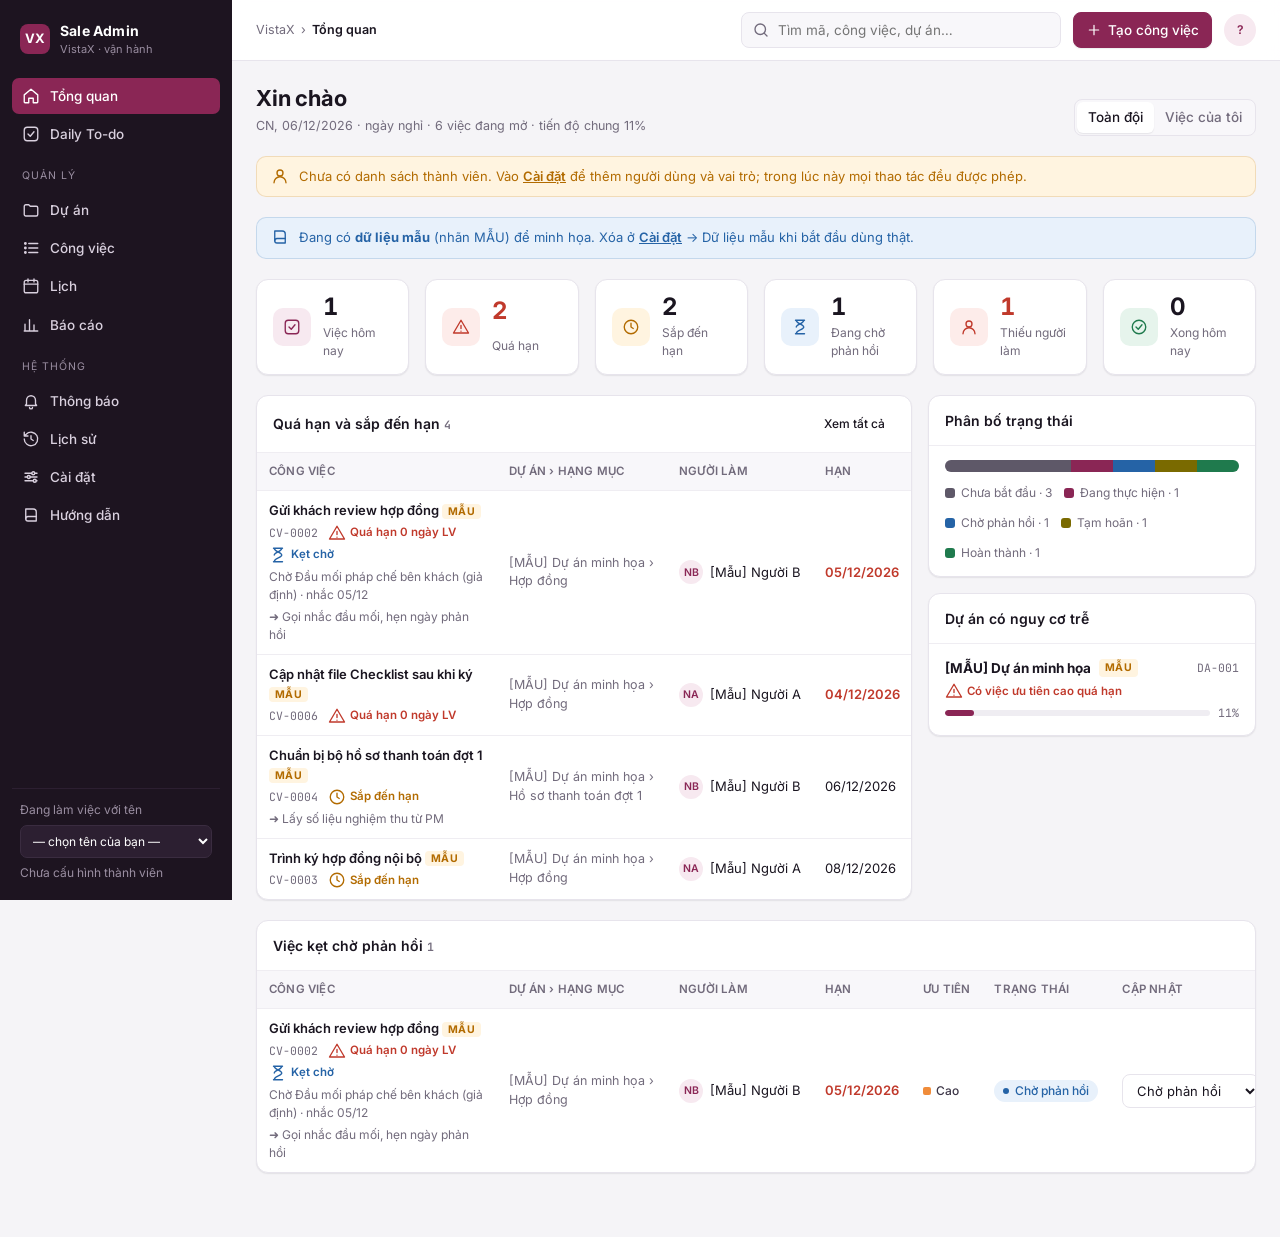
==== index.html @ e13d65f5 "Sale Admin VistaX: ứng dụng quản lý công việc một file HTML Co-Authored-By: Claude Opus 5.5 <noreply" ====
<!doctype html>
<html lang="vi">
<head>
<meta charset="utf-8">
<meta name="viewport" content="width=device-width,initial-scale=1,viewport-fit=cover">
<title>Sale Admin VistaX</title>
<link rel="preconnect" href="https://fonts.googleapis.com">
<link rel="stylesheet" href="https://fonts.googleapis.com/css2?family=Inter:wght@400;500;600;700&family=JetBrains+Mono:wght@400;500&display=swap">
<style>
/* Bố cục: thanh điều hướng tối bên trái + thanh tiêu đề trên + vùng nội dung dạng thẻ; ngăn chi tiết trượt từ phải */
:root{
  --brand:#8A2655; --brand-600:#731F46; --brand-soft:#F7E9F0; --brand-line:#E9C9D8;
  --bg:#F5F4F7; --surface:#FFFFFF; --surface2:#F8F7FA; --line:#E7E4EC; --line2:#EFEDF2;
  --ink:#1A1520; --ink2:#3D3647; --muted:#726B7C;
  --side:#1D1420; --side-ink:#D9D0DE; --side-mute:#9A8EA1; --side-hi:#2C1F31;
  --late:#C0392B; --late-bg:#FDECEA; --soon:#B26B00; --soon-bg:#FFF4E0; --wait:#2563A6; --wait-bg:#E8F1FB;
  --done:#1F7A4D; --done-bg:#E6F4EC; --hold:#7A6A00; --hold-bg:#F7F2D9; --todo:#5E5868; --todo-bg:#EFEDF2;
  --shadow:0 1px 2px rgba(26,21,32,.05),0 1px 1px rgba(26,21,32,.03);
  --f:"Inter",system-ui,-apple-system,"Segoe UI",Roboto,Arial,sans-serif; --mono:"JetBrains Mono",ui-monospace,Menlo,Consolas,monospace;
  color-scheme:light;
}
@media (prefers-color-scheme:dark){:root:not([data-theme="light"]){--brand:#E58AB4;--brand-600:#F0A6C7;--brand-soft:#3A2030;--brand-line:#5A2E45;--bg:#121015;--surface:#1A171E;--surface2:#211D26;--line:#2E2934;--line2:#26222B;--ink:#F2EEF5;--ink2:#D5CEDB;--muted:#9C94A6;--side:#0E0B10;--side-ink:#D9D0DE;--side-mute:#8C8094;--side-hi:#221A26;--late:#FF8A7E;--late-bg:#3A1D1A;--soon:#F3B353;--soon-bg:#3A2C14;--wait:#8DB9F0;--wait-bg:#172638;--done:#7DD3A5;--done-bg:#15301F;--hold:#E2CF62;--hold-bg:#33300F;--todo:#B8B0C2;--todo-bg:#2A2530;--shadow:none;color-scheme:dark}}
:root[data-theme="dark"]{--brand:#E58AB4;--brand-600:#F0A6C7;--brand-soft:#3A2030;--brand-line:#5A2E45;--bg:#121015;--surface:#1A171E;--surface2:#211D26;--line:#2E2934;--line2:#26222B;--ink:#F2EEF5;--ink2:#D5CEDB;--muted:#9C94A6;--side:#0E0B10;--side-ink:#D9D0DE;--side-mute:#8C8094;--side-hi:#221A26;--late:#FF8A7E;--late-bg:#3A1D1A;--soon:#F3B353;--soon-bg:#3A2C14;--wait:#8DB9F0;--wait-bg:#172638;--done:#7DD3A5;--done-bg:#15301F;--hold:#E2CF62;--hold-bg:#33300F;--todo:#B8B0C2;--todo-bg:#2A2530;--shadow:none;color-scheme:dark}
*{box-sizing:border-box}
html,body{height:100%;margin:0}
body{background:var(--bg);color:var(--ink);font-family:var(--f);font-size:13.5px;line-height:1.5;-webkit-font-smoothing:antialiased}
button,input,select,textarea{font:inherit;color:inherit}
svg.i{width:18px;height:18px;flex:none;fill:none;stroke:currentColor;stroke-width:1.8;stroke-linecap:round;stroke-linejoin:round}
.app{display:grid;grid-template-columns:232px minmax(0,1fr);min-height:100%}
/* sidebar */
nav.side{background:var(--side);color:var(--side-ink);position:sticky;top:0;height:100vh;display:flex;flex-direction:column;padding:18px 12px;gap:2px;overflow-y:auto}
.logo{display:flex;align-items:center;gap:10px;padding:2px 8px 18px}
.logo .mk{width:30px;height:30px;border-radius:8px;background:var(--brand);display:grid;place-items:center;color:#fff;font-weight:700;font-size:13px;letter-spacing:.5px}
.logo b{display:block;font-size:14px;color:#fff;letter-spacing:.2px}.logo small{display:block;font-size:11px;color:var(--side-mute)}
.navh{font-size:10.5px;letter-spacing:1px;text-transform:uppercase;color:var(--side-mute);padding:14px 10px 6px}
nav.side a{display:flex;align-items:center;gap:10px;padding:8px 10px;border-radius:7px;color:var(--side-ink);text-decoration:none;font-weight:500}
nav.side a:hover{background:var(--side-hi);color:#fff}
nav.side a.on{background:var(--brand);color:#fff}
nav.side a .cnt{margin-left:auto}
.cnt{font-size:11px;font-weight:600;background:#E5484D;color:#fff;border-radius:10px;padding:0 7px;line-height:18px;font-variant-numeric:tabular-nums}
.side-foot{margin-top:auto;padding:12px 8px 0;border-top:1px solid var(--side-hi);display:grid;gap:6px;font-size:12px;color:var(--side-mute)}
.side-foot select{background:var(--side-hi);border:1px solid #3A2C40;color:#fff;border-radius:7px;padding:7px 8px}
/* topbar */
.main{min-width:0;display:flex;flex-direction:column}
.top{position:sticky;top:0;z-index:20;background:color-mix(in srgb,var(--surface) 92%,transparent);backdrop-filter:blur(8px);border-bottom:1px solid var(--line);display:flex;align-items:center;gap:12px;padding:12px max(24px,env(safe-area-inset-right,0px)) 12px max(24px,env(safe-area-inset-left,0px))}
.top .crumbs{font-size:12.5px;color:var(--muted);display:flex;gap:6px;align-items:center;min-width:0;flex-wrap:wrap}
.top .crumbs b{color:var(--ink);font-weight:600}
.search{margin-left:auto;display:flex;align-items:center;gap:8px;background:var(--surface2);border:1px solid var(--line);border-radius:8px;padding:0 10px;width:min(320px,40vw);color:var(--muted)}
.search input{border:0;background:transparent;padding:7px 0;width:100%;outline:none;color:var(--ink)}
.avatar{width:32px;height:32px;border-radius:50%;background:var(--brand-soft);color:var(--brand);display:grid;place-items:center;font-weight:600;font-size:12px;flex:none}
main{padding:24px max(24px,env(safe-area-inset-right,0px)) 64px max(24px,env(safe-area-inset-left,0px))}
.wrap{max-width:1280px;margin:0 auto;display:grid;gap:20px}
.ph{display:flex;flex-wrap:wrap;gap:12px;align-items:flex-end}
.ph h1{font-size:22px;line-height:1.25;margin:0;font-weight:700;letter-spacing:-.2px;text-wrap:balance}
.ph .sub{margin-top:4px;max-width:80ch}
.ph .acts{margin-left:auto;display:flex;flex-wrap:wrap;gap:8px;align-items:center}
h2{font-size:14px;margin:0;font-weight:600}
.sub{color:var(--muted);font-size:12.5px}
.bar{display:flex;flex-wrap:wrap;gap:8px;align-items:center}
.bar .sp{flex:1}
/* controls */
.btn{display:inline-flex;align-items:center;gap:6px;border:1px solid var(--line);background:var(--surface);border-radius:8px;padding:7px 12px;cursor:pointer;font-weight:500;white-space:nowrap;box-shadow:var(--shadow);transition:background .12s,border-color .12s}
.btn:hover{border-color:#CFC8D6;background:var(--surface2)}
.btn.pri{background:var(--brand);border-color:var(--brand);color:#fff}
.btn.pri:hover{background:var(--brand-600);border-color:var(--brand-600)}
.btn.ghost{box-shadow:none;border-color:transparent;background:transparent}
.btn.sm{padding:4px 9px;font-size:12px}
.btn.danger{color:var(--late)}
.btn:disabled{opacity:.45;cursor:not-allowed}
.btn svg.i{width:16px;height:16px}
:focus-visible{outline:2px solid var(--brand);outline-offset:2px}
input,select,textarea{background:var(--surface);border:1px solid var(--line);border-radius:8px;padding:7px 10px;min-width:0;outline:none}
input:focus,select:focus,textarea:focus{border-color:var(--brand);box-shadow:0 0 0 3px var(--brand-soft)}
textarea{width:100%;min-height:72px;resize:vertical}
.seg{display:inline-flex;background:var(--surface2);border:1px solid var(--line);border-radius:8px;padding:2px}
.seg button,.seg span{border:0;background:transparent;padding:5px 11px;border-radius:6px;cursor:pointer;font-weight:500;color:var(--muted)}
.seg .on{background:var(--surface);color:var(--ink);box-shadow:var(--shadow)}
/* cards */
.card{background:var(--surface);border:1px solid var(--line);border-radius:12px;box-shadow:var(--shadow);min-width:0}
.card>.ch{display:flex;flex-wrap:wrap;gap:8px;align-items:center;padding:14px 16px;border-bottom:1px solid var(--line2)}
.card>.cb{padding:14px 16px;display:grid;gap:12px;min-width:0}
.card>.cb.flush{padding:0}
.grid{display:grid;gap:16px}
.g6{grid-template-columns:repeat(auto-fit,minmax(150px,1fr))}
.g4{grid-template-columns:repeat(auto-fit,minmax(200px,1fr))}
.g2{grid-template-columns:repeat(auto-fit,minmax(380px,1fr))}
.g32{grid-template-columns:minmax(0,2fr) minmax(0,1fr)}
.kpi{display:grid;grid-template-columns:auto 1fr;gap:4px 12px;align-items:center;padding:14px 16px;border-radius:12px;background:var(--surface);border:1px solid var(--line);box-shadow:var(--shadow);cursor:pointer;text-align:left;transition:border-color .12s,transform .12s}
.kpi:hover{border-color:var(--brand-line)}
.kpi .ic{grid-row:span 2;width:38px;height:38px;border-radius:10px;display:grid;place-items:center;background:var(--todo-bg);color:var(--todo)}
.kpi b{font-size:24px;font-weight:700;line-height:1.1;font-variant-numeric:tabular-nums;letter-spacing:-.3px}
.kpi span{font-size:12px;color:var(--muted)}
.kpi.late .ic{background:var(--late-bg);color:var(--late)}.kpi.late b{color:var(--late)}
.kpi.soon .ic{background:var(--soon-bg);color:var(--soon)}
.kpi.wait .ic{background:var(--wait-bg);color:var(--wait)}
.kpi.done .ic{background:var(--done-bg);color:var(--done)}
.kpi.brand .ic{background:var(--brand-soft);color:var(--brand)}
/* tables */
.tbl{overflow-x:auto}
table{border-collapse:separate;border-spacing:0;width:100%;font-size:13px}
th,td{padding:10px 12px;border-bottom:1px solid var(--line2);text-align:left;vertical-align:middle}
th{background:var(--surface2);font-weight:600;font-size:11.5px;color:var(--muted);white-space:nowrap;letter-spacing:.2px;text-transform:uppercase}
tbody tr:last-child td{border-bottom:0}
tr.click{cursor:pointer}tr.click:hover td{background:var(--surface2)}
td.num,th.num{text-align:right;font-variant-numeric:tabular-nums}
.t-title{font-weight:600;color:var(--ink)}
.t-meta{display:flex;flex-wrap:wrap;gap:4px 10px;margin-top:3px;font-size:12px;color:var(--muted)}
.code{font-family:var(--mono);font-size:11.5px;color:var(--muted)}
.pill{display:inline-flex;align-items:center;gap:6px;padding:2px 9px;border-radius:999px;font-size:12px;font-weight:500;white-space:nowrap;background:var(--todo-bg);color:var(--todo)}
.pill::before{content:"";width:6px;height:6px;border-radius:50%;background:currentColor}
.s-doing{background:var(--brand-soft);color:var(--brand)}.s-wait{background:var(--wait-bg);color:var(--wait)}.s-hold{background:var(--hold-bg);color:var(--hold)}.s-done{background:var(--done-bg);color:var(--done)}.s-cancel{background:transparent;color:var(--muted);text-decoration:line-through;border:1px dashed var(--line)}
.pr{display:inline-flex;align-items:center;gap:5px;font-size:12px;font-weight:500;color:var(--ink2);white-space:nowrap}
.pr i{display:inline-block;width:8px;height:8px;border-radius:2px;background:var(--todo)}
.pr.p-khan i{background:#E5484D}.pr.p-cao i{background:#F08C3A}.pr.p-tb i{background:#8E86A0}.pr.p-thap i{background:#C9C3D2}
.flag{font-size:11.5px;font-weight:600;display:inline-flex;align-items:center;gap:4px}
.f-late{color:var(--late)}.f-soon{color:var(--soon)}.f-stuck{color:var(--wait)}.f-noown{color:var(--late)}
.due-late{color:var(--late);font-weight:600}
.prog{height:6px;border-radius:3px;background:var(--line2);overflow:hidden;min-width:60px;flex:1}
.prog i{display:block;height:100%;background:var(--brand);border-radius:3px}
.pgw{display:flex;gap:8px;align-items:center;min-width:120px}
.who{display:inline-flex;align-items:center;gap:7px;white-space:nowrap}
.who .avatar{width:24px;height:24px;font-size:10.5px}
/* project tree */
.tree{display:grid;gap:14px}
.item>.ch{background:var(--surface2);border-radius:12px 12px 0 0}
.empty{padding:36px 16px;text-align:center;color:var(--muted);display:grid;gap:8px;justify-items:center}
.empty svg.i{width:28px;height:28px;color:var(--brand-line)}
.empty b{color:var(--ink2)}
.banner{display:flex;gap:10px;align-items:flex-start;padding:10px 14px;border-radius:10px;background:var(--soon-bg);color:var(--soon);font-size:13px;border:1px solid color-mix(in srgb,var(--soon) 18%,transparent)}
.banner a{color:inherit;font-weight:600}
.banner.err{background:var(--late-bg);color:var(--late)}
.banner.info{background:var(--wait-bg);color:var(--wait);border-color:color-mix(in srgb,var(--wait) 18%,transparent)}
/* drawer */
dialog{border:0;border-left:1px solid var(--line);background:var(--surface);color:var(--ink);padding:0;margin:0 0 0 auto;width:min(640px,100vw);height:100vh;max-height:100vh;max-width:100vw;box-shadow:-12px 0 40px rgba(20,10,25,.18)}
dialog.center{margin:auto;height:auto;max-height:calc(100vh - 48px);width:min(520px,calc(100vw - 24px));border:1px solid var(--line);border-radius:14px}
dialog::backdrop{background:rgba(20,12,24,.38)}
dialog[open]{animation:slide .18s ease-out}
dialog.center[open]{animation:none}
@keyframes slide{from{transform:translateX(24px);opacity:.6}to{transform:none;opacity:1}}
.dlg{display:grid;gap:16px;padding:22px 24px;min-height:100%;align-content:start}
.dlg h2{font-size:17px}
.form{display:grid;grid-template-columns:repeat(2,minmax(0,1fr));gap:12px 14px}
.form label{display:grid;gap:5px;font-size:12px;color:var(--ink2);font-weight:500}
.form label.full,.form .full{grid-column:1/-1}
.form label.req{grid-template-columns:max-content 1fr}
.form label.req>*{grid-column:1/-1;grid-row:2}
.req::after{content:"*";color:var(--late);margin-left:3px;justify-self:start}
.fs{border:1px solid var(--line);border-radius:10px;padding:12px;display:grid;gap:12px;background:var(--surface2)}
.fs legend{font-size:11px;font-weight:600;color:var(--muted);text-transform:uppercase;letter-spacing:.6px;padding:0 4px}
.err-msg{color:var(--late);font-size:12.5px;min-height:1px;margin:0}
.dlg-foot{position:sticky;bottom:0;background:var(--surface);border-top:1px solid var(--line);padding:12px 24px;margin:0 -24px -22px;display:flex;gap:8px;align-items:center}
.dlg-foot .sp{flex:1}
.chips{display:flex;flex-wrap:wrap;gap:6px}
.chip{border:1px solid var(--line);border-radius:999px;padding:4px 11px;font-size:12px;background:var(--surface);cursor:pointer;font-weight:500}
.chip.on{background:var(--brand);color:#fff;border-color:var(--brand)}
/* calendar */
.cal{display:grid;grid-template-columns:repeat(7,minmax(0,1fr));border-top:1px solid var(--line2);border-left:1px solid var(--line2)}
.cal .d{min-height:104px;border-right:1px solid var(--line2);border-bottom:1px solid var(--line2);padding:6px;display:grid;align-content:start;gap:3px;font-size:11.5px;min-width:0}
.cal .d.off{background:var(--surface2)}
.cal .d.today .n{background:var(--brand);color:#fff;border-radius:50%;width:22px;height:22px;display:grid;place-items:center}
.cal .n{font-weight:600;font-size:12px;color:var(--muted)}
.cal .ev{white-space:nowrap;overflow:hidden;text-overflow:ellipsis;border-radius:4px;padding:1px 6px;background:var(--brand-soft);color:var(--brand);cursor:pointer;font-weight:500}
.cal .ev.late{background:var(--late-bg);color:var(--late)}.cal .ev.done{background:var(--done-bg);color:var(--done);text-decoration:line-through}
.cal .h{font-size:11px;color:var(--muted);text-align:center;font-weight:600;padding:8px 0;border-right:1px solid var(--line2);border-bottom:1px solid var(--line2);background:var(--surface2);text-transform:uppercase;letter-spacing:.5px}
/* kanban */
.kan{display:grid;grid-template-columns:repeat(5,minmax(196px,1fr));gap:12px;overflow-x:auto;padding-bottom:4px}
.col{background:var(--surface2);border:1px solid var(--line);border-radius:12px;display:flex;flex-direction:column;min-height:240px}
.col>header{display:flex;align-items:center;gap:8px;padding:10px 12px;font-weight:600;font-size:12.5px}
.col>header .code{margin-left:auto}
.col .list{display:grid;gap:8px;padding:0 10px 10px;align-content:start;flex:1}
.col.over{outline:2px dashed var(--brand);outline-offset:-4px}
.kc{background:var(--surface);border:1px solid var(--line);border-radius:10px;padding:10px;display:grid;gap:6px;cursor:grab;box-shadow:var(--shadow)}
.kc:hover{border-color:var(--brand-line)}
.kc .t-title{font-size:13px}
.kc .ft{display:flex;justify-content:space-between;align-items:center;gap:6px;font-size:12px;color:var(--muted)}
/* charts */
.hbar{display:grid;grid-template-columns:minmax(90px,140px) 1fr auto;gap:8px 10px;align-items:center;font-size:12.5px}
.hbar .tr{height:10px;border-radius:5px;background:var(--line2);display:flex;overflow:hidden}
.hbar .tr i{display:block;height:100%}
.legend{display:flex;flex-wrap:wrap;gap:12px;font-size:12px;color:var(--muted)}
.legend span{display:inline-flex;align-items:center;gap:6px}
.legend i{width:10px;height:10px;border-radius:3px;display:inline-block}
.donut{display:flex;gap:20px;align-items:center;flex-wrap:wrap}
.log{display:grid;gap:0}
.log .le{display:grid;grid-template-columns:28px 1fr;gap:10px;padding:10px 0;border-bottom:1px solid var(--line2)}
.log .le:last-child{border-bottom:0}
.log .dot{width:28px;height:28px;border-radius:50%;background:var(--brand-soft);color:var(--brand);display:grid;place-items:center;font-size:10.5px;font-weight:600}
.log .chg{font-size:12.5px;color:var(--muted)}
.log s{color:var(--muted)}
.doc{max-width:900px;display:grid;gap:14px}
.doc h2{font-size:16px;margin-top:10px;color:var(--brand)}
.doc h3{font-size:14px;margin:6px 0 0}
.doc p,.doc li{max-width:78ch;color:var(--ink2)}
.doc pre{background:var(--surface2);border:1px solid var(--line);padding:12px;border-radius:10px;overflow-x:auto;font-family:var(--mono);font-size:12px}
.toast{position:fixed;right:max(20px,env(safe-area-inset-right,0px));bottom:calc(20px + env(safe-area-inset-bottom,0px));background:var(--ink);color:var(--surface);padding:11px 16px;border-radius:10px;z-index:60;max-width:380px;box-shadow:0 8px 24px rgba(0,0,0,.2);font-weight:500}
.sample{font-size:10.5px;font-weight:700;color:var(--soon);background:var(--soon-bg);border-radius:4px;padding:1px 6px;letter-spacing:.4px;vertical-align:middle}
.tabs-m{display:none}
@media (max-width:960px){.g32{grid-template-columns:1fr}}
@media (max-width:860px){
  .app{grid-template-columns:1fr}
  nav.side{position:sticky;top:0;height:auto;flex-direction:row;overflow-x:auto;padding:8px max(12px,env(safe-area-inset-right,0px)) 8px max(12px,env(safe-area-inset-left,0px));z-index:30;gap:4px}
  .logo,.navh,.side-foot{display:none}
  nav.side a{white-space:nowrap}
  .top{position:static;padding-left:max(16px,env(safe-area-inset-left,0px));padding-right:max(16px,env(safe-area-inset-right,0px))}
  .search{width:100%;margin-left:0}
  .top .crumbs{display:none}
  main{padding:16px max(16px,env(safe-area-inset-right,0px)) 48px max(16px,env(safe-area-inset-left,0px))}
  .g2{grid-template-columns:1fr}
  .form{grid-template-columns:1fr}
  .cal .d{min-height:62px;padding:3px}.cal .ev{font-size:10px;padding:0 3px}
  .tabs-m{display:block}
}
@media (prefers-reduced-motion:reduce){*{transition:none!important;animation:none!important}}
</style>
</head>
<body>
<div class="app">
  <nav class="side" id="nav" aria-label="Điều hướng">
    <div class="logo"><span class="mk">VX</span><div><b>Sale Admin</b><small>VistaX · vận hành</small></div></div>
    <a href="#tong-quan" data-v="tong-quan"><svg class="i" viewBox="0 0 24 24" aria-hidden="true"><path d="M3 10.5 12 3l9 7.5V20a1 1 0 0 1-1 1h-5v-6H9v6H4a1 1 0 0 1-1-1z"/></svg>Tổng quan</a>
    <a href="#hom-nay" data-v="hom-nay"><svg class="i" viewBox="0 0 24 24" aria-hidden="true"><rect x="3" y="3" width="18" height="18" rx="4"/><path d="m8 12 3 3 5-6"/></svg>Daily To-do<span class="cnt" id="cToday" hidden></span></a>
    <div class="navh">Quản lý</div>
    <a href="#du-an" data-v="du-an"><svg class="i" viewBox="0 0 24 24" aria-hidden="true"><path d="M3 7a2 2 0 0 1 2-2h4l2 2h8a2 2 0 0 1 2 2v9a2 2 0 0 1-2 2H5a2 2 0 0 1-2-2z"/></svg>Dự án</a>
    <a href="#cong-viec" data-v="cong-viec"><svg class="i" viewBox="0 0 24 24" aria-hidden="true"><path d="M9 6h12M9 12h12M9 18h12"/><circle cx="4.5" cy="6" r="1"/><circle cx="4.5" cy="12" r="1"/><circle cx="4.5" cy="18" r="1"/></svg>Công việc</a>
    <a href="#lich" data-v="lich"><svg class="i" viewBox="0 0 24 24" aria-hidden="true"><rect x="3" y="4.5" width="18" height="16.5" rx="2.5"/><path d="M3 9.5h18M8 2.5v4M16 2.5v4"/></svg>Lịch</a>
    <a href="#bao-cao" data-v="bao-cao"><svg class="i" viewBox="0 0 24 24" aria-hidden="true"><path d="M4 20V11M10 20V5M16 20v-8M21 20H3"/></svg>Báo cáo</a>
    <div class="navh">Hệ thống</div>
    <a href="#thong-bao" data-v="thong-bao"><svg class="i" viewBox="0 0 24 24" aria-hidden="true"><path d="M6 16v-5a6 6 0 1 1 12 0v5l1.5 2h-15zM10 20.5a2 2 0 0 0 4 0"/></svg>Thông báo<span class="cnt" id="cNoti" hidden></span></a>
    <a href="#lich-su" data-v="lich-su"><svg class="i" viewBox="0 0 24 24" aria-hidden="true"><path d="M3 12a9 9 0 1 0 2.6-6.4L3 8M3 3v5h5M12 7.5V12l3 2"/></svg>Lịch sử</a>
    <a href="#cai-dat" data-v="cai-dat"><svg class="i" viewBox="0 0 24 24" aria-hidden="true"><path d="M4 7h9M17 7h3M4 12h3M11 12h9M4 17h11M19 17h1"/><circle cx="15" cy="7" r="2"/><circle cx="9" cy="12" r="2"/><circle cx="17" cy="17" r="2"/></svg>Cài đặt</a>
    <a href="#huong-dan" data-v="huong-dan"><svg class="i" viewBox="0 0 24 24" aria-hidden="true"><path d="M5 4h10a4 4 0 0 1 4 4v12H8a3 3 0 0 1-3-3z"/><path d="M5 17a3 3 0 0 1 3-3h11"/></svg>Hướng dẫn</a>
    <div class="side-foot"><label for="meSel">Đang làm việc với tên</label><select id="meSel"></select><span id="meRole"></span></div>
  </nav>
  <div class="main">
    <header class="top">
      <div class="crumbs" id="crumbs"></div>
      <label class="search" for="gq"><svg class="i" viewBox="0 0 24 24" aria-hidden="true"><circle cx="11" cy="11" r="7"/><path d="m20 20-3.5-3.5"/></svg><input id="gq" type="search" placeholder="Tìm mã, công việc, dự án…" autocomplete="off"></label>
      <button class="btn pri" id="topNew" type="button"><svg class="i" viewBox="0 0 24 24" aria-hidden="true"><path d="M12 5v14M5 12h14"/></svg>Tạo công việc</button>
      <span class="avatar" id="meAv" title="">?</span>
    </header>
    <main><div class="wrap" id="view"><div class="empty">Đang tải dữ liệu…</div></div></main>
  </div>
</div>
<dialog id="dlg"><form class="dlg" id="dlgForm" method="dialog"></form></dialog>
<div class="toast" id="toast" hidden></div>
<script>
'use strict';
/* =====================================================================
   SALE ADMIN VISTAX — ứng dụng một file HTML
   Dữ liệu: lưu trong trình duyệt (localStorage), khóa saleadmin_vistax_v1.
   Dùng chung giữa nhiều người: Xuất / Nhập file dữ liệu (.json) ở Cài đặt.
   ===================================================================== */
const $ = s => document.querySelector(s), $$ = s => [...document.querySelectorAll(s)];
const esc = s => String(s ?? '').replace(/[&<>"']/g, c => ({'&':'&amp;','<':'&lt;','>':'&gt;','"':'&quot;',"'":'&#39;'}[c]));
const LS = {get(k){try{return localStorage.getItem(k)}catch(_){return null}}, set(k,v){try{localStorage.setItem(k,v); return true}catch(_){return false}}};
const DB_KEY = 'saleadmin_vistax_v1';

const ICONS = {"home": "<path d=\"M3 10.5 12 3l9 7.5V20a1 1 0 0 1-1 1h-5v-6H9v6H4a1 1 0 0 1-1-1z\"/>", "today": "<rect x=\"3\" y=\"3\" width=\"18\" height=\"18\" rx=\"4\"/><path d=\"m8 12 3 3 5-6\"/>", "folder": "<path d=\"M3 7a2 2 0 0 1 2-2h4l2 2h8a2 2 0 0 1 2 2v9a2 2 0 0 1-2 2H5a2 2 0 0 1-2-2z\"/>", "list": "<path d=\"M9 6h12M9 12h12M9 18h12\"/><circle cx=\"4.5\" cy=\"6\" r=\"1\"/><circle cx=\"4.5\" cy=\"12\" r=\"1\"/><circle cx=\"4.5\" cy=\"18\" r=\"1\"/>", "cal": "<rect x=\"3\" y=\"4.5\" width=\"18\" height=\"16.5\" rx=\"2.5\"/><path d=\"M3 9.5h18M8 2.5v4M16 2.5v4\"/>", "chart": "<path d=\"M4 20V11M10 20V5M16 20v-8M21 20H3\"/>", "bell": "<path d=\"M6 16v-5a6 6 0 1 1 12 0v5l1.5 2h-15zM10 20.5a2 2 0 0 0 4 0\"/>", "hist": "<path d=\"M3 12a9 9 0 1 0 2.6-6.4L3 8M3 3v5h5M12 7.5V12l3 2\"/>", "gear": "<path d=\"M4 7h9M17 7h3M4 12h3M11 12h9M4 17h11M19 17h1\"/><circle cx=\"15\" cy=\"7\" r=\"2\"/><circle cx=\"9\" cy=\"12\" r=\"2\"/><circle cx=\"17\" cy=\"17\" r=\"2\"/>", "book": "<path d=\"M5 4h10a4 4 0 0 1 4 4v12H8a3 3 0 0 1-3-3z\"/><path d=\"M5 17a3 3 0 0 1 3-3h11\"/>", "plus": "<path d=\"M12 5v14M5 12h14\"/>", "search": "<circle cx=\"11\" cy=\"11\" r=\"7\"/><path d=\"m20 20-3.5-3.5\"/>", "alert": "<path d=\"M12 3 2 20h20zM12 10v4M12 17.5v.01\"/>", "clock": "<circle cx=\"12\" cy=\"12\" r=\"9\"/><path d=\"M12 7v5l3 2\"/>", "pause": "<circle cx=\"12\" cy=\"12\" r=\"9\"/><path d=\"M10 9v6M14 9v6\"/>", "check": "<circle cx=\"12\" cy=\"12\" r=\"9\"/><path d=\"m8 12 3 3 5-6\"/>", "user": "<circle cx=\"12\" cy=\"8\" r=\"4\"/><path d=\"M4 21a8 8 0 0 1 16 0\"/>", "hour": "<path d=\"M6 3h12M6 21h12M7 3c0 5 10 5 10 9s-10 4-10 9M17 3c0 5-10 5-10 9\"/>", "x": "<path d=\"M6 6l12 12M18 6 6 18\"/>", "down": "<path d=\"M12 4v12M6 11l6 6 6-6M4 20h16\"/>", "up": "<path d=\"M12 20V8M6 13l6-6 6 6M4 4h16\"/>", "board": "<rect x=\"3\" y=\"4\" width=\"5\" height=\"16\" rx=\"1.5\"/><rect x=\"10\" y=\"4\" width=\"5\" height=\"11\" rx=\"1.5\"/><rect x=\"17\" y=\"4\" width=\"4\" height=\"8\" rx=\"1.5\"/>"};
const ic = k => `<svg class="i" viewBox="0 0 24 24" aria-hidden="true">${ICONS[k]||''}</svg>`;

/* ---------- Danh mục ---------- */
const ST = [
  {k:'todo',  t:'Chưa bắt đầu', c:''},
  {k:'doing', t:'Đang thực hiện', c:'s-doing'},
  {k:'wait',  t:'Chờ phản hồi', c:'s-wait'},
  {k:'hold',  t:'Tạm hoãn', c:'s-hold'},
  {k:'done',  t:'Hoàn thành', c:'s-done'},
  {k:'cancel',t:'Đã hủy', c:'s-cancel'}];
const STm = Object.fromEntries(ST.map(s => [s.k, s]));
const PR = [{k:'khan',t:'Khẩn'},{k:'cao',t:'Cao'},{k:'tb',t:'Trung bình'},{k:'thap',t:'Thấp'}];
const PRm = Object.fromEntries(PR.map(p => [p.k, p])), PRo = {khan:0,cao:1,tb:2,thap:3};
const ROLES = [{k:'admin',t:'Quản trị viên'},{k:'manager',t:'Quản lý'},{k:'sa',t:'Sale Admin'},{k:'viewer',t:'Người phối hợp / Chỉ xem'}];
const ROm = Object.fromEntries(ROLES.map(r => [r.k, r.t]));
const OPEN = new Set(['todo','doing','wait','hold']);
const REP = {'':'Không lặp', ngay:'Hằng ngày (ngày làm việc)', tuan:'Hằng tuần', thang:'Hằng tháng'};
const STC = {todo:'var(--todo)', doing:'var(--brand)', wait:'var(--wait)', hold:'var(--hold)', done:'var(--done)', cancel:'var(--line)'};

/* ---------- Ngày ---------- */
function iso(d){ return d.getFullYear() + '-' + String(d.getMonth()+1).padStart(2,'0') + '-' + String(d.getDate()).padStart(2,'0'); }
function today(){ return iso(new Date()); }
function pd(s){ const [y,m,d] = String(s).split('-').map(Number); return new Date(y, m-1, d); }
function addD(s, n){ const d = pd(s); d.setDate(d.getDate()+n); return iso(d); }
function vn(s){ if (!s) return ''; const [y,m,d] = s.split('-'); return `${d}/${m}/${y}`; }
function vns(s){ if (!s) return ''; const [,m,d] = s.split('-'); return `${d}/${m}`; }
function dt(s){ if (!s) return ''; const d = new Date(s); return isNaN(d) ? '' : d.toLocaleString('vi-VN',{hour:'2-digit',minute:'2-digit',day:'2-digit',month:'2-digit',year:'numeric'}); }
const DOW = ['CN','T2','T3','T4','T5','T6','T7'];

/* ---------- Kho dữ liệu (một nguồn duy nhất) ---------- */
const S = {P:{}, I:{}, T:{}, L:[], N:{}, cfg:{}};
const CFG0 = {team:[], workdays:[1,2,3,4,5], holidays:[], soonDays:2, stuckDays:3};
let SAVE_OK = true;
function load(){
  let raw = LS.get(DB_KEY), j = null;
  try { j = raw ? JSON.parse(raw) : null; } catch(_) { j = null; }
  if (!j) { j = seed(); }
  S.P = j.projects || {}; S.I = j.items || {}; S.T = j.tasks || {}; S.L = j.logs || []; S.N = j.notes || {}; S.cfg = {...CFG0, ...(j.config||{})};
  if (!raw) persist();
}
function snapshot(){ return {app:'sale-admin-vistax', version:1, savedAt:new Date().toISOString(), projects:S.P, items:S.I, tasks:S.T, logs:S.L, notes:S.N, config:S.cfg}; }
function persist(){ SAVE_OK = LS.set(DB_KEY, JSON.stringify(snapshot())); if (!SAVE_OK) toast('Trình duyệt chặn lưu dữ liệu (chế độ ẩn danh hoặc đầy bộ nhớ). Hãy Xuất file dữ liệu ngay.'); }
window.addEventListener('storage', e => { if (e.key === DB_KEY) { load(); render(); } });
const uid = () => Date.now().toString(36) + Math.random().toString(36).slice(2, 7);

/* ---------- Người dùng & quyền ---------- */
let ME = LS.get('sa_me') || '';
function team(){ return (S.cfg.team||[]).filter(m => m.active !== false); }
function people(){ const s = new Set(team().map(m => m.name)); Object.values(S.T).forEach(t => [t.assignee, t.assigner, ...(t.collab||[])].forEach(x => x && s.add(x))); Object.values(S.P).forEach(p => p.owner && s.add(p.owner)); return [...s].sort((a,b) => a.localeCompare(b,'vi')); }
function myRole(){ if (!team().length) return 'setup'; const m = team().find(m => m.name === ME); return m ? m.role : 'viewer'; }
function can(act, t){
  const r = myRole();
  if (r === 'setup' || r === 'admin') return true;
  if (act === 'config') return false;
  if (r === 'manager') return act !== 'delete';
  if (r === 'sa'){
    if (['create','export','note'].includes(act)) return true;
    if (act === 'edit' || act === 'status') return !t || [t.assignee, t.assigner, ...(t.collab||[])].includes(ME);
    if (act === 'assign') return !t || t.assigner === ME;
    return false;
  }
  return act === 'note' && !!t && (t.collab||[]).includes(ME);
}
const initials = n => { const w = String(n||'?').replace(/\[.*?\]\s*/,'').trim().split(/\s+/); return ((w.length > 1 ? w[w.length-2][0] : '') + (w[w.length-1]||'?')[0]).toUpperCase(); };
const whoChip = n => n ? `<span class="who"><span class="avatar">${esc(initials(n))}</span>${esc(n)}</span>` : '<span class="flag f-noown">Chưa giao</span>';

/* ---------- Ngày làm việc ---------- */
function isWork(s){ return (S.cfg.workdays||[1,2,3,4,5]).includes(pd(s).getDay()) && !(S.cfg.holidays||[]).some(h => h.date === s); }
function nextWork(s){ let d = addD(s,1); for (let i=0;i<30 && !isWork(d);i++) d = addD(d,1); return d; }
function workBetween(a, b){ if (!a || !b || b <= a) return 0; let n = 0, d = a; for (let i=0;i<500 && d < b;i++){ d = addD(d,1); if (isWork(d)) n++; } return n; }
function addWork(s, n){ let d = s; for (let i=0;i<n;i++) d = nextWork(d); return d; }
function weekStart(s){ const d = pd(s); d.setDate(d.getDate() - (d.getDay()+6)%7); return iso(d); }

/* ---------- Tính toán ---------- */
const tasksOf = f => Object.values(S.T).filter(f);
const isLate = t => OPEN.has(t.status) && t.status !== 'hold' && !!t.due && t.due < today();
const isSoon = t => OPEN.has(t.status) && t.status !== 'hold' && !!t.due && t.due >= today() && workBetween(today(), t.due) <= (S.cfg.soonDays ?? 2);
function isStuck(t){ if (t.status !== 'wait') return false; if (t.followUp && t.followUp < today()) return true; const last = (t.updatedAt||'').slice(0,10); return !!last && workBetween(last, today()) >= (S.cfg.stuckDays ?? 3); }
function progress(list){ const live = list.filter(t => t.status !== 'cancel'); const w = live.reduce((a,t) => a + (+t.weight||1), 0); if (!w) return null; return Math.round(live.filter(t => t.status === 'done').reduce((a,t) => a + (+t.weight||1), 0) / w * 100); }
const itemTasks = id => tasksOf(t => t.itemId === id);
const projTasks = id => tasksOf(t => t.projectId === id);
function autoStatus(list, manual){
  if (manual === 'hold' || manual === 'cancel') return manual;
  const live = list.filter(t => t.status !== 'cancel');
  if (!live.length) return 'todo';
  if (!live.some(t => t.required !== false && t.status !== 'done')) return 'done';
  if (live.some(t => t.status !== 'todo')) return live.some(t => t.status === 'wait') ? 'wait' : 'doing';
  return 'todo';
}
function projRisk(p){
  const ts = projTasks(p.id); if (['done','cancel','hold'].includes(autoStatus(ts, p.status))) return '';
  const pg = progress(ts) ?? 0;
  if (p.due && p.due < today()) return 'Quá hạn dự án';
  if (ts.some(t => isLate(t) && ['khan','cao'].includes(t.priority))) return 'Có việc ưu tiên cao quá hạn';
  if (p.due && workBetween(today(), p.due) <= 5 && pg < 70) return `Còn ≤ 5 ngày làm việc, mới đạt ${pg}%`;
  if (ts.filter(isStuck).length >= 2) return 'Nhiều việc kẹt chờ phản hồi';
  return '';
}
function nextCode(prefix, coll, w){ let mx = 0; Object.values(coll).forEach(o => { const m = String(o.code||'').match(new RegExp('^' + prefix + '-(\\d+)$')); if (m) mx = Math.max(mx, +m[1]); }); return prefix + '-' + String(mx+1).padStart(w, '0'); }
const norm = s => String(s||'').toLowerCase().normalize('NFD').replace(/[̀-ͯ]/g,'').replace(/đ/g,'d').replace(/\s+/g,' ').trim();

/* ---------- Mảnh giao diện ---------- */
const stPill = k => `<span class="pill ${STm[k]?.c||''}">${esc(STm[k]?.t||k)}</span>`;
const prPill = k => k ? `<span class="pr p-${k}"><i></i>${esc(PRm[k]?.t||k)}</span>` : '';
const bar = v => v == null ? '<span class="sub">Chưa có việc</span>' : `<div class="pgw"><div class="prog"><i style="width:${v}%"></i></div><span class="code">${v}%</span></div>`;
function flags(t){ const a = []; if (isLate(t)) a.push(`<span class="flag f-late">${ic('alert')}Quá hạn ${workBetween(t.due, today())} ngày LV</span>`); else if (isSoon(t)) a.push(`<span class="flag f-soon">${ic('clock')}Sắp đến hạn</span>`); if (isStuck(t)) a.push(`<span class="flag f-stuck">${ic('hour')}Kẹt chờ</span>`); if (!t.assignee && OPEN.has(t.status)) a.push(`<span class="flag f-noown">${ic('user')}Thiếu người làm</span>`); return a.join(''); }
function pathOf(t){ return `${esc(S.P[t.projectId]?.name||'—')} › ${esc(S.I[t.itemId]?.name||'—')}`; }
function toast(m){ const el = $('#toast'); el.textContent = m; el.hidden = false; clearTimeout(toast.t); toast.t = setTimeout(() => el.hidden = true, 2800); }
const sampleTag = o => o?.sample ? ' <span class="sample">MẪU</span>' : '';
const emptyBox = (icon, title, text, btn) => `<div class="empty">${ic(icon)}<b>${title}</b><span>${text}</span>${btn||''}</div>`;
const card = (title, body, opt={}) => `<section class="card ${opt.cls||''}">${title?`<div class="ch"><h2>${title}</h2>${opt.right?`<span style="margin-left:auto" class="bar">${opt.right}</span>`:''}</div>`:''}<div class="cb ${opt.flush?'flush':''}">${body}</div></section>`;

/* ---------- Ghi dữ liệu + lịch sử ---------- */
const TRACK = {title:'Tên việc', status:'Trạng thái', assignee:'Người thực hiện', due:'Hạn', priority:'Ưu tiên', todoDate:'Ngày làm', waitWho:'Chờ ai', followUp:'Ngày nhắc lại', blockReason:'Nguyên nhân', nextStep:'Bước tiếp theo', itemId:'Hạng mục', projectId:'Dự án', name:'Tên', owner:'Phụ trách', start:'Bắt đầu', cancelReason:'Lý do hủy', holdUntil:'Xem lại ngày', collab:'Phối hợp', required:'Bắt buộc'};
function fmtV(k, v){ if (v == null || v === '') return ''; if (k === 'status') return STm[v]?.t || v; if (k === 'priority') return PRm[v]?.t || v; if (k === 'itemId') return S.I[v]?.name || v; if (k === 'projectId') return S.P[v]?.name || v; if (Array.isArray(v)) return v.join(', '); if (typeof v === 'boolean') return v ? 'Có' : 'Không'; if (/^\d{4}-\d\d-\d\d$/.test(v)) return vn(v); return String(v); }
function diff(a, b){ const out = []; Object.keys(TRACK).forEach(k => { if (!(k in b)) return; if (JSON.stringify(a?.[k] ?? '') !== JSON.stringify(b[k] ?? '')) out.push({f:TRACK[k], from:fmtV(k, a?.[k]), to:fmtV(k, b[k])}); }); return out; }
function logIt(entity, id, code, action, changes){ S.L.unshift({id:uid(), at:new Date().toISOString(), by:ME||'(chưa chọn tên)', entity, entityId:id, code:code||'', action, changes:changes||[]}); if (S.L.length > 3000) S.L.length = 3000; }
const MAP = {projects:() => S.P, items:() => S.I, tasks:() => S.T};
function save(coll, id, data){
  const m = MAP[coll](); const stamp = {updatedAt:new Date().toISOString(), updatedBy:ME||''};
  if (id && m[id]) { const ch = diff(m[id], data); m[id] = {...m[id], ...data, ...stamp}; if (ch.length) logIt(coll, id, m[id].code, 'Sửa', ch); }
  else { id = id || uid(); m[id] = {...data, ...stamp, id, createdAt:new Date().toISOString(), createdBy:ME||''}; logIt(coll, id, data.code, 'Tạo', [{f:'Tên', from:'', to:data.title||data.name}]); }
  persist(); render(); return id;
}
function remove(coll, id){ const o = MAP[coll]()[id]; if (!o) return; delete MAP[coll]()[id]; logIt(coll, id, o.code, 'Xóa', [{f:'Tên', from:o.title||o.name, to:''}]); persist(); render(); }

/* ---------- Bộ lọc / trạng thái giao diện ---------- */
let VIEW = 'tong-quan';
let F = {q:'', proj:'', item:'', who:'', st:'open', pr:'', due:'', mode: LS.get('sa_tmode') || 'list'};
let TD = {date: today(), who: ''};
let CAL = {mode:'thang', ref: today()};
let RP = {kind:'tuan', from:'', to:'', who:'', proj:''};
let OV = {mine:false};
const VIEWS = {'tong-quan':'Tổng quan','hom-nay':'Daily To-do','du-an':'Dự án','cong-viec':'Công việc','lich':'Lịch','bao-cao':'Báo cáo','thong-bao':'Thông báo','lich-su':'Lịch sử','cai-dat':'Cài đặt','huong-dan':'Hướng dẫn'};

function route(){ const h = location.hash.slice(1); VIEW = VIEWS[h] ? h : (h.startsWith('da-') ? 'du-an' : 'tong-quan'); render(); window.scrollTo(0,0); }
window.addEventListener('hashchange', route);
function go(v){ if (location.hash.slice(1) === v) render(); else location.hash = v; }

function meUI(){
  const ps = people();
  $('#meSel').innerHTML = '<option value="">— chọn tên của bạn —</option>' + ps.map(p => `<option ${p===ME?'selected':''}>${esc(p)}</option>`).join('');
  $('#meRole').textContent = myRole() === 'setup' ? 'Chưa cấu hình thành viên' : (ROm[myRole()] || '');
  $('#meAv').textContent = ME ? initials(ME) : '?'; $('#meAv').title = ME ? `${ME} · ${ROm[myRole()]||''}` : 'Chưa chọn tên';
}
$('#meSel').addEventListener('change', e => { ME = e.target.value; LS.set('sa_me', ME); render(); });
$('#gq').addEventListener('input', e => { F.q = e.target.value; if (VIEW !== 'cong-viec') go('cong-viec'); else { clearTimeout(route.t); route.t = setTimeout(render, 200); } });
$('#topNew').addEventListener('click', () => openTask(null));

function render(){
  meUI();
  $$('#nav a').forEach(a => a.classList.toggle('on', a.dataset.v === VIEW));
  const noti = notifications(); const c = $('#cNoti'); c.hidden = !noti.unread; c.textContent = noti.unread;
  const tdN = ME ? tasksOf(t => t.assignee === ME && OPEN.has(t.status) && t.status !== 'hold' && (t.todoDate||t.due||'9') <= today()).length : 0; const ct = $('#cToday'); ct.hidden = !tdN; ct.textContent = tdN;
  const hp = location.hash.startsWith('#da-') && S.P[location.hash.slice(4)];
  $('#crumbs').innerHTML = `VistaX <span>›</span> ${hp ? `<a href="#du-an" style="color:inherit">Dự án</a> <span>›</span> <b>${esc(hp.name)}</b>` : `<b>${VIEWS[VIEW]}</b>`}`;
  const a = document.activeElement, fid = a && a.id, pos = a && a.selectionStart;
  ({'tong-quan':vOverview,'hom-nay':vToday,'du-an':vProjects,'cong-viec':vTasks,'lich':vCal,'bao-cao':vReport,'thong-bao':vNoti,'lich-su':vLog,'cai-dat':vSettings,'huong-dan':vGuide}[VIEW])();
  if (fid && fid !== 'gq') { const el = document.getElementById(fid); if (el && el !== document.activeElement) { el.focus(); try { if (pos != null) el.setSelectionRange(pos,pos); } catch(_) {} } }
  if ($('#gq').value !== F.q && document.activeElement !== $('#gq')) $('#gq').value = F.q;
}
function head(t, sub, actions){ return `<div class="ph"><div><h1>${t}</h1>${sub?`<div class="sub">${sub}</div>`:''}</div>${actions?`<div class="acts">${actions}</div>`:''}</div>${banners()}`; }
function banners(){
  const a = [];
  if (!SAVE_OK) a.push(`<div class="banner err">${ic('alert')}<span>Trình duyệt đang chặn lưu dữ liệu. Thay đổi sẽ mất khi đóng trang: vào <a href="#cai-dat">Cài đặt</a> → Xuất file dữ liệu.</span></div>`);
  if (myRole() === 'setup') a.push(`<div class="banner">${ic('user')}<span>Chưa có danh sách thành viên. Vào <a href="#cai-dat">Cài đặt</a> để thêm người dùng và vai trò; trong lúc này mọi thao tác đều được phép.</span></div>`);
  else if (!ME) a.push(`<div class="banner">${ic('user')}<span>Chọn tên của bạn ở góc trái dưới để thấy việc của mình và để lịch sử ghi đúng người cập nhật.</span></div>`);
  if (Object.values(S.P).some(p => p.sample)) a.push(`<div class="banner info">${ic('book')}<span>Đang có <b>dữ liệu mẫu</b> (nhãn MẪU) để minh họa. Xóa ở <a href="#cai-dat">Cài đặt</a> → Dữ liệu mẫu khi bắt đầu dùng thật.</span></div>`);
  return a.join('');
}

/* ---------- Bảng công việc ---------- */
function sortTasks(list){ return list.sort((a,b) => (isLate(b)-isLate(a)) || (PRo[a.priority]??9)-(PRo[b.priority]??9) || String(a.due||'9').localeCompare(String(b.due||'9'))); }
function taskTable(list, opt={}){
  if (!list.length) return emptyBox('check', opt.emptyT || 'Không có công việc', opt.empty || 'Không có công việc nào khớp bộ lọc.');
  sortTasks(list);
  return `<div class="tbl"><table><thead><tr>${opt.check?'<th style="width:32px"><input type="checkbox" id="bkAll" aria-label="Chọn tất cả"></th>':''}<th>Công việc</th>${opt.noPath?'':'<th>Dự án › Hạng mục</th>'}<th>Người làm</th><th>Hạn</th><th>Ưu tiên</th><th>Trạng thái</th>${opt.quick?'<th style="width:150px">Cập nhật</th>':''}</tr></thead><tbody>${list.map(t => `
    <tr class="click" data-task="${t.id}">${opt.check?`<td><input type="checkbox" class="bk" value="${t.id}" aria-label="Chọn ${esc(t.code)}"></td>`:''}
      <td style="min-width:240px"><div class="t-title">${esc(t.title)}${sampleTag(t)}</div><div class="t-meta"><span class="code">${esc(t.code)}</span>${flags(t)}${t.status==='wait'&&t.waitWho?`<span>Chờ ${esc(t.waitWho)}${t.followUp?' · nhắc '+vns(t.followUp):''}</span>`:''}${t.nextStep?`<span>➜ ${esc(t.nextStep)}</span>`:''}</div></td>
      ${opt.noPath?'':`<td class="sub" style="min-width:170px">${pathOf(t)}</td>`}<td>${whoChip(t.assignee)}</td>
      <td class="${isLate(t)?'due-late':''}" style="white-space:nowrap">${vn(t.due)}</td><td>${prPill(t.priority)}</td><td>${stPill(t.status)}</td>
      ${opt.quick?`<td><select class="qs" data-id="${t.id}" aria-label="Đổi trạng thái ${esc(t.code)}" ${can('status',t)?'':'disabled'}>${ST.map(s=>`<option value="${s.k}" ${s.k===t.status?'selected':''}>${s.t}</option>`).join('')}</select></td>`:''}
    </tr>`).join('')}</tbody></table></div>`;
}
document.addEventListener('click', e => {
  const tr = e.target.closest('[data-task]'); if (tr && !e.target.closest('select,input,button,a,label')) { openTask(tr.dataset.task); return; }
  const hh = e.target.closest('[data-hash]'); if (hh && !e.target.closest('select,input,button')) { location.hash = hh.dataset.hash; return; }
  const k = e.target.closest('[data-go]'); if (k) { Object.assign(F, JSON.parse(k.dataset.f||'{}')); go(k.dataset.go); }
});
document.addEventListener('change', e => {
  const q = e.target.closest('select.qs'); if (q) quickStatus(q.dataset.id, q.value);
  if (e.target.id === 'bkAll') $$('.bk').forEach(c => c.checked = e.target.checked);
});
function quickStatus(id, st){
  const t = S.T[id]; if (!t) return;
  if (['wait','hold','cancel'].includes(st)) { openTask(id, {status:st}); return; }
  const data = {status:st}; if (st === 'done') data.doneAt = new Date().toISOString(); if (st === 'doing' && !t.start) data.start = today();
  save('tasks', id, data); toast(`${t.code}: ${STm[st].t}`); if (st === 'done') spawnRepeat({...t, ...data});
}
function spawnRepeat(t){
  if (!t.repeat || !t.due) return;
  const nd = t.repeat === 'ngay' ? nextWork(t.due) : t.repeat === 'tuan' ? addD(t.due, 7) : (() => { const d = pd(t.due); d.setMonth(d.getMonth()+1); return iso(d); })();
  const series = t.seriesId || t.id;
  if (tasksOf(x => (x.seriesId === series || x.id === series) && x.due === nd).length) return;
  const {id, doneAt, createdAt, updatedAt, ...rest} = t;
  save('tasks', null, {...rest, code: nextCode('CV', S.T, 4), status:'todo', due:nd, todoDate:nd, start:'', seriesId:series, assignedAt:new Date().toISOString(), note:''});
  toast('Đã tạo lần lặp tiếp theo, hạn ' + vn(nd));
}

/* ---------- 1. Tổng quan ---------- */
function vOverview(){
  const mine = OV.mine && ME;
  const base = tasksOf(t => !mine || t.assignee === ME);
  const open = base.filter(t => OPEN.has(t.status));
  const todayL = open.filter(t => t.status !== 'hold' && ((t.todoDate||'') === today() || t.due === today()));
  const late = open.filter(isLate), soon = open.filter(isSoon), wait = open.filter(t => t.status === 'wait'), noown = open.filter(t => !t.assignee);
  const doneToday = base.filter(t => t.status === 'done' && (t.doneAt||'').slice(0,10) === today());
  const risk = Object.values(S.P).map(p => ({p, r:projRisk(p)})).filter(x => x.r);
  const pg = progress(base);
  const who = mine ? ME : '';
  const k = (cls, icon, n, t, f) => `<button class="kpi ${cls}" type="button" data-go="cong-viec" data-f='${esc(JSON.stringify({...f, who: f.who ?? who}))}'><span class="ic">${ic(icon)}</span><b>${n}</b><span>${t}</span></button>`;
  const cnt = ST.map(s => ({...s, n: base.filter(t => t.status === s.k).length}));
  $('#view').innerHTML = head(`Xin chào${ME?', '+esc(ME):''}`, `${DOW[pd(today()).getDay()]}, ${vn(today())}${isWork(today())?'':' · ngày nghỉ'} · ${open.length} việc đang mở · tiến độ chung ${pg ?? 0}%`,
    `<div class="seg" role="group" aria-label="Phạm vi"><button type="button" id="ovAll" class="${mine?'':'on'}">Toàn đội</button><button type="button" id="ovMe" class="${mine?'on':''}" ${ME?'':'disabled'}>Việc của tôi</button></div>`) + `
    <div class="grid g6">${k('brand','today',todayL.length,'Việc hôm nay',{st:'open',due:'today'})}${k('late','alert',late.length,'Quá hạn',{st:'open',due:'late'})}${k('soon','clock',soon.length,'Sắp đến hạn',{st:'open',due:'soon'})}${k('wait','hour',wait.length,'Đang chờ phản hồi',{st:'wait',due:''})}${k('late','user',noown.length,'Thiếu người làm',{st:'open',due:'',who:'__none'})}${k('done','check',doneToday.length,'Xong hôm nay',{st:'done',due:''})}</div>
    <div class="grid g32">
      ${card(`Quá hạn và sắp đến hạn <span class="code">${late.length + soon.length}</span>`, taskTable([...late, ...soon], {quick:true, emptyT:'Không có việc gấp', empty:'Không có việc quá hạn hoặc sắp đến hạn.'}), {flush:true, right:`<button class="btn sm ghost" type="button" data-go="cong-viec" data-f='{"st":"open","due":"late"}'>Xem tất cả</button>`})}
      <div class="grid" style="align-content:start">
        ${card('Phân bố trạng thái', `${statusBar(cnt)}<div class="legend">${cnt.filter(c=>c.n).map(c=>`<span><i style="background:${STC[c.k]}"></i>${c.t} · ${c.n}</span>`).join('') || '<span>Chưa có công việc</span>'}</div>`)}
        ${card('Dự án có nguy cơ trễ', risk.length ? risk.map(x => `<div data-hash="da-${x.p.id}" style="display:grid;gap:4px;cursor:pointer"><div class="bar"><b>${esc(x.p.name)}</b>${sampleTag(x.p)}<span class="sp"></span><span class="code">${esc(x.p.code)}</span></div><span class="flag f-late">${ic('alert')}${esc(x.r)}</span>${bar(progress(projTasks(x.p.id)))}</div>`).join('<hr style="border:0;border-top:1px solid var(--line2);margin:0">') : emptyBox('check','Không có dự án rủi ro','Các dự án đang đúng tiến độ.'))}
      </div>
    </div>
    ${card(`Việc kẹt chờ phản hồi <span class="code">${wait.filter(isStuck).length}</span>`, taskTable(wait.filter(isStuck), {quick:true, emptyT:'Không có việc kẹt', empty:'Không có việc nào quá ngày nhắc lại hoặc chờ quá ' + (S.cfg.stuckDays ?? 3) + ' ngày làm việc.'}), {flush:true})}`;
  $('#ovAll').onclick = () => { OV.mine = false; render(); };
  $('#ovMe').onclick = () => { OV.mine = true; render(); };
}
function statusBar(cnt){ const tot = cnt.reduce((a,c) => a + c.n, 0); return `<div style="display:flex;height:12px;border-radius:6px;overflow:hidden;background:var(--line2)">${tot ? cnt.filter(c=>c.n).map(c => `<i title="${c.t}: ${c.n}" style="width:${c.n/tot*100}%;background:${STC[c.k]}"></i>`).join('') : ''}</div>`; }

/* ---------- 2. Daily To-do ---------- */
function vToday(){
  const who = TD.who || ME || '', d = TD.date;
  const list = tasksOf(t => (!who || t.assignee === who) && (
      (OPEN.has(t.status) && t.status !== 'hold' && ((t.todoDate || t.due || '9') <= d)) ||
      (t.status === 'done' && (t.doneAt||'').slice(0,10) === d)));
  const openL = list.filter(t => t.status !== 'done'), doneL = list.filter(t => t.status === 'done');
  const carry = openL.filter(t => (t.todoDate||t.due) < d).length;
  const noteKey = d + '_' + (norm(who || 'chung').replace(/\W+/g,'-'));
  const note = S.N[noteKey] || {};
  const ps = people(); const pct = list.length ? Math.round(doneL.length / list.length * 100) : 0;
  $('#view').innerHTML = head('Daily To-do', `Việc của ${who ? esc(who) : 'cả đội'} ngày ${DOW[pd(d).getDay()]} ${vn(d)}: việc lên lịch cho ngày này, việc đến hạn và ${carry} việc chưa xong từ trước.`,
    `<button class="btn" id="tdPrev" type="button" aria-label="Ngày trước">‹</button><input type="date" id="tdDate" value="${d}" aria-label="Ngày"><button class="btn" id="tdNext" type="button" aria-label="Ngày sau">›</button>
     <select id="tdWho" aria-label="Người thực hiện"><option value="">Cả đội</option>${ps.map(p=>`<option ${p===who?'selected':''}>${esc(p)}</option>`).join('')}</select>
     <button class="btn pri" id="tdNew" type="button">${ic('plus')}Thêm việc trong ngày</button>`) + `
    <div class="grid g6">
      <div class="kpi brand"><span class="ic">${ic('today')}</span><b>${openL.length}</b><span>Chưa xong</span></div>
      <div class="kpi done"><span class="ic">${ic('check')}</span><b>${doneL.length}</b><span>Đã xong</span></div>
      <div class="kpi late"><span class="ic">${ic('alert')}</span><b>${openL.filter(isLate).length}</b><span>Quá hạn</span></div>
      <div class="kpi"><span class="ic">${ic('chart')}</span><b>${pct}%</b><span>Hoàn thành trong ngày</span></div></div>
    ${card(`Danh sách việc`, taskTable(list, {quick:true, emptyT:'Chưa có việc cho ngày này', empty: 'Bấm “Thêm việc trong ngày” để lên kế hoạch.'}), {flush:true, right:`<button class="btn sm" id="tdCarry" type="button" ${openL.length?'':'disabled'}>Chuyển việc chưa xong sang ${vns(nextWork(d))}</button>`})}
    ${card('Ghi chú cuối ngày', `<div class="form">
        <label class="full" for="nDone">Kết quả chính trong ngày<textarea id="nDone" placeholder="Việc đã xong, kết quả đạt được">${esc(note.done)}</textarea></label>
        <label for="nIssue">Vấn đề, cần hỗ trợ hoặc báo quản lý<textarea id="nIssue">${esc(note.issue)}</textarea></label>
        <label for="nPlan">Ưu tiên ngày làm việc tiếp theo<textarea id="nPlan">${esc(note.plan)}</textarea></label></div>
      <div class="bar"><span class="sub">${note.updatedAt?`Lưu lúc ${dt(note.updatedAt)} bởi ${esc(note.by)}`:'Chưa có ghi chú cho ngày này.'}</span><span class="sp"></span><button class="btn pri" id="nSave" type="button" ${who?'':'disabled'} title="${who?'':'Chọn người thực hiện trước'}">Lưu ghi chú</button></div>`)}`;
  $('#tdDate').onchange = e => { TD.date = e.target.value || today(); render(); };
  $('#tdWho').onchange = e => { TD.who = e.target.value; render(); };
  $('#tdPrev').onclick = () => { TD.date = addD(TD.date, -1); render(); };
  $('#tdNext').onclick = () => { TD.date = addD(TD.date, 1); render(); };
  $('#tdNew').onclick = () => openTask(null, {todoDate:d, assignee:who, due:d});
  $('#nSave').onclick = () => { S.N[noteKey] = {date:d, who, done:$('#nDone').value, issue:$('#nIssue').value, plan:$('#nPlan').value, by:ME||'', updatedAt:new Date().toISOString()}; persist(); render(); toast('Đã lưu ghi chú cuối ngày'); };
  $('#tdCarry').onclick = () => {
    const nd = nextWork(d); const mv = openL.filter(t => t.status !== 'hold');
    confirmBox(`Chuyển ${mv.length} việc sang ${vn(nd)}?`, 'Chỉ đổi “Ngày làm”, không tạo bản ghi mới nên không bị trùng. Hạn hoàn thành giữ nguyên; việc cần dời hạn, mở việc đó để đổi và ghi lý do.', () => {
      mv.forEach(t => { const ch = diff(t, {todoDate:nd}); S.T[t.id] = {...t, todoDate:nd, updatedAt:new Date().toISOString(), updatedBy:ME}; if (ch.length) logIt('tasks', t.id, t.code, 'Sửa', ch); });
      persist(); render(); toast(`Đã chuyển ${mv.length} việc sang ${vn(nd)}`);
    });
  };
}

/* ---------- 3. Dự án ---------- */
function vProjects(){
  const hp = location.hash.startsWith('#da-') ? location.hash.slice(4) : '';
  if (hp) return S.P[hp] ? vProject(S.P[hp]) : ($('#view').innerHTML = head('Không tìm thấy dự án', 'Dự án có thể đã bị xóa.', `<button class="btn" data-hash="du-an" type="button">Về danh sách dự án</button>`));
  const list = Object.values(S.P).sort((a,b) => String(a.code).localeCompare(String(b.code)));
  $('#view').innerHTML = head('Dự án', `${list.length} dự án · cấp 1 của cấu trúc Dự án › Hạng mục › Công việc`,
    `<button class="btn" id="impCk" type="button">${ic('down')}Nhập từ Checklist</button><button class="btn pri" id="newProj" type="button" ${can('create')?'':'disabled'}>${ic('plus')}Tạo dự án</button>`) +
    (list.length ? `<div class="grid g4">${list.map(p => { const ts = projTasks(p.id), r = projRisk(p), pg = progress(ts); return `
      <article class="card" data-hash="da-${p.id}" style="cursor:pointer"><div class="cb">
        <div class="bar"><span class="code">${esc(p.code)}${p.dealId?' · '+esc(p.dealId):''}</span><span class="sp"></span>${stPill(autoStatus(ts, p.status))}</div>
        <div><div class="t-title" style="font-size:15px">${esc(p.name)}${sampleTag(p)}</div><div class="sub">${esc(p.cdt||'—')}</div></div>
        ${bar(pg)}
        <div class="bar sub"><span>${ts.filter(t=>OPEN.has(t.status)).length} việc mở</span>${ts.filter(isLate).length?`<span class="f-late flag">${ts.filter(isLate).length} quá hạn</span>`:''}<span class="sp"></span><span>Hạn ${vn(p.due)||'—'}</span></div>
        <div class="bar">${whoChip(p.owner)}<span class="sp"></span>${prPill(p.priority)}</div>
        ${r?`<span class="flag f-late">${ic('alert')}${esc(r)}</span>`:''}
      </div></article>`; }).join('')}</div>`
    : card('', emptyBox('folder','Chưa có dự án nào','Tạo dự án mới hoặc nhập danh sách deal từ file Checklist.', `<div class="bar"><button class="btn" type="button" id="impCk2">Nhập từ Checklist</button><button class="btn pri" type="button" id="newProj2">Tạo dự án</button></div>`)));
  $('#newProj').onclick = () => openProject(null); $('#impCk').onclick = importChecklist;
  if ($('#newProj2')) { $('#newProj2').onclick = () => openProject(null); $('#impCk2').onclick = importChecklist; }
}
function vProject(p){
  const items = Object.values(S.I).filter(i => i.projectId === p.id).sort((a,b) => String(a.code).localeCompare(String(b.code)));
  const ts = projTasks(p.id); const ast = autoStatus(ts, p.status);
  const reqOpen = ts.filter(t => t.required !== false && OPEN.has(t.status)).length;
  $('#view').innerHTML = head(`${esc(p.name)}${sampleTag(p)}`, `${esc(p.code)}${p.dealId?' · Deal '+esc(p.dealId):''}${p.cdt?' · '+esc(p.cdt):''} · ${vn(p.start)||'?'} → ${vn(p.due)||'?'}`,
    `<button class="btn" id="editProj" type="button" ${can('edit')?'':'disabled'}>Sửa dự án</button><button class="btn pri" id="newItem" type="button" ${can('create')?'':'disabled'}>${ic('plus')}Thêm hạng mục</button>`) + `
    <div class="grid g6">
      <div class="kpi brand"><span class="ic">${ic('folder')}</span><b style="font-size:15px">${STm[ast].t}</b><span>${reqOpen?`Còn ${reqOpen} việc bắt buộc`:'Trạng thái tự tính'}</span></div>
      <div class="kpi"><span class="ic">${ic('chart')}</span><b>${progress(ts) ?? 0}%</b><span>Tiến độ</span></div>
      <div class="kpi late"><span class="ic">${ic('alert')}</span><b>${ts.filter(isLate).length}</b><span>Việc quá hạn</span></div>
      <div class="kpi wait"><span class="ic">${ic('hour')}</span><b>${ts.filter(t=>t.status==='wait').length}</b><span>Đang chờ phản hồi</span></div></div>
    ${(p.goal||p.links||p.members?.length) ? card('Thông tin dự án', `<div class="form"><div class="full"><div class="sub">Mục tiêu</div><div>${esc(p.goal||'—')}</div></div><div><div class="sub">Phụ trách chính</div>${whoChip(p.owner)}</div><div><div class="sub">Thành viên</div>${esc((p.members||[]).join(', ')||'—')}</div>${p.links?`<div class="full"><div class="sub">Tài liệu</div>${linkify(p.links)}</div>`:''}</div>`) : ''}
    <div class="tree">${items.length ? items.map(i => { const it = itemTasks(i.id); return `
      <section class="card item"><div class="ch"><span class="code">${esc(i.code)}</span><h2>${esc(i.name)}</h2>${stPill(autoStatus(it, i.status))}${prPill(i.priority)}<span class="sub">${esc(i.owner||'—')} · hạn ${vn(i.due)||'—'}</span><span class="sp" style="flex:1"></span><div style="width:150px">${bar(progress(it))}</div>
        <button class="btn sm" type="button" data-edit-item="${i.id}" ${can('edit')?'':'disabled'}>Sửa</button><button class="btn sm pri" type="button" data-add-task="${i.id}" ${can('create')?'':'disabled'}>${ic('plus')}Việc</button></div>
        <div class="cb flush">${i.goal?`<div class="sub" style="padding:10px 16px 0">Kết quả cần đạt: ${esc(i.goal)}</div>`:''}${taskTable(it, {quick:true, noPath:true, emptyT:'Chưa có công việc', empty:'Bấm “+ Việc” để thêm công việc chi tiết.'})}</div></section>`; }).join('')
      : card('', emptyBox('list','Dự án chưa có hạng mục','Tạo hạng mục (ví dụ: Hợp đồng, Hồ sơ thanh toán, Bàn giao) rồi thêm công việc vào từng hạng mục.'))}</div>
    ${card('Lịch sử thay đổi', logList(S.L.filter(l => l.entityId === p.id || items.some(i => i.id === l.entityId) || ts.some(t => t.id === l.entityId)).slice(0,40)))}`;
  $('#editProj').onclick = () => openProject(p.id);
  $('#newItem').onclick = () => openItem(null, p.id);
  $$('[data-edit-item]').forEach(b => b.onclick = () => openItem(b.dataset.editItem));
  $$('[data-add-task]').forEach(b => b.onclick = () => { const i = S.I[b.dataset.addTask]; openTask(null, {projectId:i.projectId, itemId:i.id}); });
}
function linkify(s){ return String(s).split(/\s+/).filter(Boolean).map(u => /^https?:\/\//.test(u) ? `<a href="${esc(u)}" target="_blank" rel="noopener">${esc(u.replace(/^https?:\/\//,'').slice(0,48))}</a>` : esc(u)).join(' '); }

/* ---------- 4. Công việc ---------- */
function filtered(){
  const q = norm(F.q);
  return tasksOf(t => {
    if (F.proj && t.projectId !== F.proj) return false;
    if (F.item && t.itemId !== F.item) return false;
    if (F.who === '__none') { if (t.assignee) return false; } else if (F.who && t.assignee !== F.who && !(t.collab||[]).includes(F.who)) return false;
    if (F.st === 'open') { if (!OPEN.has(t.status)) return false; } else if (F.st && t.status !== F.st) return false;
    if (F.pr && t.priority !== F.pr) return false;
    if (F.due === 'late' && !isLate(t)) return false;
    if (F.due === 'soon' && !isSoon(t)) return false;
    if (F.due === 'today' && !((t.todoDate||'') === today() || t.due === today())) return false;
    if (F.due === 'stuck' && !isStuck(t)) return false;
    if (q && !norm([t.code, t.title, t.result, t.note, S.P[t.projectId]?.name, S.I[t.itemId]?.name, t.assignee].join(' ')).includes(q)) return false;
    return true;
  });
}
function vTasks(){
  const kan = F.mode === 'board';
  const list = filtered(); const ps = people();
  const items = Object.values(S.I).filter(i => !F.proj || i.projectId === F.proj);
  const sel = (id, lab, opts) => `<select id="${id}" aria-label="${lab}">${opts}</select>`;
  $('#view').innerHTML = head('Công việc', `${list.length} việc khớp bộ lọc`,
    `<div class="seg" role="group" aria-label="Kiểu xem"><button type="button" id="mList" class="${kan?'':'on'}">${ic('list')} Danh sách</button><button type="button" id="mBoard" class="${kan?'on':''}">${ic('board')} Bảng</button></div><button class="btn" id="csvT" type="button">${ic('down')}Xuất CSV</button><button class="btn pri" id="newTask" type="button">${ic('plus')}Tạo công việc</button>`) + `
    <div class="card"><div class="cb"><div class="bar">
      ${sel('fp','Dự án',`<option value="">Tất cả dự án</option>${Object.values(S.P).map(p=>`<option value="${p.id}" ${p.id===F.proj?'selected':''}>${esc(p.name)}</option>`).join('')}`)}
      ${sel('fi','Hạng mục',`<option value="">Tất cả hạng mục</option>${items.map(i=>`<option value="${i.id}" ${i.id===F.item?'selected':''}>${esc(i.name)}</option>`).join('')}`)}
      ${sel('fw','Người',`<option value="">Mọi người</option><option value="__none" ${F.who==='__none'?'selected':''}>Chưa giao</option>${ps.map(p=>`<option ${p===F.who?'selected':''}>${esc(p)}</option>`).join('')}`)}
      ${kan?'':sel('fs','Trạng thái',`<option value="open" ${F.st==='open'?'selected':''}>Đang mở</option><option value="" ${!F.st?'selected':''}>Mọi trạng thái</option>${ST.map(s=>`<option value="${s.k}" ${s.k===F.st?'selected':''}>${s.t}</option>`).join('')}`)}
      ${sel('fr','Ưu tiên',`<option value="">Mọi ưu tiên</option>${PR.map(p=>`<option value="${p.k}" ${p.k===F.pr?'selected':''}>${p.t}</option>`).join('')}`)}
      ${sel('fd','Hạn',`<option value="">Mọi hạn</option>${[['today','Hôm nay'],['soon','Sắp đến hạn'],['late','Quá hạn'],['stuck','Kẹt chờ']].map(([k,t])=>`<option value="${k}" ${F.due===k?'selected':''}>${t}</option>`).join('')}`)}
      ${F.q?`<span class="chip on" id="fqx">“${esc(F.q)}” ✕</span>`:''}
      <span class="sp"></span><button class="btn ghost sm" id="fx" type="button">Bỏ lọc</button></div>
    ${kan?'':`<div class="bar" style="border-top:1px solid var(--line2);padding-top:10px"><span class="sub">Với việc đã tích:</span>
      <select id="bkSt" aria-label="Đổi trạng thái hàng loạt"><option value="">Đổi trạng thái…</option><option value="doing">Đang thực hiện</option><option value="done">Hoàn thành</option></select>
      <select id="bkWho" aria-label="Giao hàng loạt"><option value="">Giao cho…</option>${ps.map(p=>`<option>${esc(p)}</option>`).join('')}</select>
      <input type="date" id="bkDay" aria-label="Đặt ngày làm hàng loạt" title="Đặt ngày làm">
      <button class="btn sm" id="bkGo" type="button">Áp dụng</button></div>`}</div></div>
    ${kan ? board() : card('', taskTable(list, {check:true, quick:true}), {flush:true})}`;
  const set = (id, k) => { const el = $(id); if (el) el.onchange = e => { F[k] = e.target.value; if (k === 'proj') F.item = ''; render(); }; };
  set('#fp','proj'); set('#fi','item'); set('#fw','who'); set('#fs','st'); set('#fr','pr'); set('#fd','due');
  if ($('#fqx')) $('#fqx').onclick = () => { F.q = ''; $('#gq').value = ''; render(); };
  $('#fx').onclick = () => { F = {...F, q:'',proj:'',item:'',who:'',st:'open',pr:'',due:''}; $('#gq').value = ''; render(); };
  $('#mList').onclick = () => { F.mode = 'list'; LS.set('sa_tmode','list'); render(); };
  $('#mBoard').onclick = () => { F.mode = 'board'; LS.set('sa_tmode','board'); render(); };
  $('#newTask').onclick = () => openTask(null, {projectId:F.proj, itemId:F.item});
  $('#csvT').onclick = () => exportCSV('cong-viec_' + today(), list);
  if (kan) wireBoard(); else $('#bkGo').onclick = () => {
    const ids = $$('.bk:checked').map(c => c.value); if (!ids.length) { toast('Chưa tích việc nào.'); return; }
    const st = $('#bkSt').value, who = $('#bkWho').value, day = $('#bkDay').value;
    if (!st && !who && !day) { toast('Chọn thay đổi cần áp dụng.'); return; }
    const deny = ids.filter(id => (who && !can('assign', S.T[id])) || !can('status', S.T[id]));
    if (deny.length) { toast(`Bạn không có quyền sửa ${deny.length} việc đã chọn.`); return; }
    confirmBox(`Áp dụng cho ${ids.length} việc?`, [st && 'Trạng thái → ' + STm[st].t, who && 'Người làm → ' + who, day && 'Ngày làm → ' + vn(day)].filter(Boolean).join(' · '), () => {
      ids.forEach(id => { const d = {}; if (st) { d.status = st; if (st === 'done') d.doneAt = new Date().toISOString(); } if (who) { d.assignee = who; d.assignedAt = new Date().toISOString(); } if (day) d.todoDate = day; save('tasks', id, d); if (st === 'done') spawnRepeat({...S.T[id]}); });
      toast(`Đã cập nhật ${ids.length} việc`);
    });
  };
}
function filteredNoStatus(){ const s = F.st; F.st = ''; const r = filtered(); F.st = s; return r; }
function board(){
  const all = filteredNoStatus();
  const cols = ['todo','doing','wait','hold','done'];
  return `<div class="kan">${cols.map(k => { const l = sortTasks(all.filter(t => t.status === k && (k !== 'done' || (t.doneAt||'').slice(0,10) >= addD(today(), -14)))); return `
    <div class="col" data-col="${k}"><header>${stPill(k)}<span class="code">${l.length}</span></header><div class="list">${l.map(t => `
      <div class="kc" draggable="${can('status',t)}" data-task="${t.id}" data-id="${t.id}"><div class="t-title">${esc(t.title)}${sampleTag(t)}</div><div class="sub">${pathOf(t)}</div>${flags(t)?`<div class="t-meta">${flags(t)}</div>`:''}
        <div class="ft">${whoChip(t.assignee)}<span class="${isLate(t)?'due-late':''}">${vns(t.due)}</span></div><div class="ft"><span class="code">${esc(t.code)}</span>${prPill(t.priority)}</div></div>`).join('') || '<div class="sub" style="padding:8px">Không có việc</div>'}</div></div>`; }).join('')}</div><p class="sub">Kéo thẻ sang cột khác để đổi trạng thái. Cột Hoàn thành chỉ hiện việc xong trong 14 ngày gần nhất.</p>`;
}
function wireBoard(){
  let drag = null;
  $$('.kc').forEach(c => { c.ondragstart = e => { drag = c.dataset.id; e.dataTransfer.effectAllowed = 'move'; }; });
  $$('.col').forEach(col => {
    col.ondragover = e => { if (drag) { e.preventDefault(); col.classList.add('over'); } };
    col.ondragleave = () => col.classList.remove('over');
    col.ondrop = e => { e.preventDefault(); col.classList.remove('over'); if (drag && S.T[drag]?.status !== col.dataset.col) quickStatus(drag, col.dataset.col); drag = null; };
  });
}

/* ---------- 5. Lịch ---------- */
function vCal(){
  const ref = CAL.ref;
  const evs = tasksOf(t => t.due && t.status !== 'cancel' && (!F.who || F.who === '__none' || t.assignee === F.who));
  const ev = d => evs.filter(t => t.due === d).map(t => `<div class="ev ${isLate(t)?'late':t.status==='done'?'done':''}" data-task="${t.id}" title="${esc(t.code+' · '+t.title+' · '+(t.assignee||'chưa giao'))}">${esc(t.title)}</div>`).join('');
  let body;
  if (CAL.mode === 'thang') {
    const d0 = pd(ref); d0.setDate(1); const first = weekStart(iso(d0)); const m = d0.getMonth();
    body = card('', `<div class="cal">${['T2','T3','T4','T5','T6','T7','CN'].map(x=>`<div class="h">${x}</div>`).join('')}${Array.from({length:42}, (_,i) => { const d = addD(first, i); const inM = pd(d).getMonth() === m; return `<div class="d ${isWork(d)?'':'off'} ${d===today()?'today':''}" style="${inM?'':'opacity:.4'}"><span class="n">${+d.slice(8)}</span>${ev(d)}</div>`; }).join('')}</div>`, {flush:true});
  } else {
    const n = CAL.mode === 'tuan' ? 7 : 1, s = CAL.mode === 'tuan' ? weekStart(ref) : ref;
    body = Array.from({length:n}, (_,i) => { const d = addD(s,i); return card(`${DOW[pd(d).getDay()]} ${vn(d)}${isWork(d)?'':' · nghỉ'}`, taskTable(evs.filter(t => t.due === d), {quick:true, emptyT:'Không có việc đến hạn', empty:''}), {flush:true}); }).join('');
  }
  const step = {thang:'tháng', tuan:'tuần', ngay:'ngày'}[CAL.mode];
  const title = CAL.mode === 'thang' ? `Tháng ${pd(ref).getMonth()+1}/${pd(ref).getFullYear()}` : CAL.mode === 'tuan' ? `Tuần ${vns(weekStart(ref))} – ${vn(addD(weekStart(ref),6))}` : vn(ref);
  $('#view').innerHTML = head('Lịch', `${title} · công việc theo hạn hoàn thành`,
    `<select id="cWho" aria-label="Người"><option value="">Mọi người</option>${people().map(p=>`<option ${p===F.who?'selected':''}>${esc(p)}</option>`).join('')}</select>
     <div class="seg" role="group" aria-label="Kiểu lịch">${['ngay','tuan','thang'].map(k=>`<button type="button" data-cm="${k}" class="${CAL.mode===k?'on':''}">${{ngay:'Ngày',tuan:'Tuần',thang:'Tháng'}[k]}</button>`).join('')}</div>
     <button class="btn" id="cP" type="button" aria-label="${step} trước">‹</button><button class="btn" id="cT" type="button">Hôm nay</button><button class="btn" id="cN" type="button" aria-label="${step} sau">›</button>`) + body;
  $$('[data-cm]').forEach(c => c.onclick = () => { CAL.mode = c.dataset.cm; render(); });
  $('#cWho').onchange = e => { F.who = e.target.value; render(); };
  const mv = k => { if (CAL.mode === 'thang') { const d = pd(CAL.ref); d.setDate(1); d.setMonth(d.getMonth()+k); CAL.ref = iso(d); } else CAL.ref = addD(CAL.ref, k*(CAL.mode==='tuan'?7:1)); render(); };
  $('#cP').onclick = () => mv(-1); $('#cN').onclick = () => mv(1); $('#cT').onclick = () => { CAL.ref = today(); render(); };
}

/* ---------- 6. Báo cáo ---------- */
function period(){
  const t = today();
  if (RP.kind === 'ngay') return [t, t];
  if (RP.kind === 'tuan') { const s = weekStart(t); return [s, addD(s,6)]; }
  if (RP.kind === 'tuantruoc') { const s = addD(weekStart(t), -7); return [s, addD(s,6)]; }
  if (RP.kind === 'thang') { const d = pd(t); d.setDate(1); const s = iso(d); d.setMonth(d.getMonth()+1); d.setDate(0); return [s, iso(d)]; }
  return [RP.from || t, RP.to || t];
}
function reportData(){
  const [a, b] = period(); const inP = s => s >= a && s <= b;
  const scope = tasksOf(t => (!RP.who || t.assignee === RP.who) && (!RP.proj || t.projectId === RP.proj));
  const R = {a, b, scope,
    created: scope.filter(t => inP((t.createdAt||'').slice(0,10))),
    done: scope.filter(t => t.status === 'done' && inP((t.doneAt||'').slice(0,10))),
    doing: scope.filter(t => t.status === 'doing'), wait: scope.filter(t => t.status === 'wait'), hold: scope.filter(t => t.status === 'hold'),
    late: scope.filter(isLate), cancel: scope.filter(t => t.status === 'cancel' && inP((t.updatedAt||'').slice(0,10)))};
  R.doneLate = R.done.filter(t => t.due && (t.doneAt||'').slice(0,10) > t.due);
  R.onTime = R.done.length ? Math.round((R.done.length - R.doneLate.length) / R.done.length * 100) : null;
  return R;
}
function vReport(){
  const R = reportData(); const ps = people();
  const byWho = ps.concat(['(chưa giao)']).map(p => { const f = t => p === '(chưa giao)' ? !t.assignee : t.assignee === p; return {p, open: R.scope.filter(t => f(t) && OPEN.has(t.status)).length, done: R.done.filter(f).length, late: R.late.filter(f).length, wait: R.wait.filter(f).length}; }).filter(x => x.open || x.done);
  const mx = Math.max(1, ...byWho.map(x => x.open + x.done));
  const projs = Object.values(S.P).filter(p => !RP.proj || p.id === RP.proj);
  const notes = Object.values(S.N).filter(n => n.date >= R.a && n.date <= R.b && (!RP.who || n.who === RP.who)).sort((x,y) => x.date.localeCompare(y.date));
  const kinds = {ngay:'Hôm nay', tuan:'Tuần này', tuantruoc:'Tuần trước', thang:'Tháng này', khoang:'Khoảng ngày'};
  const blocked = [...R.wait, ...R.hold];
  $('#view').innerHTML = head('Báo cáo', `Kỳ ${vn(R.a)} – ${vn(R.b)} · tính trực tiếp từ dữ liệu công việc`,
    `<button class="btn" id="csvS" type="button">${ic('down')}CSV tổng hợp</button><button class="btn" id="csvR" type="button">${ic('down')}CSV chi tiết</button>`) + `
    <div class="card"><div class="cb"><div class="bar"><div class="seg" role="group" aria-label="Kỳ báo cáo">${Object.entries(kinds).map(([k,t])=>`<button type="button" data-rk="${k}" class="${RP.kind===k?'on':''}">${t}</button>`).join('')}</div>
      ${RP.kind==='khoang'?`<input type="date" id="rA" value="${RP.from||R.a}" aria-label="Từ ngày"><input type="date" id="rB" value="${RP.to||R.b}" aria-label="Đến ngày">`:''}<span class="sp"></span>
      <select id="rW" aria-label="Người"><option value="">Mọi người</option>${ps.map(p=>`<option ${p===RP.who?'selected':''}>${esc(p)}</option>`).join('')}</select>
      <select id="rP" aria-label="Dự án"><option value="">Mọi dự án</option>${Object.values(S.P).map(p=>`<option value="${p.id}" ${p.id===RP.proj?'selected':''}>${esc(p.name)}</option>`).join('')}</select></div></div></div>
    <div class="grid g6">
      <div class="kpi done"><span class="ic">${ic('check')}</span><b>${R.done.length}</b><span>Hoàn thành trong kỳ</span></div>
      <div class="kpi"><span class="ic">${ic('clock')}</span><b>${R.onTime ?? '—'}${R.onTime!=null?'%':''}</b><span>Đúng hạn · ${R.doneLate.length} xong trễ</span></div>
      <div class="kpi brand"><span class="ic">${ic('today')}</span><b>${R.doing.length}</b><span>Đang thực hiện</span></div>
      <div class="kpi wait"><span class="ic">${ic('hour')}</span><b>${R.wait.length}</b><span>Chờ phản hồi</span></div>
      <div class="kpi late"><span class="ic">${ic('alert')}</span><b>${R.late.length}</b><span>Quá hạn</span></div>
      <div class="kpi"><span class="ic">${ic('plus')}</span><b>${R.created.length}</b><span>Việc mới tạo</span></div></div>
    <div class="grid g2">
      ${card('Khối lượng theo người', byWho.length ? `<div class="hbar">${byWho.map(x => `<span>${esc(x.p)}</span><div class="tr" title="Xong ${x.done} · đang mở ${x.open}"><i style="width:${x.done/mx*100}%;background:var(--done)"></i><i style="width:${(x.open-x.late)/mx*100}%;background:var(--brand)"></i><i style="width:${x.late/mx*100}%;background:var(--late)"></i></div><span class="code">${x.done} / ${x.open}${x.late?` · <span class="f-late">${x.late} trễ</span>`:''}</span>`).join('')}</div><div class="legend"><span><i style="background:var(--done)"></i>Xong trong kỳ</span><span><i style="background:var(--brand)"></i>Đang mở</span><span><i style="background:var(--late)"></i>Quá hạn</span></div>` : emptyBox('user','Chưa có dữ liệu','Không có việc trong kỳ.'))}
      ${card('Tiến độ dự án', projs.length ? `<div class="tbl"><table><thead><tr><th>Dự án</th><th>Trạng thái</th><th>Tiến độ</th><th class="num">Quá hạn</th></tr></thead><tbody>${projs.map(p=>{const ts=projTasks(p.id);return `<tr class="click" data-hash="da-${p.id}"><td><div class="t-title">${esc(p.name)}${sampleTag(p)}</div>${projRisk(p)?`<span class="flag f-late">${esc(projRisk(p))}</span>`:''}</td><td>${stPill(autoStatus(ts,p.status))}</td><td>${bar(progress(ts))}</td><td class="num">${ts.filter(isLate).length}</td></tr>`;}).join('')}</tbody></table></div>` : emptyBox('folder','Chưa có dự án',''), {flush:true})}
    </div>
    ${card(`Việc bị chặn: chờ phản hồi / tạm hoãn <span class="code">${blocked.length}</span>`, blocked.length ? `<div class="tbl"><table><thead><tr><th>Công việc</th><th>Trạng thái</th><th>Nguyên nhân</th><th>Chờ ai / xem lại</th><th>Bước tiếp theo</th><th>Người làm</th></tr></thead><tbody>${blocked.map(t=>`<tr class="click" data-task="${t.id}"><td><div class="t-title">${esc(t.title)}</div><div class="t-meta"><span class="code">${esc(t.code)}</span><span>${pathOf(t)}</span></div></td><td>${stPill(t.status)}${isStuck(t)?`<div class="flag f-stuck">Kẹt</div>`:''}</td><td>${esc(t.blockReason)}</td><td>${esc([t.waitWho, t.followUp&&'nhắc '+vn(t.followUp), t.holdUntil&&'xem lại '+vn(t.holdUntil)].filter(Boolean).join(' · '))}</td><td>${esc(t.nextStep)}</td><td>${whoChip(t.assignee)}</td></tr>`).join('')}</tbody></table></div>` : emptyBox('check','Không có việc bị chặn',''), {flush:true})}
    ${card(`Hoàn thành trong kỳ <span class="code">${R.done.length}</span>`, taskTable(R.done, {emptyT:'Chưa có việc hoàn thành', empty:''}), {flush:true})}
    ${card('Ghi chú cuối ngày trong kỳ', notes.length ? `<div class="tbl"><table><thead><tr><th>Ngày</th><th>Người</th><th>Kết quả</th><th>Vấn đề</th><th>Ưu tiên tiếp theo</th></tr></thead><tbody>${notes.map(n=>`<tr><td style="white-space:nowrap">${vn(n.date)}</td><td>${esc(n.who)}</td><td>${esc(n.done)}</td><td>${esc(n.issue)}</td><td>${esc(n.plan)}</td></tr>`).join('')}</tbody></table></div>` : emptyBox('book','Chưa có ghi chú',''), {flush:true})}
    <p class="sub">Cách tính: “Hoàn thành trong kỳ” theo ngày bấm Hoàn thành; “Đúng hạn” là việc xong không muộn hơn hạn. Việc Đã hủy không tính vào tiến độ và quá hạn (${R.cancel.length} việc hủy trong kỳ, có trong CSV chi tiết). Đang thực hiện, Chờ phản hồi, Quá hạn là số hiện tại.</p>`;
  $$('[data-rk]').forEach(c => c.onclick = () => { RP.kind = c.dataset.rk; render(); });
  if ($('#rA')) { $('#rA').onchange = e => { RP.from = e.target.value; render(); }; $('#rB').onchange = e => { RP.to = e.target.value; render(); }; }
  $('#rW').onchange = e => { RP.who = e.target.value; render(); };
  $('#rP').onchange = e => { RP.proj = e.target.value; render(); };
  $('#csvR').onclick = () => exportCSV(`bao-cao-chi-tiet_${R.a}_${R.b}`, R.scope.filter(t => OPEN.has(t.status) || R.done.includes(t) || R.cancel.includes(t) || R.created.includes(t)));
  $('#csvS').onclick = () => { if (!can('export')) { toast('Vai trò của bạn không được xuất báo cáo.'); return; } download(`bao-cao-tong-hop_${R.a}_${R.b}.csv`, csv([['Kỳ', vn(R.a)+' – '+vn(R.b)], ['Người', RP.who||'Tất cả'], ['Dự án', S.P[RP.proj]?.name||'Tất cả'], [], ['Chỉ số','Giá trị'], ['Hoàn thành trong kỳ', R.done.length], ['Hoàn thành đúng hạn (%)', R.onTime ?? ''], ['Hoàn thành trễ', R.doneLate.length], ['Đang thực hiện', R.doing.length], ['Chờ phản hồi', R.wait.length], ['Tạm hoãn', R.hold.length], ['Quá hạn', R.late.length], ['Việc mới tạo', R.created.length], ['Đã hủy trong kỳ', R.cancel.length], [], ['Người','Đang mở','Xong trong kỳ','Quá hạn','Đang chờ'], ...byWho.map(x => [x.p, x.open, x.done, x.late, x.wait])]), 'text/csv'); };
}
const csvCell = v => { const s = String(v ?? ''); return /[",\n;]/.test(s) ? '"' + s.replace(/"/g,'""') + '"' : s; };
const csv = rows => '﻿' + rows.map(r => r.map(csvCell).join(',')).join('\r\n');
function exportCSV(name, list){
  if (!can('export')) { toast('Vai trò của bạn không được xuất báo cáo.'); return; }
  const rows = [['Mã','Công việc','Kết quả cần đạt','Mã dự án','Dự án','Deal ID','Mã hạng mục','Hạng mục','Người giao','Người thực hiện','Phối hợp','Ngày tạo','Bắt đầu','Ngày làm','Hạn','Ưu tiên','Trạng thái','Quá hạn','Chờ ai','Ngày nhắc lại','Nguyên nhân chặn/hoãn/hủy','Bước tiếp theo','Ngày hoàn thành','Cập nhật lần cuối','Người cập nhật','Bắt buộc','Trọng số','Dữ liệu mẫu']];
  list.forEach(t => { const p = S.P[t.projectId]||{}, i = S.I[t.itemId]||{}; rows.push([t.code, t.title, t.result, p.code, p.name, p.dealId, i.code, i.name, t.assigner, t.assignee, (t.collab||[]).join('; '), vn((t.createdAt||'').slice(0,10)), vn(t.start), vn(t.todoDate), vn(t.due), PRm[t.priority]?.t, STm[t.status]?.t, isLate(t)?'Có':'', t.waitWho, vn(t.followUp), t.blockReason||t.cancelReason, t.nextStep, vn((t.doneAt||'').slice(0,10)), dt(t.updatedAt), t.updatedBy, t.required===false?'Không':'Có', t.weight||1, t.sample?'Có':'']); });
  download(name + '.csv', csv(rows), 'text/csv');
}
function download(filename, data, type){
  try { const url = URL.createObjectURL(new Blob([data], {type: (type||'application/octet-stream') + ';charset=utf-8'})); const a = document.createElement('a'); a.href = url; a.download = filename; document.body.appendChild(a); a.click(); a.remove(); setTimeout(() => URL.revokeObjectURL(url), 2000); toast('Đã tải ' + filename); }
  catch(_) { toast('Trình duyệt không cho tải file.'); }
}

/* ---------- 7. Thông báo ---------- */
function notifications(){
  const seen = LS.get('sa_seen_' + ME) || '1970'; const L = [];
  if (!ME) return {list:L, unread:0};
  tasksOf(t => t.assignee === ME || t.assigner === ME || (t.collab||[]).includes(ME)).forEach(t => {
    if (t.assignee === ME && isLate(t)) L.push({k:'late', at:t.due, t, msg:`Quá hạn từ ${vn(t.due)}`});
    else if (t.assignee === ME && isSoon(t)) L.push({k:'soon', at:t.due, t, msg:`Sắp đến hạn ${vn(t.due)}`});
    if (t.assignee === ME && t.status === 'wait' && t.followUp && t.followUp <= today()) L.push({k:'wait', at:t.followUp, t, msg:`Đến ngày nhắc lại · chờ ${t.waitWho||'phản hồi'}`});
    if (t.assignee === ME && t.assignedAt && t.assigner && t.assigner !== ME && OPEN.has(t.status)) L.push({k:'new', at:t.assignedAt, t, msg:`${t.assigner} giao việc cho bạn`});
  });
  S.L.slice(0, 500).forEach(l => { if (l.entity !== 'tasks' || l.by === ME) return; const t = S.T[l.entityId]; if (!t || !(t.assignee === ME || t.assigner === ME)) return; const ch = (l.changes||[]).find(c => c.f === 'Hạn'); if (ch) L.push({k:'due', at:l.at, t, msg:`${l.by} đổi hạn ${ch.from||'—'} → ${ch.to}`}); });
  L.sort((x,y) => String(y.at).localeCompare(String(x.at)));
  return {list:L, unread: L.filter(n => n.k === 'late' || n.k === 'wait' || String(n.at) > seen).length};
}
function vNoti(){
  const {list} = notifications(); const seen = LS.get('sa_seen_' + ME) || '1970';
  const lab = {late:['Quá hạn','alert','f-late'], soon:['Sắp đến hạn','clock','f-soon'], wait:['Cần phản hồi','hour','f-stuck'], new:['Được giao mới','user',''], due:['Bị đổi hạn','cal','']};
  $('#view').innerHTML = head('Thông báo', ME ? `Của ${esc(ME)} · tự tính từ dữ liệu mỗi lần mở trang` : 'Chọn tên của bạn ở góc trái dưới để xem thông báo.', `<button class="btn" id="seen" type="button" ${ME?'':'disabled'}>Đánh dấu đã xem</button>`) +
    card('', list.length ? `<div class="log">${list.map(n => `<div class="le" data-task="${n.t.id}" style="cursor:pointer;${String(n.at)>seen||n.k==='late'?'':'opacity:.7'}"><span class="dot ${lab[n.k][2]}">${ic(lab[n.k][1])}</span><div><div class="bar"><b>${lab[n.k][0]}</b><span class="sub">${esc(n.msg)}</span><span class="sp"></span><span class="sub">${/T/.test(n.at)?dt(n.at):vn(n.at)}</span></div><div class="sub"><span class="code">${esc(n.t.code)}</span> ${esc(n.t.title)} · ${pathOf(n.t)}</div></div></div>`).join('')}</div>` : emptyBox('bell','Không có thông báo','Bạn đã xử lý hết việc cần chú ý.'));
  $('#seen').onclick = () => { LS.set('sa_seen_' + ME, new Date().toISOString()); render(); };
}

/* ---------- Lịch sử ---------- */
function logList(L){
  const ent = {tasks:'công việc', items:'hạng mục', projects:'dự án', 'he-thong':'hệ thống'};
  return L.length ? `<div class="log">${L.map(l => `<div class="le"><span class="dot">${esc(initials(l.by))}</span><div><div><b>${esc(l.by)}</b> <span class="sub">${esc(l.action.toLowerCase())} ${esc(ent[l.entity]||l.entity)}</span> <span class="code">${esc(l.code)}</span> <span class="sub">· ${dt(l.at)}</span></div>${(l.changes||[]).map(c => `<div class="chg">${esc(c.f)}: ${c.from?`<s>${esc(c.from)}</s> → `:''}<span style="color:var(--ink2)">${esc(c.to)}</span></div>`).join('')}</div></div>`).join('')}</div>` : '<div class="sub">Chưa có thay đổi nào được ghi.</div>';
}
function vLog(){ $('#view').innerHTML = head('Lịch sử cập nhật', `${S.L.length} thay đổi đã ghi · ai đổi gì, lúc nào`) + card('', logList(S.L.slice(0, 300))); }

/* ---------- 8. Cài đặt ---------- */
function vSettings(){
  const c = S.cfg, ok = can('config');
  const dis = ok ? '' : 'disabled';
  $('#view').innerHTML = head('Cài đặt', ok ? 'Thay đổi áp dụng ngay cho dữ liệu trên trình duyệt này.' : 'Chỉ Quản trị viên được thay đổi cài đặt.') + `
    <div class="grid g2">
    ${card('Thành viên và vai trò', `<p class="sub" style="margin:0">Mỗi người chọn tên của mình ở góc trái dưới. Đây là phân quyền trên giao diện, chưa phải đăng nhập.</p>
      <div class="tbl"><table><thead><tr><th>Tên hiển thị</th><th>Vai trò</th><th>Đang làm</th><th></th></tr></thead><tbody>${(c.team||[]).map((m,i)=>`<tr><td><input value="${esc(m.name)}" data-tm="${i}" data-k="name" aria-label="Tên" ${dis}></td><td><select data-tm="${i}" data-k="role" aria-label="Vai trò" ${dis}>${ROLES.map(r=>`<option value="${r.k}" ${r.k===m.role?'selected':''}>${r.t}</option>`).join('')}</select></td><td><input type="checkbox" data-tm="${i}" data-k="active" ${m.active!==false?'checked':''} aria-label="Đang làm" ${dis}></td><td><button class="btn sm ghost danger" type="button" data-rm="${i}" ${dis}>Bỏ</button></td></tr>`).join('') || '<tr><td colspan="4" class="sub">Chưa có thành viên.</td></tr>'}</tbody></table></div>
      <div class="bar"><input id="tmN" placeholder="Tên thành viên" aria-label="Tên thành viên mới" style="flex:1"><select id="tmR" aria-label="Vai trò">${ROLES.map(r=>`<option value="${r.k}">${r.t}</option>`).join('')}</select><button class="btn pri" id="tmAdd" type="button" ${dis}>Thêm</button></div>`)}
    ${card('Ngày làm việc và cảnh báo', `<div class="chips">${DOW.map((d,i)=>`<label class="chip ${(c.workdays||[]).includes(i)?'on':''}"><input type="checkbox" data-wd="${i}" ${(c.workdays||[]).includes(i)?'checked':''} hidden ${dis}>${d}</label>`).join('')}</div>
      <div class="form"><label for="cfSoon">“Sắp đến hạn” khi còn ≤ (ngày làm việc)<input id="cfSoon" type="number" min="0" max="10" value="${c.soonDays ?? 2}" ${dis}></label><label for="cfStuck">“Kẹt chờ” khi không cập nhật ≥ (ngày làm việc)<input id="cfStuck" type="number" min="1" max="20" value="${c.stuckDays ?? 3}" ${dis}></label></div>
      <div class="bar"><input type="date" id="hdD" aria-label="Ngày nghỉ"><input id="hdN" placeholder="Tên ngày nghỉ" aria-label="Tên ngày nghỉ" style="flex:1"><button class="btn" id="hdAdd" type="button" ${dis}>Thêm ngày nghỉ</button></div>
      <div class="chips">${(c.holidays||[]).slice().sort((a,b)=>a.date.localeCompare(b.date)).map(h=>`<span class="chip">${vn(h.date)} · ${esc(h.name)} ${ok?`<button class="btn sm ghost" type="button" data-hd="${h.date}" aria-label="Bỏ ngày nghỉ">✕</button>`:''}</span>`).join('') || '<span class="sub">Chưa nhập ngày nghỉ lễ.</span>'}</div>
      <div class="bar"><span class="sp"></span><button class="btn pri" id="cfSave" type="button" ${dis}>Lưu cài đặt</button></div>`)}
    </div>
    ${card('Dữ liệu: lưu, chia sẻ, sao lưu', `<p style="margin:0">Dữ liệu đang lưu <b>trong trình duyệt này</b> (${(JSON.stringify(snapshot()).length/1024).toFixed(0)} KB · ${Object.keys(S.T).length} công việc). Người khác không tự thấy. Để làm chung: một người giữ file dữ liệu gốc, mỗi cuối ngày <b>Xuất</b> rồi gửi; người nhận <b>Nhập</b> để cập nhật. Xóa dữ liệu trình duyệt sẽ mất dữ liệu, nên xuất file sao lưu mỗi tuần.</p>
      <div class="bar"><button class="btn" id="bkJ" type="button">${ic('down')}Xuất file dữ liệu (.json)</button><label class="btn" for="rsF">${ic('up')}Nhập file dữ liệu…</label><input type="file" id="rsF" accept=".json,application/json" hidden ${dis}></div>`)}
    ${card('Dữ liệu mẫu', `<p class="sub" style="margin:0">Dự án, hạng mục và công việc gắn nhãn MẪU chỉ để minh họa luồng sử dụng, không phải dữ liệu thật của VistaX.</p><div class="bar"><button class="btn danger" id="rmSample" type="button" ${dis}>Xóa toàn bộ dữ liệu mẫu</button><button class="btn" id="addSample" type="button" ${dis}>Tạo lại dữ liệu mẫu</button></div>`)}`;
  $('#bkJ').onclick = () => download(`sale-admin-vistax_du-lieu_${today()}.json`, JSON.stringify(snapshot(), null, 1), 'application/json');
  if (!ok) return;
  const tm = JSON.parse(JSON.stringify(c.team||[]));
  const saveTeam = () => { S.cfg.team = tm; persist(); render(); toast('Đã lưu thành viên'); };
  $$('[data-tm]').forEach(el => el.onchange = () => { const i = +el.dataset.tm; const v = el.type === 'checkbox' ? el.checked : el.value.trim(); if (el.dataset.k === 'name' && !v) { toast('Tên không được để trống.'); render(); return; } tm[i][el.dataset.k] = v; saveTeam(); });
  $$('[data-rm]').forEach(b => b.onclick = () => confirmBox(`Bỏ ${tm[+b.dataset.rm].name} khỏi danh sách?`, 'Việc đã giao cho người này vẫn giữ tên; hãy giao lại ở trang Công việc.', () => { tm.splice(+b.dataset.rm,1); saveTeam(); }));
  $('#tmAdd').onclick = () => { const n = $('#tmN').value.trim(); if (!n) { toast('Nhập tên thành viên.'); return; } if (tm.some(m => norm(m.name) === norm(n))) { toast('Tên này đã có.'); return; } tm.push({name:n, role:$('#tmR').value, active:true}); if (!ME) { ME = n; LS.set('sa_me', n); } saveTeam(); };
  $$('[data-wd]').forEach(el => el.onchange = () => el.parentElement.classList.toggle('on', el.checked));
  $('#hdAdd').onclick = () => { const d = $('#hdD').value; if (!d) { toast('Chọn ngày nghỉ.'); return; } S.cfg.holidays = (S.cfg.holidays||[]).filter(h => h.date !== d).concat({date:d, name:$('#hdN').value.trim()||'Nghỉ'}); persist(); render(); };
  $$('[data-hd]').forEach(b => b.onclick = () => { S.cfg.holidays = (S.cfg.holidays||[]).filter(h => h.date !== b.dataset.hd); persist(); render(); });
  $('#cfSave').onclick = () => { S.cfg.workdays = $$('[data-wd]').filter(x=>x.checked).map(x=>+x.dataset.wd); S.cfg.soonDays = +$('#cfSoon').value; S.cfg.stuckDays = +$('#cfStuck').value; persist(); render(); toast('Đã lưu cài đặt'); };
  $('#rsF').onchange = e => { const f = e.target.files[0]; if (!f) return; const r = new FileReader(); r.onload = () => { let j; try { j = JSON.parse(r.result); } catch(_) { j = null; } if (!j || j.app !== 'sale-admin-vistax') { toast('File không phải dữ liệu Sale Admin VistaX.'); return; }
      confirmBox('Nhập file dữ liệu?', `File lưu lúc ${dt(j.savedAt)}: ${Object.keys(j.projects||{}).length} dự án, ${Object.keys(j.tasks||{}).length} công việc. Dữ liệu hiện tại trên trình duyệt này sẽ được thay bằng nội dung file. Nên Xuất bản hiện tại trước nếu chưa chắc.`, () => {
        S.P = j.projects||{}; S.I = j.items||{}; S.T = j.tasks||{}; S.L = j.logs||[]; S.N = j.notes||{}; S.cfg = {...CFG0, ...(j.config||{})}; logIt('he-thong','','','Nhập file',[{f:'File', from:'', to:f.name}]); persist(); render(); toast('Đã nhập dữ liệu'); }); }; r.readAsText(f); e.target.value = ''; };
  $('#rmSample').onclick = () => { const n = [S.P,S.I,S.T].reduce((a,m) => a + Object.values(m).filter(o => o.sample).length, 0); if (!n) { toast('Không còn dữ liệu mẫu.'); return; } confirmBox(`Xóa ${n} bản ghi mẫu?`, 'Chỉ xóa dự án, hạng mục, công việc có nhãn MẪU.', () => { for (const m of [S.T, S.I, S.P]) Object.values(m).filter(o => o.sample).forEach(o => delete m[o.id]); S.L = S.L.filter(l => !String(l.by).includes('dữ liệu mẫu')); persist(); render(); toast('Đã xóa dữ liệu mẫu'); }); };
  $('#addSample').onclick = () => { if (Object.values(S.P).some(p => p.sample)) { toast('Dữ liệu mẫu đang có sẵn.'); return; } const j = seed(); Object.assign(S.P, j.projects); Object.assign(S.I, j.items); Object.assign(S.T, j.tasks); persist(); render(); toast('Đã tạo dữ liệu mẫu'); };
}

/* ---------- Hộp thoại / ngăn chi tiết ---------- */
function openDlg(html, center){ const d = $('#dlg'); d.classList.toggle('center', !!center); $('#dlgForm').innerHTML = html; if (!d.open) d.showModal(); }
function closeDlg(){ $('#dlg').close(); }
$('#dlg').addEventListener('click', e => { if (e.target === $('#dlg')) closeDlg(); });
function confirmBox(title, msg, fn){ openDlg(`<h2>${esc(title)}</h2><p style="margin:0;color:var(--ink2)">${esc(msg)}</p><div class="bar"><span class="sp"></span><button class="btn" type="submit" value="x">Hủy</button><button class="btn pri" type="button" id="cfOk">Đồng ý</button></div>`, true); $('#cfOk').onclick = () => { closeDlg(); fn(); }; }
const opt = (arr, v, blank) => (blank!=null?`<option value="">${blank}</option>`:'') + arr.map(x => `<option value="${esc(x.k ?? x)}" ${String(x.k ?? x)===String(v??'')?'selected':''}>${esc(x.t ?? x)}</option>`).join('');
const peopleOpts = v => opt(people(), v, '— chọn —');
const dlgHead = (eyebrow, title) => `<div class="bar"><div><div class="sub">${eyebrow}</div><h2>${title}</h2></div><span class="sp"></span><button class="btn ghost sm" type="submit" value="x" aria-label="Đóng">${ic('x')}</button></div>`;

function openProject(id){
  const p = id ? S.P[id] : {code: nextCode('DA', S.P, 3), priority:'tb', status:'', owner:ME, start:today()};
  openDlg(`${dlgHead(id?esc(p.code):'Dự án mới', id?'Sửa dự án':'Tạo dự án')}
    <div class="form">
    <label class="full req" for="pName">Tên dự án<input id="pName" value="${esc(p.name||'')}" placeholder="vd: Eco Retreat – Phân khu 5"></label>
    <label for="pCode">Mã dự án<input id="pCode" value="${esc(p.code)}" readonly></label>
    <label for="pDeal">Deal ID (theo Checklist)<input id="pDeal" value="${esc(p.dealId||'')}" placeholder="VTX-0000"></label>
    <label for="pCdt">CĐT / Khách hàng<input id="pCdt" value="${esc(p.cdt||'')}"></label>
    <label class="req" for="pOwner">Người phụ trách chính<select id="pOwner">${peopleOpts(p.owner)}</select></label>
    <label for="pStart">Ngày bắt đầu<input type="date" id="pStart" value="${p.start||''}"></label>
    <label class="req" for="pDue">Hạn hoàn thành<input type="date" id="pDue" value="${p.due||''}"></label>
    <label class="req" for="pPr">Ưu tiên<select id="pPr">${opt(PR, p.priority)}</select></label>
    <label for="pSt">Trạng thái<select id="pSt"><option value="">Tự tính từ công việc</option><option value="hold" ${p.status==='hold'?'selected':''}>Tạm hoãn</option><option value="cancel" ${p.status==='cancel'?'selected':''}>Đã hủy</option></select></label>
    <label class="full" for="pGoal">Mục tiêu và mô tả<textarea id="pGoal">${esc(p.goal||'')}</textarea></label>
    <label class="full" for="pMem">Thành viên tham gia (cách nhau bởi dấu phẩy)<input id="pMem" value="${esc((p.members||[]).join(', '))}"></label>
    <label class="full" for="pLinks">Ghi chú / tài liệu (dán đường dẫn)<textarea id="pLinks">${esc(p.links||'')}</textarea></label></div>
    <p class="err-msg" id="pErr"></p>
    <div class="dlg-foot">${id && can('delete')?'<button class="btn ghost danger" type="button" id="pDel">Xóa dự án</button>':''}<span class="sp"></span><button class="btn" type="submit" value="x">Hủy</button><button class="btn pri" type="button" id="pSave">Lưu dự án</button></div>`);
  $('#pSave').onclick = () => {
    const d = {code:$('#pCode').value, dealId:$('#pDeal').value.trim().toUpperCase(), name:$('#pName').value.trim(), cdt:$('#pCdt').value.trim(), owner:$('#pOwner').value, goal:$('#pGoal').value.trim(), members:$('#pMem').value.split(',').map(s=>s.trim()).filter(Boolean), start:$('#pStart').value, due:$('#pDue').value, priority:$('#pPr').value, status:$('#pSt').value, links:$('#pLinks').value.trim()};
    const e = [!d.name && 'tên dự án', !d.owner && 'người phụ trách', !d.due && 'hạn hoàn thành'].filter(Boolean);
    if (e.length) { $('#pErr').textContent = 'Cần nhập: ' + e.join(', ') + '.'; return; }
    if (d.start && d.due < d.start) { $('#pErr').textContent = 'Hạn hoàn thành phải sau ngày bắt đầu.'; return; }
    if (d.dealId && Object.values(S.P).some(x => x.id !== id && x.dealId === d.dealId)) { $('#pErr').textContent = `Deal ${d.dealId} đã gắn với dự án khác. Mỗi deal chỉ có một dự án.`; return; }
    if (id && p.sample) d.sample = true;
    const nid = save('projects', id, d); closeDlg(); toast('Đã lưu dự án'); if (!id) location.hash = 'da-' + nid;
  };
  if ($('#pDel')) $('#pDel').onclick = () => { const n = Object.values(S.I).filter(i => i.projectId === id).length; if (n) { $('#pErr').textContent = `Dự án còn ${n} hạng mục. Đặt trạng thái “Đã hủy” thay vì xóa, hoặc xóa hạng mục trước.`; return; } confirmBox('Xóa dự án ' + p.name + '?', 'Không khôi phục được nếu chưa có file sao lưu.', () => { remove('projects', id); location.hash = 'du-an'; }); };
}
function openItem(id, projectId){
  const i = id ? S.I[id] : {code: nextCode('HM', S.I, 3), projectId, priority:'tb', owner: S.P[projectId]?.owner || ME};
  openDlg(`${dlgHead(esc(S.P[i.projectId]?.name||''), id?'Sửa hạng mục':'Thêm hạng mục')}
    <div class="form">
    <label class="full req" for="iName">Tên hạng mục<input id="iName" value="${esc(i.name||'')}" placeholder="vd: Hồ sơ thanh toán đợt 1"></label>
    <label for="iCode">Mã hạng mục<input id="iCode" value="${esc(i.code)}" readonly></label>
    <label class="req" for="iProj">Dự án trực thuộc<select id="iProj">${opt(Object.values(S.P).map(p=>({k:p.id,t:p.name})), i.projectId)}</select></label>
    <label class="req" for="iOwner">Người phụ trách<select id="iOwner">${peopleOpts(i.owner)}</select></label>
    <label for="iPr">Ưu tiên<select id="iPr">${opt(PR, i.priority)}</select></label>
    <label for="iStart">Ngày bắt đầu<input type="date" id="iStart" value="${i.start||''}"></label>
    <label for="iDue">Hạn hoàn thành<input type="date" id="iDue" value="${i.due||''}"></label>
    <label for="iSt">Trạng thái<select id="iSt"><option value="">Tự tính từ công việc</option><option value="hold" ${i.status==='hold'?'selected':''}>Tạm hoãn</option><option value="cancel" ${i.status==='cancel'?'selected':''}>Đã hủy</option></select></label>
    <label class="full" for="iGoal">Mục tiêu / kết quả cần đạt<textarea id="iGoal">${esc(i.goal||'')}</textarea></label></div>
    <p class="err-msg" id="iErr"></p>
    <div class="dlg-foot">${id && can('delete')?'<button class="btn ghost danger" type="button" id="iDel">Xóa hạng mục</button>':''}<span class="sp"></span><button class="btn" type="submit" value="x">Hủy</button><button class="btn pri" type="button" id="iSave">Lưu hạng mục</button></div>`);
  $('#iSave').onclick = () => {
    const d = {code:$('#iCode').value, projectId:$('#iProj').value, name:$('#iName').value.trim(), goal:$('#iGoal').value.trim(), owner:$('#iOwner').value, priority:$('#iPr').value, start:$('#iStart').value, due:$('#iDue').value, status:$('#iSt').value};
    const e = [!d.projectId && 'dự án', !d.name && 'tên hạng mục', !d.owner && 'người phụ trách'].filter(Boolean);
    if (e.length) { $('#iErr').textContent = 'Cần nhập: ' + e.join(', ') + '.'; return; }
    const pdue = S.P[d.projectId]?.due; if (d.due && pdue && d.due > pdue) { $('#iErr').textContent = `Hạn hạng mục (${vn(d.due)}) sau hạn dự án (${vn(pdue)}). Dời hạn dự án trước.`; return; }
    if (Object.values(S.I).some(x => x.id !== id && x.projectId === d.projectId && norm(x.name) === norm(d.name))) { $('#iErr').textContent = 'Dự án đã có hạng mục cùng tên.'; return; }
    if (id && i.sample) d.sample = true;
    const moved = id && i.projectId !== d.projectId;
    save('items', id, d); if (moved) itemTasks(id).forEach(t => save('tasks', t.id, {projectId:d.projectId}));
    closeDlg(); toast('Đã lưu hạng mục');
  };
  if ($('#iDel')) $('#iDel').onclick = () => { const n = itemTasks(id).length; if (n) { $('#iErr').textContent = `Hạng mục còn ${n} công việc. Chuyển hoặc hủy các việc đó trước.`; return; } confirmBox('Xóa hạng mục ' + i.name + '?', 'Không khôi phục được nếu chưa có file sao lưu.', () => remove('items', id)); };
}

function openTask(id, preset={}){
  const t0 = id ? S.T[id] : {code: nextCode('CV', S.T, 4), priority:'tb', status:'todo', assigner:ME, assignee:'', required:true, weight:1};
  if (!t0) return;
  const t = {...t0, ...preset};
  const editable = id ? can('edit', t0) : can('create');
  if (!id && !editable) { toast('Vai trò của bạn không tạo được công việc.'); return; }
  const stOk = editable || can('status', t0), noteOk = editable || can('note', t0), assignOk = id ? can('assign', t0) : true;
  const D = b => b ? '' : 'disabled';
  const items = Object.values(S.I);
  openDlg(`${dlgHead(id ? `<span class="code">${esc(t.code)}</span> · ${pathOf(t)}` : 'Công việc mới', id ? esc(t0.title) + sampleTag(t0) : 'Tạo công việc')}
    ${id ? `<div class="bar">${stPill(t0.status)}${prPill(t0.priority)}${flags(t0)}</div>` : ''}
    ${id && !editable ? `<div class="banner info">${ic('user')}<span>Bạn đang xem. ${stOk?'Bạn đổi được trạng thái.':noteOk?'Bạn thêm được ghi chú.':'Vai trò của bạn không sửa được việc này.'}</span></div>`:''}
    <div class="form">
      <label class="full req" for="tTitle">Tên việc<input id="tTitle" value="${esc(t.title||'')}" ${D(editable)} placeholder="Động từ + kết quả, vd: Gửi khách ký hợp đồng"></label>
      <label class="full" for="tRes">Kết quả cần hoàn thành<textarea id="tRes" ${D(editable)} placeholder="Thế nào là xong">${esc(t.result||'')}</textarea></label>
      <label class="req" for="tProj">Dự án<select id="tProj" ${D(editable)}>${opt(Object.values(S.P).map(p=>({k:p.id,t:p.name})), t.projectId, '— chọn dự án —')}</select></label>
      <label class="req" for="tItem">Hạng mục<select id="tItem" ${D(editable)}>${opt(items.filter(i=>i.projectId===t.projectId).map(i=>({k:i.id,t:i.name})), t.itemId, '— chọn hạng mục —')}</select></label>
      <label class="req" for="tAsg">Người thực hiện<select id="tAsg" ${D(editable&&assignOk)}>${peopleOpts(t.assignee)}</select></label>
      <label for="tAsgr">Người giao<select id="tAsgr" ${D(editable)}>${peopleOpts(t.assigner)}</select></label>
      <label class="req" for="tDue">Hạn hoàn thành<input type="date" id="tDue" value="${t.due||''}" ${D(editable)}></label>
      <label for="tDay">Ngày làm (Daily To-do)<input type="date" id="tDay" value="${t.todoDate||''}" ${D(editable)}></label>
      <label class="req" for="tSt">Trạng thái<select id="tSt" ${D(stOk)}>${opt(ST, t.status)}</select></label>
      <label class="req" for="tPr">Ưu tiên<select id="tPr" ${D(editable)}>${opt(PR, t.priority)}</select></label>
      <div class="full" id="stBox"></div>
      <label class="full" id="dueWhy" hidden for="tDueWhy">Lý do đổi hạn<input id="tDueWhy" placeholder="vd: khách dời lịch duyệt"></label>
      <label class="full" for="tNext">Bước tiếp theo<input id="tNext" value="${esc(t.nextStep||'')}" ${D(stOk)}></label>
      <label class="full" for="tNote">Ghi chú<textarea id="tNote" ${D(noteOk)}>${esc(t.note||'')}</textarea></label>
      <fieldset class="fs full"><legend>Thêm</legend><div class="form">
        <label class="full" for="tCol">Người phối hợp (cách nhau bởi dấu phẩy)<input id="tCol" value="${esc((t.collab||[]).join(', '))}" ${D(editable)}></label>
        <label for="tStart">Ngày bắt đầu<input type="date" id="tStart" value="${t.start||''}" ${D(editable)}></label>
        <label for="tRep">Lặp lại<select id="tRep" ${D(editable)}>${opt(Object.entries(REP).map(([k,v])=>({k,t:v})), t.repeat||'')}</select></label>
        <label for="tReq">Bắt buộc cho tiến độ<select id="tReq" ${D(editable)}><option value="1" ${t.required!==false?'selected':''}>Có</option><option value="0" ${t.required===false?'selected':''}>Không (việc phụ)</option></select></label>
        <label for="tW">Trọng số (1–5)<input type="number" id="tW" min="1" max="5" value="${t.weight||1}" ${D(editable)}></label>
        <label class="full" for="tLink">Tệp / liên kết liên quan<input id="tLink" value="${esc(t.links||'')}" ${D(editable)} placeholder="Dán đường dẫn Google Drive"></label></div></fieldset>
    </div>
    <p class="err-msg" id="tErr"></p>
    ${id?`<p class="sub" style="margin:0">Tạo ${dt(t0.createdAt)} bởi ${esc(t0.createdBy||'—')} · cập nhật ${dt(t0.updatedAt)} bởi ${esc(t0.updatedBy||'—')}</p>${card('Lịch sử thay đổi', logList(S.L.filter(l => l.entityId === id)))}`:''}
    <div class="dlg-foot">${id && can('delete')?'<button class="btn ghost danger" type="button" id="tDel">Xóa</button>':''}${id && can('create')?'<button class="btn ghost" type="button" id="tDup">Nhân bản</button>':''}<span class="sp"></span><button class="btn" type="submit" value="x">Hủy</button><button class="btn pri" type="button" id="tSave" ${D(stOk||noteOk)}>${id?'Lưu thay đổi':'Tạo công việc'}</button></div>`);
  const stBox = () => { const s = $('#tSt').value;
    $('#stBox').innerHTML = s === 'wait' ? `<fieldset class="fs"><legend>Chờ phản hồi</legend><div class="form"><label class="req" for="tWho">Chờ ai phản hồi<input id="tWho" value="${esc(t.waitWho||'')}" placeholder="vd: chị Mai (CĐT)"></label><label class="req" for="tFu">Ngày nhắc lại<input type="date" id="tFu" value="${t.followUp||addWork(today(),2)}"></label><label class="full req" for="tWhy">Đang chờ nội dung gì<input id="tWhy" value="${esc(t.blockReason||'')}"></label></div></fieldset>`
      : s === 'hold' ? `<fieldset class="fs"><legend>Tạm hoãn</legend><div class="form"><label class="full req" for="tWhy">Lý do tạm hoãn<input id="tWhy" value="${esc(t.blockReason||'')}"></label><label class="req" for="tHold">Ngày xem lại<input type="date" id="tHold" value="${t.holdUntil||''}"></label></div></fieldset>`
      : s === 'cancel' ? `<fieldset class="fs"><legend>Hủy</legend><label class="req" for="tCan" style="display:grid;gap:5px;font-size:12px">Lý do hủy<input id="tCan" value="${esc(t.cancelReason||'')}"></label></fieldset>` : ''; };
  stBox(); $('#tSt').onchange = stBox;
  $('#tProj').onchange = e => { $('#tItem').innerHTML = opt(items.filter(i=>i.projectId===e.target.value).map(i=>({k:i.id,t:i.name})), '', '— chọn hạng mục —'); };
  $('#tDue').onchange = () => { $('#dueWhy').hidden = !(id && t0.due && $('#tDue').value !== t0.due); };
  let dupOk = false;
  $('#tSave').onclick = () => {
    const st = $('#tSt').value; const err = [];
    const d = {code:t.code, title:$('#tTitle').value.trim(), result:$('#tRes').value.trim(), projectId:$('#tProj').value, itemId:$('#tItem').value, assigner:$('#tAsgr').value, assignee:$('#tAsg').value, collab:$('#tCol').value.split(',').map(s=>s.trim()).filter(Boolean), start:$('#tStart').value, due:$('#tDue').value, todoDate:$('#tDay').value, priority:$('#tPr').value, status:st, repeat:$('#tRep').value, nextStep:$('#tNext').value.trim(), note:$('#tNote').value, links:$('#tLink').value.trim(), required:$('#tReq').value === '1', weight:Math.min(5, Math.max(1, +$('#tW').value||1))};
    if (!d.title) err.push('tên việc'); if (!d.projectId) err.push('dự án'); if (!d.itemId) err.push('hạng mục'); if (!d.assignee && st !== 'cancel') err.push('người thực hiện'); if (!d.due) err.push('hạn hoàn thành');
    if (st === 'wait') { d.waitWho = $('#tWho').value.trim(); d.followUp = $('#tFu').value; d.blockReason = $('#tWhy').value.trim(); if (!d.waitWho) err.push('chờ ai'); if (!d.followUp) err.push('ngày nhắc lại'); if (!d.blockReason) err.push('nội dung đang chờ'); }
    if (st === 'hold') { d.blockReason = $('#tWhy').value.trim(); d.holdUntil = $('#tHold').value; if (!d.blockReason) err.push('lý do tạm hoãn'); if (!d.holdUntil) err.push('ngày xem lại'); }
    if (st === 'cancel') { d.cancelReason = $('#tCan').value.trim(); if (!d.cancelReason) err.push('lý do hủy'); }
    if (!['wait','hold'].includes(st)) { d.waitWho = ''; d.followUp = ''; d.holdUntil = ''; if (st !== 'cancel') d.blockReason = ''; }
    if (err.length) { $('#tErr').textContent = 'Cần nhập: ' + err.join(', ') + '.'; return; }
    if (d.start && d.due < d.start) { $('#tErr').textContent = 'Hạn hoàn thành phải sau ngày bắt đầu.'; return; }
    if (id && t0.due && d.due !== t0.due) { const why = $('#tDueWhy').value.trim(); if (!why) { $('#dueWhy').hidden = false; $('#tErr').textContent = 'Đổi hạn cần ghi lý do.'; $('#tDueWhy').focus(); return; } d.note = (d.note ? d.note.replace(/\s+$/,'') + '\n' : '') + `[${vns(today())}] Dời hạn ${vn(t0.due)} → ${vn(d.due)}: ${why}`; }
    if (!id && !dupOk) { const dup = tasksOf(x => x.itemId === d.itemId && OPEN.has(x.status) && norm(x.title) === norm(d.title)); if (dup.length) { dupOk = true; $('#tErr').textContent = `Hạng mục đã có việc đang mở cùng tên (${dup[0].code}). Bấm lại để vẫn tạo.`; return; } }
    if (!id || d.assignee !== t0.assignee) d.assignedAt = new Date().toISOString();
    if (st === 'done' && t0.status !== 'done') d.doneAt = new Date().toISOString();
    if (st === 'doing' && !d.start) d.start = today();
    if (t0.sample) d.sample = true; if (t0.seriesId) d.seriesId = t0.seriesId;
    const nid = save('tasks', id, d); closeDlg(); toast(`Đã lưu ${d.code}`);
    if (st === 'done' && t0.status !== 'done') spawnRepeat({...t0, ...d, id:nid});
  };
  if ($('#tDup')) $('#tDup').onclick = () => { const {id:_, code, status, doneAt, createdAt, updatedAt, createdBy, updatedBy, seriesId, ...rest} = t0; openTask(null, {...rest, title: t0.title + ' (bản sao)', status:'todo'}); };
  if ($('#tDel')) $('#tDel').onclick = () => confirmBox(`Xóa ${t0.code}?`, 'Nên dùng trạng thái “Đã hủy” để giữ lịch sử. Chỉ xóa khi tạo nhầm.', () => { remove('tasks', id); toast('Đã xóa'); });
}

/* ---------- Nhập dự án từ Checklist (dán dữ liệu) ---------- */
function importChecklist(){
  openDlg(`${dlgHead('Nhập từ Checklist', 'Tạo dự án từ deal')}
    <p style="margin:0;color:var(--ink2)">Mở file Checklist, sheet <b>DỰ ÁN</b>, chọn các dòng cần lấy từ cột <b>C đến Y</b> (CĐT/Khách hàng … Trạng thái triển khai), bấm Ctrl+C rồi dán vào ô dưới. Deal đã có dự án sẽ được bỏ qua để không trùng.</p>
    <textarea id="ckPaste" style="min-height:160px;font-family:var(--mono);font-size:12px" placeholder="Dán dữ liệu ở đây…"></textarea>
    <div id="ckList"></div><p class="err-msg" id="ckErr"></p>
    <div class="dlg-foot"><span class="sp"></span><button class="btn" type="submit" value="x">Hủy</button><button class="btn pri" type="button" id="ckGo" disabled>Tạo dự án đã chọn</button></div>`);
  let deals = [];
  $('#ckPaste').oninput = () => {
    const have = new Set(Object.values(S.P).map(p => p.dealId));
    deals = $('#ckPaste').value.split(/\r?\n/).map(l => l.split('\t')).filter(v => v.length >= 4).map(v => ({cdt:(v[0]||'').trim(), name:(v[1]||'').trim(), stage:(v[2]||'').trim(), id:(v[3]||'').trim().toUpperCase(), hm:(v[5]||'').trim(), sale:(v[13]||'').trim(), tk:(v[22]||'').trim()})).filter(d => /^[A-Z]{2,}-?\d+/.test(d.id));
    const fresh = deals.filter(d => !have.has(d.id));
    $('#ckErr').textContent = deals.length ? (deals.length - fresh.length ? `${deals.length - fresh.length} deal đã có dự án, bỏ qua.` : '') : ($('#ckPaste').value.trim() ? 'Không đọc được Deal ID. Kiểm tra đã chép từ cột C (CĐT) đến ít nhất cột F (Deal ID).' : '');
    $('#ckList').innerHTML = fresh.length ? `<div class="tbl"><table><thead><tr><th></th><th>Deal</th><th>Dự án</th><th>Stage</th><th>Sale</th></tr></thead><tbody>${fresh.map(d => `<tr><td><input type="checkbox" class="imp" value="${esc(d.id)}" ${d.stage==='Lost'?'':'checked'} aria-label="Chọn ${esc(d.id)}"></td><td class="code">${esc(d.id)}</td><td><div class="t-title">${esc(d.name)}</div><div class="sub">${esc(d.cdt)}${d.hm?' · '+esc(d.hm):''}</div></td><td>${esc(d.stage)}</td><td>${esc(d.sale)}</td></tr>`).join('')}</tbody></table></div>` : '';
    $('#ckGo').disabled = !fresh.length;
  };
  $('#ckGo').onclick = () => {
    const ids = $$('.imp:checked').map(c => c.value); if (!ids.length) { $('#ckErr').textContent = 'Chưa chọn deal nào.'; return; }
    deals.filter(d => ids.includes(d.id)).forEach(d => save('projects', null, {code:nextCode('DA', S.P, 3), dealId:d.id, name:d.name, cdt:d.cdt, goal:d.hm, owner: people().includes(d.sale) ? d.sale : '', priority:'tb', status:'', start:today(), due:'', members:[]}));
    closeDlg(); toast(`Đã tạo ${ids.length} dự án. Mở từng dự án để nhập hạn và người phụ trách.`);
  };
}

/* ---------- Dữ liệu mẫu (gắn nhãn MẪU) ---------- */
function seed(){
  const t0 = today(), A = '[Mẫu] Người A', B = '[Mẫu] Người B', by = 'Claude (dữ liệu mẫu)', now = new Date().toISOString();
  const ago = n => addD(t0, -n), fw = n => addWork(t0, n);
  const P = {'s-p1': {id:'s-p1', code:'DA-001', name:'[MẪU] Dự án minh họa', cdt:'Khách hàng giả định', goal:'Dữ liệu giả định để thử luồng: ký hợp đồng, làm hồ sơ thanh toán đợt 1, bàn giao.', owner:A, members:[A,B], start:ago(4), due:fw(12), priority:'cao', status:'', sample:true, createdAt:now, createdBy:by, updatedAt:now, updatedBy:by}};
  const I = {
    's-i1': {id:'s-i1', code:'HM-001', projectId:'s-p1', name:'Hợp đồng', goal:'Hợp đồng hai bên ký, có bản scan', owner:A, priority:'cao', start:ago(4), due:fw(3), sample:true},
    's-i2': {id:'s-i2', code:'HM-002', projectId:'s-p1', name:'Hồ sơ thanh toán đợt 1', goal:'Bộ HSTT đợt 1 gửi khách, có xác nhận đã nhận', owner:B, priority:'tb', start:t0, due:fw(8), sample:true},
    's-i3': {id:'s-i3', code:'HM-003', projectId:'s-p1', name:'Bàn giao', goal:'Biên bản bàn giao có chữ ký', owner:A, priority:'thap', due:fw(12), sample:true}};
  const mk = (n, o) => ({id:'s-t'+n, code:'CV-'+String(n).padStart(4,'0'), projectId:'s-p1', assigner:A, collab:[], required:true, weight:1, sample:true, createdAt:now, createdBy:by, updatedAt:now, updatedBy:by, assignedAt:now, ...o});
  const T = Object.fromEntries([
    mk(1, {title:'Soạn dự thảo hợp đồng', result:'File Word dự thảo theo mẫu VistaX', itemId:'s-i1', assignee:B, start:ago(4), due:ago(3), priority:'cao', status:'done', doneAt:new Date(Date.now()-3*864e5).toISOString()}),
    mk(2, {title:'Gửi khách review hợp đồng', result:'Khách phản hồi ý kiến hoặc đồng ý', itemId:'s-i1', assignee:B, collab:[A], start:ago(3), due:ago(1), priority:'cao', status:'wait', waitWho:'Đầu mối pháp chế bên khách (giả định)', followUp:ago(1), blockReason:'Chờ góp ý điều khoản thanh toán', nextStep:'Gọi nhắc đầu mối, hẹn ngày phản hồi', weight:2, updatedAt:new Date(Date.now()-3*864e5).toISOString()}),
    mk(3, {title:'Trình ký hợp đồng nội bộ', result:'Hợp đồng có chữ ký đại diện VistaX', itemId:'s-i1', assignee:A, due:fw(2), priority:'tb', status:'todo'}),
    mk(4, {title:'Chuẩn bị bộ hồ sơ thanh toán đợt 1', result:'Đề nghị thanh toán + biên bản nghiệm thu đợt 1', itemId:'s-i2', assignee:B, start:ago(1), todoDate:t0, due:t0, priority:'cao', status:'doing', weight:2, nextStep:'Lấy số liệu nghiệm thu từ PM'}),
    mk(5, {title:'Xuất hóa đơn GTGT đợt 1', result:'Hóa đơn điện tử phát hành', itemId:'s-i2', assignee:'', due:fw(5), priority:'tb', status:'todo'}),
    mk(6, {title:'Cập nhật file Checklist sau khi ký', result:'Ngày ký, link hợp đồng điền vào Checklist', itemId:'s-i1', assignee:A, due:ago(2), priority:'thap', status:'todo', required:false}),
    mk(7, {title:'Chuẩn bị biên bản bàn giao', result:'Biên bản bàn giao theo mẫu', itemId:'s-i3', assignee:A, due:fw(10), priority:'thap', status:'hold', blockReason:'Khách chưa chốt lịch bàn giao', holdUntil:fw(5)})
  ].map(t => [t.id, t]));
  return {projects:P, items:I, tasks:T, logs:[{id:'s-l1', at:now, by, entity:'projects', entityId:'s-p1', code:'DA-001', action:'Tạo', changes:[{f:'Tên', from:'', to:'[MẪU] Dự án minh họa'}]}], notes:{}, config:{}};
}

/* ---------- Hướng dẫn & đặc tả ---------- */
function vGuide(){
  $('#view').innerHTML = `<div class="doc" style="max-width:960px">
  <div class="ph"><div><h1>Hướng dẫn vận hành và đặc tả</h1><div class="sub">Tài liệu đi kèm ứng dụng. Các mục ghi “Giả định” cần VistaX xác nhận.</div></div></div><div class="card"><div class="cb doc" style="max-width:none">
  <h2>1. Tóm tắt giải pháp</h2>
  <p>Một trang web gói trong <b>một file HTML</b>, mở bằng trình duyệt (Chrome, Edge), không cần cài đặt hay máy chủ. Dữ liệu lưu trong trình duyệt của máy đang mở (localStorage). Mọi màn hình (Tổng quan, Daily To-do, Dự án, Công việc, Lịch, Báo cáo, Thông báo) đọc cùng một nguồn: bảng <b>công việc</b>. Dự án nối với <b>Deal ID</b> của file Checklist (nhập bằng cách dán dòng từ sheet DỰ ÁN); thông tin bán hàng, công nợ vẫn nằm ở Checklist.</p>
  <h2>2. Giả định và thông tin cần xác nhận</h2>
  <ul><li>Giả định: đội Sale Admin dưới 15 người, dưới 1.000 công việc đang theo dõi cùng lúc.</li><li>Giả định: tuần làm việc T2–T6; T7 tùy chỉnh trong Cài đặt. Ngày nghỉ lễ chưa nhập.</li><li>Cần xác nhận: danh sách thành viên và vai trò; ai là Quản trị viên.</li><li>Cần xác nhận: logo VistaX (chưa dùng). Màu lấy theo bảng màu đang dùng ở Daily Ops.</li><li>Cần xác nhận: có cần gửi thông báo qua email/Zalo hay không (hiện chỉ hiển thị trong trang).</li><li>Cần xác nhận: cách làm chung. Bản một file không có máy chủ, nên mỗi máy có dữ liệu riêng; đội dùng chung bằng cách Xuất / Nhập file dữ liệu, hoặc nâng cấp lên bản có máy chủ (mục 12).</li></ul>
  <h2>3. Cấu trúc ba cấp</h2>
  <pre>Dự án (DA-001, nối Deal VTX-xxxx)
 └─ Hạng mục (HM-001: Hợp đồng · Hồ sơ thanh toán · Bàn giao …)
     └─ Công việc (CV-0001: việc cụ thể, 1 người thực hiện, 1 hạn)</pre>
  <p>Trường bắt buộc (dấu *): Dự án: tên, người phụ trách, hạn, ưu tiên. Hạng mục: dự án, tên, người phụ trách. Công việc: tên, dự án, hạng mục, người thực hiện, hạn, ưu tiên, trạng thái. Còn lại là tùy chọn. Công việc chỉ lưu mã dự án/hạng mục, tên lấy từ bản ghi gốc nên đổi tên dự án là mọi nơi đổi theo.</p>
  <h2>4. Màn hình</h2>
  <ul><li><b>Tổng quan</b>: 6 ô số (bấm để lọc), dự án có nguy cơ trễ, việc kẹt chờ, bảng quá hạn/sắp đến hạn. Chuyển “Toàn đội / Việc của tôi”.</li>
  <li><b>Daily To-do</b>: chọn ngày + người. Hiện việc có Ngày làm = hôm nay, việc đến hạn, việc chưa xong ngày trước và việc đã xong trong ngày. Đổi trạng thái tại chỗ. Ghi chú cuối ngày. Nút chuyển việc chưa xong sang ngày làm việc kế tiếp.</li>
  <li><b>Dự án</b>: thẻ dự án có tiến độ, nút Nhập từ Checklist (dán dữ liệu); trang chi tiết hiển thị Dự án → Hạng mục → Công việc, tiến độ từng cấp, lịch sử.</li>
  <li><b>Công việc</b>: hai kiểu xem Danh sách và Bảng (kéo thẻ để đổi trạng thái); tìm kiếm, lọc theo dự án/hạng mục/người/trạng thái/ưu tiên/hạn, thao tác hàng loạt (trạng thái, giao người, ngày làm), xuất CSV theo bộ lọc.</li>
  <li><b>Lịch</b>: ngày / tuần / tháng theo hạn hoàn thành; ô xám là ngày nghỉ.</li>
  <li><b>Báo cáo</b>: hôm nay, tuần này, tuần trước, tháng này, khoảng ngày; lọc người, dự án; xuất CSV chi tiết và tổng hợp.</li>
  <li><b>Thông báo</b>: quá hạn, sắp đến hạn, đến ngày nhắc lại, được giao mới, bị đổi hạn.</li>
  <li><b>Lịch sử</b>: mọi thay đổi (ai, lúc nào, trường nào, từ → thành).</li>
  <li><b>Cài đặt</b>: thành viên, vai trò, ngày làm việc, ngày nghỉ, ngưỡng cảnh báo, sao lưu, khôi phục, xóa dữ liệu mẫu.</li></ul>
  <p>Trạng thái rỗng: mỗi bảng ghi rõ chưa có gì và cách thêm. Lỗi: báo bằng câu cụ thể (thiếu trường nào, không có quyền, trình duyệt chặn lưu).</p>
  <h2>5. Mô hình dữ liệu</h2>
  <pre>projects  : code, dealId (duy nhất), name, cdt, goal, owner, members[], start, due, priority, status(tự tính | hold | cancel), links
items     : code, projectId → projects, name, goal, owner, start, due, priority, status
tasks     : code, projectId, itemId → items, title, result, assigner, assignee, collab[], createdAt, start, todoDate, due,
            priority, status, waitWho, followUp, blockReason, holdUntil, cancelReason, nextStep, note, links,
            required, weight, repeat, seriesId, doneAt, assignedAt, updatedAt, updatedBy
logs      : at, by, entity, entityId, code, action, changes[{f, from, to}]
notes     : date, who, done, issue, plan   (khóa = ngày_người → 1 ghi chú/người/ngày)
config/main: team[{name, role, active}], workdays[], holidays[], soonDays, stuckDays</pre>
  <p>Nhất quán: không xóa được dự án còn hạng mục, hạng mục còn công việc; khuyến nghị dùng “Đã hủy”. Chuyển hạng mục sang dự án khác thì mọi công việc con chuyển theo. Chống trùng: mỗi Deal ID một dự án; tên hạng mục không trùng trong một dự án; công việc trùng tên đang mở trong cùng hạng mục bị cảnh báo; chuyển việc sang ngày mai chỉ đổi Ngày làm, không tạo bản ghi mới; việc lặp chỉ tạo lần kế tiếp nếu chưa có lần cùng hạn. Lưu lâu dài: dữ liệu ghi ngay vào trình duyệt sau mỗi thao tác; hai tab cùng máy tự đồng bộ. Nhiều máy: không tự đồng bộ; dùng Xuất / Nhập file, file nhập sau thay thế toàn bộ dữ liệu trên máy nhận (đây là quy tắc xử lý xung đột: một người giữ bản gốc).</p>
  <h2>6. Trạng thái, tiến độ và hạn</h2>
  <div class="tbl"><table><thead><tr><th>Trạng thái</th><th>Khi nào dùng</th><th>Bắt buộc nhập</th></tr></thead><tbody>
  <tr><td>Chưa bắt đầu</td><td>Mặc định khi tạo</td><td>—</td></tr>
  <tr><td>Đang thực hiện</td><td>Đã bắt tay làm (tự điền ngày bắt đầu)</td><td>—</td></tr>
  <tr><td>Chờ phản hồi</td><td>Cần người khác trả lời/duyệt mới đi tiếp</td><td>Chờ ai, nội dung chờ, ngày nhắc lại</td></tr>
  <tr><td>Tạm hoãn</td><td>Dừng có chủ đích (khách hoãn, chưa ưu tiên)</td><td>Lý do, ngày xem lại. Không tính quá hạn khi đang hoãn</td></tr>
  <tr><td>Hoàn thành</td><td>Đã ra kết quả trong “Kết quả cần hoàn thành”</td><td>Tự ghi ngày hoàn thành</td></tr>
  <tr><td>Đã hủy</td><td>Không làm nữa</td><td>Lý do hủy. Không tính tiến độ, không tính quá hạn</td></tr></tbody></table></div>
  <p><b>Quá hạn</b>: hạn &lt; hôm nay và việc còn mở (trừ Tạm hoãn). <b>Sắp đến hạn</b>: còn ≤ ${S.cfg.soonDays ?? 2} ngày làm việc (chỉnh trong Cài đặt). <b>Kẹt chờ</b>: Chờ phản hồi mà đã qua ngày nhắc lại, hoặc không cập nhật ≥ ${S.cfg.stuckDays ?? 3} ngày làm việc → hiện ở Tổng quan, Thông báo; xử lý: nhắc lại người được chờ, nếu quá 2 lần thì báo quản lý.</p>
  <p><b>Tiến độ</b> = tổng trọng số việc Hoàn thành ÷ tổng trọng số việc không bị hủy. Ví dụ hạng mục có 4 việc trọng số 1, 1, 2, 1 (một việc đã hủy trọng số 1): xong 2 việc trọng số 1 và 2 → 3 ÷ 4 = 75%. Tiến độ dự án tính trên toàn bộ việc của dự án. Trạng thái dự án/hạng mục tự tính: chỉ là <b>Hoàn thành</b> khi không còn việc bắt buộc nào chưa xong; quản lý chỉ đặt tay được Tạm hoãn hoặc Đã hủy.</p>
  <p><b>Đổi hạn</b>: bắt buộc ghi lý do, tự thêm vào ghi chú và lịch sử, người liên quan nhận thông báo. <b>Đổi người</b>: ghi lịch sử, người mới thấy “được giao mới”. <b>Lặp lại</b>: khi hoàn thành, tự tạo lần kế tiếp (ngày làm việc kế / +7 ngày / +1 tháng).</p>
  <h2>7. Quy trình vận hành</h2>
  <h3>Đầu ngày (10 phút)</h3><ol><li>Mở Thông báo: xử lý việc quá hạn, đến ngày nhắc lại, được giao mới.</li><li>Mở Daily To-do (tên mình): sắp xếp theo ưu tiên Khẩn → Cao; việc không làm kịp hôm nay thì đặt Ngày làm sang ngày khác.</li><li>Quá tải (việc Khẩn/Cao vượt khả năng trong ngày): báo quản lý ngay, quản lý giao lại hoặc hạ ưu tiên ở trang Công việc (thao tác hàng loạt).</li></ol>
  <h3>Trong ngày</h3><ol><li>Đổi trạng thái ngay khi có thay đổi (ô “Cập nhật nhanh”).</li><li>Chờ người khác: chọn Chờ phản hồi, ghi chờ ai, nội dung, ngày nhắc lại, bước tiếp theo.</li><li>Có nguy cơ ảnh hưởng hạn dự án: đổi ưu tiên lên Cao/Khẩn, ghi vào “Vấn đề” ở ghi chú cuối ngày và nhắn quản lý.</li></ol>
  <h3>Cuối ngày (5 phút)</h3><ol><li>Bấm Hoàn thành các việc đã xong.</li><li>Việc chưa xong: ghi bước tiếp theo; cần dời hạn thì đổi hạn và ghi lý do.</li><li>Bấm “Chuyển việc chưa xong sang …”, rồi lưu ghi chú cuối ngày.</li></ol>
  <h3>Hằng tuần (họp nội bộ)</h3><ol><li>Báo cáo → Tuần này: rà quá hạn, việc chặn và nguyên nhân, tiến độ dự án, khối lượng theo người.</li><li>Chốt người phụ trách, hạn mới ngay trong từng công việc (có lịch sử).</li><li>Xuất CSV tổng hợp gửi quản lý; Xuất file dữ liệu ở Cài đặt để sao lưu.</li></ol>
  <h2>8. Phân quyền</h2>
  <div class="tbl"><table><thead><tr><th>Vai trò</th><th>Xem</th><th>Tạo</th><th>Sửa</th><th>Xóa</th><th>Phân công</th><th>Xuất báo cáo</th><th>Cấu hình</th></tr></thead><tbody>
  <tr><td>Quản trị viên</td><td>Tất cả</td><td>Có</td><td>Tất cả</td><td>Có</td><td>Có</td><td>Có</td><td>Có</td></tr>
  <tr><td>Quản lý</td><td>Tất cả</td><td>Có</td><td>Tất cả</td><td>Không (dùng Hủy)</td><td>Có</td><td>Có</td><td>Không</td></tr>
  <tr><td>Sale Admin</td><td>Tất cả</td><td>Có</td><td>Việc mình làm / giao / phối hợp</td><td>Không</td><td>Việc do mình giao</td><td>Có</td><td>Không</td></tr>
  <tr><td>Người phối hợp / Chỉ xem</td><td>Tất cả</td><td>Không</td><td>Chỉ thêm ghi chú việc mình phối hợp</td><td>Không</td><td>Không</td><td>Không</td><td>Không</td></tr></tbody></table></div>
  <p><b>Lưu ý bảo mật:</b> vai trò ở trên chỉ là phân quyền trên giao diện, dựa vào tên người dùng tự chọn; chưa có đăng nhập và mật khẩu. Ai mở được file và máy thì sửa được dữ liệu. Phân quyền thật cần bản có máy chủ (mục 12).</p>
  <h2>9. Báo cáo và xuất dữ liệu</h2>
  <p>Báo cáo hằng ngày (Daily To-do + ghi chú cuối ngày), tiến độ dự án, việc hoàn thành/đang làm/chờ/quá hạn, khối lượng theo người, việc bị chặn và nguyên nhân, báo cáo tuần/tháng/khoảng ngày. Bộ lọc: kỳ, người, dự án. Việc Đã hủy: loại khỏi tiến độ và quá hạn, chỉ đếm riêng. Số liệu khớp hệ thống vì báo cáo tính trực tiếp từ bảng công việc lúc mở. CSV dùng dấu phẩy, mã UTF-8 có BOM để Excel đọc đúng tiếng Việt.</p>
  <h2>10. Rủi ro vận hành</h2>
  <ul><li>Không cập nhật trạng thái → số liệu sai: quy định cập nhật cuối ngày; Tổng quan hiện “Kẹt chờ”, “Thiếu người làm”.</li><li>Chọn sai tên ở “Tôi là” → lịch sử ghi sai người: mỗi người dùng một máy/trình duyệt, kiểm tra tên ở góc trái.</li><li>Mất dữ liệu do xóa nhầm hoặc xóa dữ liệu trình duyệt: chỉ Quản trị viên xóa được, có xác nhận; Xuất file dữ liệu hằng tuần. Không dùng chế độ ẩn danh.</li><li>Hai người nhập file chéo nhau → mất thay đổi: quy định một người giữ bản gốc, người khác gửi file cho người đó.</li><li>Dự án lệch tên với Checklist: Checklist là nguồn của thông tin bán hàng; đổi tên ở dự án nếu Checklist đổi.</li></ul>
  <h2>11. Kiểm thử luồng (dùng dữ liệu MẪU)</h2>
  <ol><li>Dự án → + Dự án: nhập tên, phụ trách, hạn → Lưu. Kết quả: có mã DA-xxx, mở trang chi tiết.</li><li>+ Hạng mục: tên, phụ trách → Lưu. Kết quả: hạng mục hiện trong dự án, tiến độ “chưa có việc”.</li><li>+ Việc: tên, người thực hiện, hạn → Lưu. Kết quả: có mã CV-xxxx, hiện ở Công việc, Lịch, Daily To-do của người đó.</li><li>Đổi trạng thái Đang thực hiện, thêm ghi chú → Lịch sử có dòng mới.</li><li>Chọn Chờ phản hồi: bắt buộc chờ ai + ngày nhắc lại. Đặt ngày nhắc lại là hôm qua → việc hiện “Kẹt chờ” ở Tổng quan và Thông báo.</li><li>Bấm Hoàn thành → tiến độ hạng mục và dự án tăng theo công thức mục 6; dự án chỉ “Hoàn thành” khi hết việc bắt buộc.</li><li>Báo cáo → Tuần này → Xuất CSV: file có đúng các việc theo bộ lọc.</li></ol>
  <h2>12. Phần còn cần cấu hình hoặc triển khai</h2>
  <ul><li>Nhập thành viên và vai trò (Cài đặt) — bắt buộc trước khi dùng thật.</li><li>Nhập ngày nghỉ lễ năm 2026–2027.</li><li>Chưa có: dữ liệu dùng chung tự động giữa nhiều máy, đăng nhập theo tài khoản, gửi thông báo email/Zalo, đính kèm file trực tiếp (hiện dán đường dẫn Drive). Muốn có cần bản có máy chủ, ví dụ Next.js + Supabase: giữ nguyên giao diện và mô hình dữ liệu ở mục 5.</li><li>Nhập từ Checklist là dán dữ liệu thủ công; chưa đọc trực tiếp Google Sheets.</li></ul>
  </div></div></div>`;
}


load(); route();
</script>
</body>
</html>
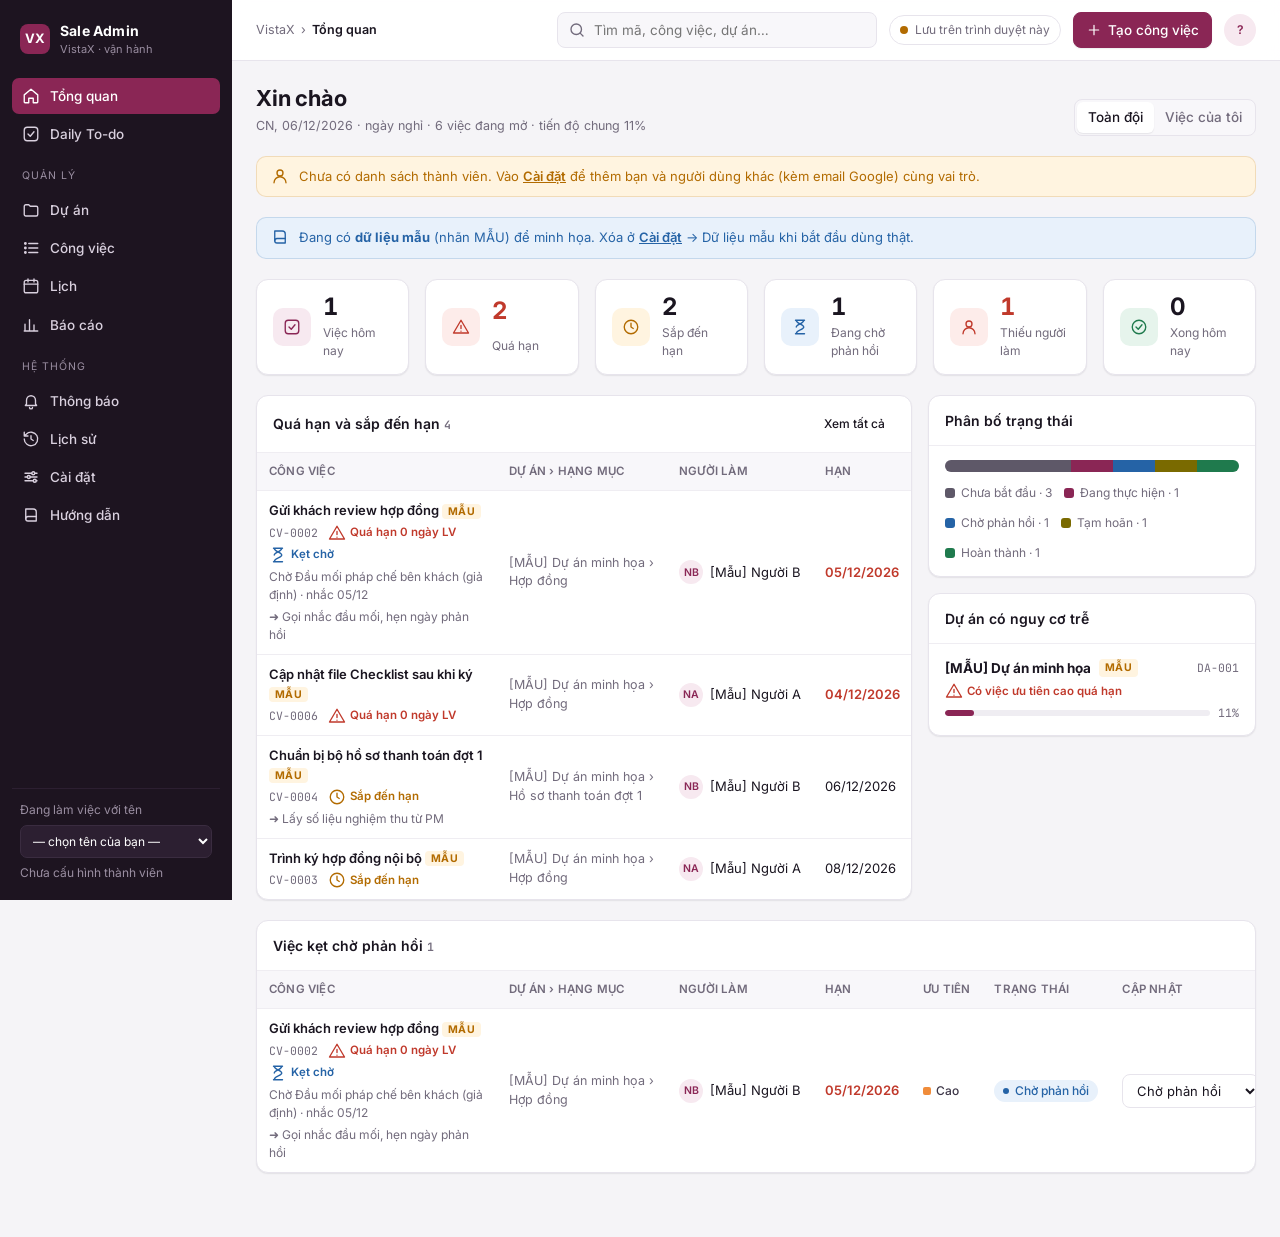
==== commit cf5f58d2: "Bản Google: lưu dữ liệu vào Google Sheet, đọc Checklist, đăng nhập theo email - Tách giao diện thành" ====
--- a/index.html
+++ b/index.html
@@ -6,214 +6,10 @@
 <title>Sale Admin VistaX</title>
 <link rel="preconnect" href="https://fonts.googleapis.com">
 <link rel="stylesheet" href="https://fonts.googleapis.com/css2?family=Inter:wght@400;500;600;700&family=JetBrains+Mono:wght@400;500&display=swap">
-<style>
-/* Bố cục: thanh điều hướng tối bên trái + thanh tiêu đề trên + vùng nội dung dạng thẻ; ngăn chi tiết trượt từ phải */
-:root{
-  --brand:#8A2655; --brand-600:#731F46; --brand-soft:#F7E9F0; --brand-line:#E9C9D8;
-  --bg:#F5F4F7; --surface:#FFFFFF; --surface2:#F8F7FA; --line:#E7E4EC; --line2:#EFEDF2;
-  --ink:#1A1520; --ink2:#3D3647; --muted:#726B7C;
-  --side:#1D1420; --side-ink:#D9D0DE; --side-mute:#9A8EA1; --side-hi:#2C1F31;
-  --late:#C0392B; --late-bg:#FDECEA; --soon:#B26B00; --soon-bg:#FFF4E0; --wait:#2563A6; --wait-bg:#E8F1FB;
-  --done:#1F7A4D; --done-bg:#E6F4EC; --hold:#7A6A00; --hold-bg:#F7F2D9; --todo:#5E5868; --todo-bg:#EFEDF2;
-  --shadow:0 1px 2px rgba(26,21,32,.05),0 1px 1px rgba(26,21,32,.03);
-  --f:"Inter",system-ui,-apple-system,"Segoe UI",Roboto,Arial,sans-serif; --mono:"JetBrains Mono",ui-monospace,Menlo,Consolas,monospace;
-  color-scheme:light;
-}
-@media (prefers-color-scheme:dark){:root:not([data-theme="light"]){--brand:#E58AB4;--brand-600:#F0A6C7;--brand-soft:#3A2030;--brand-line:#5A2E45;--bg:#121015;--surface:#1A171E;--surface2:#211D26;--line:#2E2934;--line2:#26222B;--ink:#F2EEF5;--ink2:#D5CEDB;--muted:#9C94A6;--side:#0E0B10;--side-ink:#D9D0DE;--side-mute:#8C8094;--side-hi:#221A26;--late:#FF8A7E;--late-bg:#3A1D1A;--soon:#F3B353;--soon-bg:#3A2C14;--wait:#8DB9F0;--wait-bg:#172638;--done:#7DD3A5;--done-bg:#15301F;--hold:#E2CF62;--hold-bg:#33300F;--todo:#B8B0C2;--todo-bg:#2A2530;--shadow:none;color-scheme:dark}}
-:root[data-theme="dark"]{--brand:#E58AB4;--brand-600:#F0A6C7;--brand-soft:#3A2030;--brand-line:#5A2E45;--bg:#121015;--surface:#1A171E;--surface2:#211D26;--line:#2E2934;--line2:#26222B;--ink:#F2EEF5;--ink2:#D5CEDB;--muted:#9C94A6;--side:#0E0B10;--side-ink:#D9D0DE;--side-mute:#8C8094;--side-hi:#221A26;--late:#FF8A7E;--late-bg:#3A1D1A;--soon:#F3B353;--soon-bg:#3A2C14;--wait:#8DB9F0;--wait-bg:#172638;--done:#7DD3A5;--done-bg:#15301F;--hold:#E2CF62;--hold-bg:#33300F;--todo:#B8B0C2;--todo-bg:#2A2530;--shadow:none;color-scheme:dark}
-*{box-sizing:border-box}
-html,body{height:100%;margin:0}
-body{background:var(--bg);color:var(--ink);font-family:var(--f);font-size:13.5px;line-height:1.5;-webkit-font-smoothing:antialiased}
-button,input,select,textarea{font:inherit;color:inherit}
-svg.i{width:18px;height:18px;flex:none;fill:none;stroke:currentColor;stroke-width:1.8;stroke-linecap:round;stroke-linejoin:round}
-.app{display:grid;grid-template-columns:232px minmax(0,1fr);min-height:100%}
-/* sidebar */
-nav.side{background:var(--side);color:var(--side-ink);position:sticky;top:0;height:100vh;display:flex;flex-direction:column;padding:18px 12px;gap:2px;overflow-y:auto}
-.logo{display:flex;align-items:center;gap:10px;padding:2px 8px 18px}
-.logo .mk{width:30px;height:30px;border-radius:8px;background:var(--brand);display:grid;place-items:center;color:#fff;font-weight:700;font-size:13px;letter-spacing:.5px}
-.logo b{display:block;font-size:14px;color:#fff;letter-spacing:.2px}.logo small{display:block;font-size:11px;color:var(--side-mute)}
-.navh{font-size:10.5px;letter-spacing:1px;text-transform:uppercase;color:var(--side-mute);padding:14px 10px 6px}
-nav.side a{display:flex;align-items:center;gap:10px;padding:8px 10px;border-radius:7px;color:var(--side-ink);text-decoration:none;font-weight:500}
-nav.side a:hover{background:var(--side-hi);color:#fff}
-nav.side a.on{background:var(--brand);color:#fff}
-nav.side a .cnt{margin-left:auto}
-.cnt{font-size:11px;font-weight:600;background:#E5484D;color:#fff;border-radius:10px;padding:0 7px;line-height:18px;font-variant-numeric:tabular-nums}
-.side-foot{margin-top:auto;padding:12px 8px 0;border-top:1px solid var(--side-hi);display:grid;gap:6px;font-size:12px;color:var(--side-mute)}
-.side-foot select{background:var(--side-hi);border:1px solid #3A2C40;color:#fff;border-radius:7px;padding:7px 8px}
-/* topbar */
-.main{min-width:0;display:flex;flex-direction:column}
-.top{position:sticky;top:0;z-index:20;background:color-mix(in srgb,var(--surface) 92%,transparent);backdrop-filter:blur(8px);border-bottom:1px solid var(--line);display:flex;align-items:center;gap:12px;padding:12px max(24px,env(safe-area-inset-right,0px)) 12px max(24px,env(safe-area-inset-left,0px))}
-.top .crumbs{font-size:12.5px;color:var(--muted);display:flex;gap:6px;align-items:center;min-width:0;flex-wrap:wrap}
-.top .crumbs b{color:var(--ink);font-weight:600}
-.search{margin-left:auto;display:flex;align-items:center;gap:8px;background:var(--surface2);border:1px solid var(--line);border-radius:8px;padding:0 10px;width:min(320px,40vw);color:var(--muted)}
-.search input{border:0;background:transparent;padding:7px 0;width:100%;outline:none;color:var(--ink)}
-.avatar{width:32px;height:32px;border-radius:50%;background:var(--brand-soft);color:var(--brand);display:grid;place-items:center;font-weight:600;font-size:12px;flex:none}
-main{padding:24px max(24px,env(safe-area-inset-right,0px)) 64px max(24px,env(safe-area-inset-left,0px))}
-.wrap{max-width:1280px;margin:0 auto;display:grid;gap:20px}
-.ph{display:flex;flex-wrap:wrap;gap:12px;align-items:flex-end}
-.ph h1{font-size:22px;line-height:1.25;margin:0;font-weight:700;letter-spacing:-.2px;text-wrap:balance}
-.ph .sub{margin-top:4px;max-width:80ch}
-.ph .acts{margin-left:auto;display:flex;flex-wrap:wrap;gap:8px;align-items:center}
-h2{font-size:14px;margin:0;font-weight:600}
-.sub{color:var(--muted);font-size:12.5px}
-.bar{display:flex;flex-wrap:wrap;gap:8px;align-items:center}
-.bar .sp{flex:1}
-/* controls */
-.btn{display:inline-flex;align-items:center;gap:6px;border:1px solid var(--line);background:var(--surface);border-radius:8px;padding:7px 12px;cursor:pointer;font-weight:500;white-space:nowrap;box-shadow:var(--shadow);transition:background .12s,border-color .12s}
-.btn:hover{border-color:#CFC8D6;background:var(--surface2)}
-.btn.pri{background:var(--brand);border-color:var(--brand);color:#fff}
-.btn.pri:hover{background:var(--brand-600);border-color:var(--brand-600)}
-.btn.ghost{box-shadow:none;border-color:transparent;background:transparent}
-.btn.sm{padding:4px 9px;font-size:12px}
-.btn.danger{color:var(--late)}
-.btn:disabled{opacity:.45;cursor:not-allowed}
-.btn svg.i{width:16px;height:16px}
-:focus-visible{outline:2px solid var(--brand);outline-offset:2px}
-input,select,textarea{background:var(--surface);border:1px solid var(--line);border-radius:8px;padding:7px 10px;min-width:0;outline:none}
-input:focus,select:focus,textarea:focus{border-color:var(--brand);box-shadow:0 0 0 3px var(--brand-soft)}
-textarea{width:100%;min-height:72px;resize:vertical}
-.seg{display:inline-flex;background:var(--surface2);border:1px solid var(--line);border-radius:8px;padding:2px}
-.seg button,.seg span{border:0;background:transparent;padding:5px 11px;border-radius:6px;cursor:pointer;font-weight:500;color:var(--muted)}
-.seg .on{background:var(--surface);color:var(--ink);box-shadow:var(--shadow)}
-/* cards */
-.card{background:var(--surface);border:1px solid var(--line);border-radius:12px;box-shadow:var(--shadow);min-width:0}
-.card>.ch{display:flex;flex-wrap:wrap;gap:8px;align-items:center;padding:14px 16px;border-bottom:1px solid var(--line2)}
-.card>.cb{padding:14px 16px;display:grid;gap:12px;min-width:0}
-.card>.cb.flush{padding:0}
-.grid{display:grid;gap:16px}
-.g6{grid-template-columns:repeat(auto-fit,minmax(150px,1fr))}
-.g4{grid-template-columns:repeat(auto-fit,minmax(200px,1fr))}
-.g2{grid-template-columns:repeat(auto-fit,minmax(380px,1fr))}
-.g32{grid-template-columns:minmax(0,2fr) minmax(0,1fr)}
-.kpi{display:grid;grid-template-columns:auto 1fr;gap:4px 12px;align-items:center;padding:14px 16px;border-radius:12px;background:var(--surface);border:1px solid var(--line);box-shadow:var(--shadow);cursor:pointer;text-align:left;transition:border-color .12s,transform .12s}
-.kpi:hover{border-color:var(--brand-line)}
-.kpi .ic{grid-row:span 2;width:38px;height:38px;border-radius:10px;display:grid;place-items:center;background:var(--todo-bg);color:var(--todo)}
-.kpi b{font-size:24px;font-weight:700;line-height:1.1;font-variant-numeric:tabular-nums;letter-spacing:-.3px}
-.kpi span{font-size:12px;color:var(--muted)}
-.kpi.late .ic{background:var(--late-bg);color:var(--late)}.kpi.late b{color:var(--late)}
-.kpi.soon .ic{background:var(--soon-bg);color:var(--soon)}
-.kpi.wait .ic{background:var(--wait-bg);color:var(--wait)}
-.kpi.done .ic{background:var(--done-bg);color:var(--done)}
-.kpi.brand .ic{background:var(--brand-soft);color:var(--brand)}
-/* tables */
-.tbl{overflow-x:auto}
-table{border-collapse:separate;border-spacing:0;width:100%;font-size:13px}
-th,td{padding:10px 12px;border-bottom:1px solid var(--line2);text-align:left;vertical-align:middle}
-th{background:var(--surface2);font-weight:600;font-size:11.5px;color:var(--muted);white-space:nowrap;letter-spacing:.2px;text-transform:uppercase}
-tbody tr:last-child td{border-bottom:0}
-tr.click{cursor:pointer}tr.click:hover td{background:var(--surface2)}
-td.num,th.num{text-align:right;font-variant-numeric:tabular-nums}
-.t-title{font-weight:600;color:var(--ink)}
-.t-meta{display:flex;flex-wrap:wrap;gap:4px 10px;margin-top:3px;font-size:12px;color:var(--muted)}
-.code{font-family:var(--mono);font-size:11.5px;color:var(--muted)}
-.pill{display:inline-flex;align-items:center;gap:6px;padding:2px 9px;border-radius:999px;font-size:12px;font-weight:500;white-space:nowrap;background:var(--todo-bg);color:var(--todo)}
-.pill::before{content:"";width:6px;height:6px;border-radius:50%;background:currentColor}
-.s-doing{background:var(--brand-soft);color:var(--brand)}.s-wait{background:var(--wait-bg);color:var(--wait)}.s-hold{background:var(--hold-bg);color:var(--hold)}.s-done{background:var(--done-bg);color:var(--done)}.s-cancel{background:transparent;color:var(--muted);text-decoration:line-through;border:1px dashed var(--line)}
-.pr{display:inline-flex;align-items:center;gap:5px;font-size:12px;font-weight:500;color:var(--ink2);white-space:nowrap}
-.pr i{display:inline-block;width:8px;height:8px;border-radius:2px;background:var(--todo)}
-.pr.p-khan i{background:#E5484D}.pr.p-cao i{background:#F08C3A}.pr.p-tb i{background:#8E86A0}.pr.p-thap i{background:#C9C3D2}
-.flag{font-size:11.5px;font-weight:600;display:inline-flex;align-items:center;gap:4px}
-.f-late{color:var(--late)}.f-soon{color:var(--soon)}.f-stuck{color:var(--wait)}.f-noown{color:var(--late)}
-.due-late{color:var(--late);font-weight:600}
-.prog{height:6px;border-radius:3px;background:var(--line2);overflow:hidden;min-width:60px;flex:1}
-.prog i{display:block;height:100%;background:var(--brand);border-radius:3px}
-.pgw{display:flex;gap:8px;align-items:center;min-width:120px}
-.who{display:inline-flex;align-items:center;gap:7px;white-space:nowrap}
-.who .avatar{width:24px;height:24px;font-size:10.5px}
-/* project tree */
-.tree{display:grid;gap:14px}
-.item>.ch{background:var(--surface2);border-radius:12px 12px 0 0}
-.empty{padding:36px 16px;text-align:center;color:var(--muted);display:grid;gap:8px;justify-items:center}
-.empty svg.i{width:28px;height:28px;color:var(--brand-line)}
-.empty b{color:var(--ink2)}
-.banner{display:flex;gap:10px;align-items:flex-start;padding:10px 14px;border-radius:10px;background:var(--soon-bg);color:var(--soon);font-size:13px;border:1px solid color-mix(in srgb,var(--soon) 18%,transparent)}
-.banner a{color:inherit;font-weight:600}
-.banner.err{background:var(--late-bg);color:var(--late)}
-.banner.info{background:var(--wait-bg);color:var(--wait);border-color:color-mix(in srgb,var(--wait) 18%,transparent)}
-/* drawer */
-dialog{border:0;border-left:1px solid var(--line);background:var(--surface);color:var(--ink);padding:0;margin:0 0 0 auto;width:min(640px,100vw);height:100vh;max-height:100vh;max-width:100vw;box-shadow:-12px 0 40px rgba(20,10,25,.18)}
-dialog.center{margin:auto;height:auto;max-height:calc(100vh - 48px);width:min(520px,calc(100vw - 24px));border:1px solid var(--line);border-radius:14px}
-dialog::backdrop{background:rgba(20,12,24,.38)}
-dialog[open]{animation:slide .18s ease-out}
-dialog.center[open]{animation:none}
-@keyframes slide{from{transform:translateX(24px);opacity:.6}to{transform:none;opacity:1}}
-.dlg{display:grid;gap:16px;padding:22px 24px;min-height:100%;align-content:start}
-.dlg h2{font-size:17px}
-.form{display:grid;grid-template-columns:repeat(2,minmax(0,1fr));gap:12px 14px}
-.form label{display:grid;gap:5px;font-size:12px;color:var(--ink2);font-weight:500}
-.form label.full,.form .full{grid-column:1/-1}
-.form label.req{grid-template-columns:max-content 1fr}
-.form label.req>*{grid-column:1/-1;grid-row:2}
-.req::after{content:"*";color:var(--late);margin-left:3px;justify-self:start}
-.fs{border:1px solid var(--line);border-radius:10px;padding:12px;display:grid;gap:12px;background:var(--surface2)}
-.fs legend{font-size:11px;font-weight:600;color:var(--muted);text-transform:uppercase;letter-spacing:.6px;padding:0 4px}
-.err-msg{color:var(--late);font-size:12.5px;min-height:1px;margin:0}
-.dlg-foot{position:sticky;bottom:0;background:var(--surface);border-top:1px solid var(--line);padding:12px 24px;margin:0 -24px -22px;display:flex;gap:8px;align-items:center}
-.dlg-foot .sp{flex:1}
-.chips{display:flex;flex-wrap:wrap;gap:6px}
-.chip{border:1px solid var(--line);border-radius:999px;padding:4px 11px;font-size:12px;background:var(--surface);cursor:pointer;font-weight:500}
-.chip.on{background:var(--brand);color:#fff;border-color:var(--brand)}
-/* calendar */
-.cal{display:grid;grid-template-columns:repeat(7,minmax(0,1fr));border-top:1px solid var(--line2);border-left:1px solid var(--line2)}
-.cal .d{min-height:104px;border-right:1px solid var(--line2);border-bottom:1px solid var(--line2);padding:6px;display:grid;align-content:start;gap:3px;font-size:11.5px;min-width:0}
-.cal .d.off{background:var(--surface2)}
-.cal .d.today .n{background:var(--brand);color:#fff;border-radius:50%;width:22px;height:22px;display:grid;place-items:center}
-.cal .n{font-weight:600;font-size:12px;color:var(--muted)}
-.cal .ev{white-space:nowrap;overflow:hidden;text-overflow:ellipsis;border-radius:4px;padding:1px 6px;background:var(--brand-soft);color:var(--brand);cursor:pointer;font-weight:500}
-.cal .ev.late{background:var(--late-bg);color:var(--late)}.cal .ev.done{background:var(--done-bg);color:var(--done);text-decoration:line-through}
-.cal .h{font-size:11px;color:var(--muted);text-align:center;font-weight:600;padding:8px 0;border-right:1px solid var(--line2);border-bottom:1px solid var(--line2);background:var(--surface2);text-transform:uppercase;letter-spacing:.5px}
-/* kanban */
-.kan{display:grid;grid-template-columns:repeat(5,minmax(196px,1fr));gap:12px;overflow-x:auto;padding-bottom:4px}
-.col{background:var(--surface2);border:1px solid var(--line);border-radius:12px;display:flex;flex-direction:column;min-height:240px}
-.col>header{display:flex;align-items:center;gap:8px;padding:10px 12px;font-weight:600;font-size:12.5px}
-.col>header .code{margin-left:auto}
-.col .list{display:grid;gap:8px;padding:0 10px 10px;align-content:start;flex:1}
-.col.over{outline:2px dashed var(--brand);outline-offset:-4px}
-.kc{background:var(--surface);border:1px solid var(--line);border-radius:10px;padding:10px;display:grid;gap:6px;cursor:grab;box-shadow:var(--shadow)}
-.kc:hover{border-color:var(--brand-line)}
-.kc .t-title{font-size:13px}
-.kc .ft{display:flex;justify-content:space-between;align-items:center;gap:6px;font-size:12px;color:var(--muted)}
-/* charts */
-.hbar{display:grid;grid-template-columns:minmax(90px,140px) 1fr auto;gap:8px 10px;align-items:center;font-size:12.5px}
-.hbar .tr{height:10px;border-radius:5px;background:var(--line2);display:flex;overflow:hidden}
-.hbar .tr i{display:block;height:100%}
-.legend{display:flex;flex-wrap:wrap;gap:12px;font-size:12px;color:var(--muted)}
-.legend span{display:inline-flex;align-items:center;gap:6px}
-.legend i{width:10px;height:10px;border-radius:3px;display:inline-block}
-.donut{display:flex;gap:20px;align-items:center;flex-wrap:wrap}
-.log{display:grid;gap:0}
-.log .le{display:grid;grid-template-columns:28px 1fr;gap:10px;padding:10px 0;border-bottom:1px solid var(--line2)}
-.log .le:last-child{border-bottom:0}
-.log .dot{width:28px;height:28px;border-radius:50%;background:var(--brand-soft);color:var(--brand);display:grid;place-items:center;font-size:10.5px;font-weight:600}
-.log .chg{font-size:12.5px;color:var(--muted)}
-.log s{color:var(--muted)}
-.doc{max-width:900px;display:grid;gap:14px}
-.doc h2{font-size:16px;margin-top:10px;color:var(--brand)}
-.doc h3{font-size:14px;margin:6px 0 0}
-.doc p,.doc li{max-width:78ch;color:var(--ink2)}
-.doc pre{background:var(--surface2);border:1px solid var(--line);padding:12px;border-radius:10px;overflow-x:auto;font-family:var(--mono);font-size:12px}
-.toast{position:fixed;right:max(20px,env(safe-area-inset-right,0px));bottom:calc(20px + env(safe-area-inset-bottom,0px));background:var(--ink);color:var(--surface);padding:11px 16px;border-radius:10px;z-index:60;max-width:380px;box-shadow:0 8px 24px rgba(0,0,0,.2);font-weight:500}
-.sample{font-size:10.5px;font-weight:700;color:var(--soon);background:var(--soon-bg);border-radius:4px;padding:1px 6px;letter-spacing:.4px;vertical-align:middle}
-.tabs-m{display:none}
-@media (max-width:960px){.g32{grid-template-columns:1fr}}
-@media (max-width:860px){
-  .app{grid-template-columns:1fr}
-  nav.side{position:sticky;top:0;height:auto;flex-direction:row;overflow-x:auto;padding:8px max(12px,env(safe-area-inset-right,0px)) 8px max(12px,env(safe-area-inset-left,0px));z-index:30;gap:4px}
-  .logo,.navh,.side-foot{display:none}
-  nav.side a{white-space:nowrap}
-  .top{position:static;padding-left:max(16px,env(safe-area-inset-left,0px));padding-right:max(16px,env(safe-area-inset-right,0px))}
-  .search{width:100%;margin-left:0}
-  .top .crumbs{display:none}
-  main{padding:16px max(16px,env(safe-area-inset-right,0px)) 48px max(16px,env(safe-area-inset-left,0px))}
-  .g2{grid-template-columns:1fr}
-  .form{grid-template-columns:1fr}
-  .cal .d{min-height:62px;padding:3px}.cal .ev{font-size:10px;padding:0 3px}
-  .tabs-m{display:block}
-}
-@media (prefers-reduced-motion:reduce){*{transition:none!important;animation:none!important}}
-</style>
+<link rel="stylesheet" href="app.css">
 </head>
 <body>
+
 <div class="app">
   <nav class="side" id="nav" aria-label="Điều hướng">
     <div class="logo"><span class="mk">VX</span><div><b>Sale Admin</b><small>VistaX · vận hành</small></div></div>
@@ -229,12 +25,13 @@
     <a href="#lich-su" data-v="lich-su"><svg class="i" viewBox="0 0 24 24" aria-hidden="true"><path d="M3 12a9 9 0 1 0 2.6-6.4L3 8M3 3v5h5M12 7.5V12l3 2"/></svg>Lịch sử</a>
     <a href="#cai-dat" data-v="cai-dat"><svg class="i" viewBox="0 0 24 24" aria-hidden="true"><path d="M4 7h9M17 7h3M4 12h3M11 12h9M4 17h11M19 17h1"/><circle cx="15" cy="7" r="2"/><circle cx="9" cy="12" r="2"/><circle cx="17" cy="17" r="2"/></svg>Cài đặt</a>
     <a href="#huong-dan" data-v="huong-dan"><svg class="i" viewBox="0 0 24 24" aria-hidden="true"><path d="M5 4h10a4 4 0 0 1 4 4v12H8a3 3 0 0 1-3-3z"/><path d="M5 17a3 3 0 0 1 3-3h11"/></svg>Hướng dẫn</a>
-    <div class="side-foot"><label for="meSel">Đang làm việc với tên</label><select id="meSel"></select><span id="meRole"></span></div>
+    <div class="side-foot"><label for="meSel" id="meLab">Đang làm việc với tên</label><select id="meSel"></select><span id="meRole"></span></div>
   </nav>
   <div class="main">
     <header class="top">
       <div class="crumbs" id="crumbs"></div>
       <label class="search" for="gq"><svg class="i" viewBox="0 0 24 24" aria-hidden="true"><circle cx="11" cy="11" r="7"/><path d="m20 20-3.5-3.5"/></svg><input id="gq" type="search" placeholder="Tìm mã, công việc, dự án…" autocomplete="off"></label>
+      <span class="syncst" id="sync"></span>
       <button class="btn pri" id="topNew" type="button"><svg class="i" viewBox="0 0 24 24" aria-hidden="true"><path d="M12 5v14M5 12h14"/></svg>Tạo công việc</button>
       <span class="avatar" id="meAv" title="">?</span>
     </header>
@@ -243,832 +40,6 @@
 </div>
 <dialog id="dlg"><form class="dlg" id="dlgForm" method="dialog"></form></dialog>
 <div class="toast" id="toast" hidden></div>
-<script>
-'use strict';
-/* =====================================================================
-   SALE ADMIN VISTAX — ứng dụng một file HTML
-   Dữ liệu: lưu trong trình duyệt (localStorage), khóa saleadmin_vistax_v1.
-   Dùng chung giữa nhiều người: Xuất / Nhập file dữ liệu (.json) ở Cài đặt.
-   ===================================================================== */
-const $ = s => document.querySelector(s), $$ = s => [...document.querySelectorAll(s)];
-const esc = s => String(s ?? '').replace(/[&<>"']/g, c => ({'&':'&amp;','<':'&lt;','>':'&gt;','"':'&quot;',"'":'&#39;'}[c]));
-const LS = {get(k){try{return localStorage.getItem(k)}catch(_){return null}}, set(k,v){try{localStorage.setItem(k,v); return true}catch(_){return false}}};
-const DB_KEY = 'saleadmin_vistax_v1';
-
-const ICONS = {"home": "<path d=\"M3 10.5 12 3l9 7.5V20a1 1 0 0 1-1 1h-5v-6H9v6H4a1 1 0 0 1-1-1z\"/>", "today": "<rect x=\"3\" y=\"3\" width=\"18\" height=\"18\" rx=\"4\"/><path d=\"m8 12 3 3 5-6\"/>", "folder": "<path d=\"M3 7a2 2 0 0 1 2-2h4l2 2h8a2 2 0 0 1 2 2v9a2 2 0 0 1-2 2H5a2 2 0 0 1-2-2z\"/>", "list": "<path d=\"M9 6h12M9 12h12M9 18h12\"/><circle cx=\"4.5\" cy=\"6\" r=\"1\"/><circle cx=\"4.5\" cy=\"12\" r=\"1\"/><circle cx=\"4.5\" cy=\"18\" r=\"1\"/>", "cal": "<rect x=\"3\" y=\"4.5\" width=\"18\" height=\"16.5\" rx=\"2.5\"/><path d=\"M3 9.5h18M8 2.5v4M16 2.5v4\"/>", "chart": "<path d=\"M4 20V11M10 20V5M16 20v-8M21 20H3\"/>", "bell": "<path d=\"M6 16v-5a6 6 0 1 1 12 0v5l1.5 2h-15zM10 20.5a2 2 0 0 0 4 0\"/>", "hist": "<path d=\"M3 12a9 9 0 1 0 2.6-6.4L3 8M3 3v5h5M12 7.5V12l3 2\"/>", "gear": "<path d=\"M4 7h9M17 7h3M4 12h3M11 12h9M4 17h11M19 17h1\"/><circle cx=\"15\" cy=\"7\" r=\"2\"/><circle cx=\"9\" cy=\"12\" r=\"2\"/><circle cx=\"17\" cy=\"17\" r=\"2\"/>", "book": "<path d=\"M5 4h10a4 4 0 0 1 4 4v12H8a3 3 0 0 1-3-3z\"/><path d=\"M5 17a3 3 0 0 1 3-3h11\"/>", "plus": "<path d=\"M12 5v14M5 12h14\"/>", "search": "<circle cx=\"11\" cy=\"11\" r=\"7\"/><path d=\"m20 20-3.5-3.5\"/>", "alert": "<path d=\"M12 3 2 20h20zM12 10v4M12 17.5v.01\"/>", "clock": "<circle cx=\"12\" cy=\"12\" r=\"9\"/><path d=\"M12 7v5l3 2\"/>", "pause": "<circle cx=\"12\" cy=\"12\" r=\"9\"/><path d=\"M10 9v6M14 9v6\"/>", "check": "<circle cx=\"12\" cy=\"12\" r=\"9\"/><path d=\"m8 12 3 3 5-6\"/>", "user": "<circle cx=\"12\" cy=\"8\" r=\"4\"/><path d=\"M4 21a8 8 0 0 1 16 0\"/>", "hour": "<path d=\"M6 3h12M6 21h12M7 3c0 5 10 5 10 9s-10 4-10 9M17 3c0 5-10 5-10 9\"/>", "x": "<path d=\"M6 6l12 12M18 6 6 18\"/>", "down": "<path d=\"M12 4v12M6 11l6 6 6-6M4 20h16\"/>", "up": "<path d=\"M12 20V8M6 13l6-6 6 6M4 4h16\"/>", "board": "<rect x=\"3\" y=\"4\" width=\"5\" height=\"16\" rx=\"1.5\"/><rect x=\"10\" y=\"4\" width=\"5\" height=\"11\" rx=\"1.5\"/><rect x=\"17\" y=\"4\" width=\"4\" height=\"8\" rx=\"1.5\"/>"};
-const ic = k => `<svg class="i" viewBox="0 0 24 24" aria-hidden="true">${ICONS[k]||''}</svg>`;
-
-/* ---------- Danh mục ---------- */
-const ST = [
-  {k:'todo',  t:'Chưa bắt đầu', c:''},
-  {k:'doing', t:'Đang thực hiện', c:'s-doing'},
-  {k:'wait',  t:'Chờ phản hồi', c:'s-wait'},
-  {k:'hold',  t:'Tạm hoãn', c:'s-hold'},
-  {k:'done',  t:'Hoàn thành', c:'s-done'},
-  {k:'cancel',t:'Đã hủy', c:'s-cancel'}];
-const STm = Object.fromEntries(ST.map(s => [s.k, s]));
-const PR = [{k:'khan',t:'Khẩn'},{k:'cao',t:'Cao'},{k:'tb',t:'Trung bình'},{k:'thap',t:'Thấp'}];
-const PRm = Object.fromEntries(PR.map(p => [p.k, p])), PRo = {khan:0,cao:1,tb:2,thap:3};
-const ROLES = [{k:'admin',t:'Quản trị viên'},{k:'manager',t:'Quản lý'},{k:'sa',t:'Sale Admin'},{k:'viewer',t:'Người phối hợp / Chỉ xem'}];
-const ROm = Object.fromEntries(ROLES.map(r => [r.k, r.t]));
-const OPEN = new Set(['todo','doing','wait','hold']);
-const REP = {'':'Không lặp', ngay:'Hằng ngày (ngày làm việc)', tuan:'Hằng tuần', thang:'Hằng tháng'};
-const STC = {todo:'var(--todo)', doing:'var(--brand)', wait:'var(--wait)', hold:'var(--hold)', done:'var(--done)', cancel:'var(--line)'};
-
-/* ---------- Ngày ---------- */
-function iso(d){ return d.getFullYear() + '-' + String(d.getMonth()+1).padStart(2,'0') + '-' + String(d.getDate()).padStart(2,'0'); }
-function today(){ return iso(new Date()); }
-function pd(s){ const [y,m,d] = String(s).split('-').map(Number); return new Date(y, m-1, d); }
-function addD(s, n){ const d = pd(s); d.setDate(d.getDate()+n); return iso(d); }
-function vn(s){ if (!s) return ''; const [y,m,d] = s.split('-'); return `${d}/${m}/${y}`; }
-function vns(s){ if (!s) return ''; const [,m,d] = s.split('-'); return `${d}/${m}`; }
-function dt(s){ if (!s) return ''; const d = new Date(s); return isNaN(d) ? '' : d.toLocaleString('vi-VN',{hour:'2-digit',minute:'2-digit',day:'2-digit',month:'2-digit',year:'numeric'}); }
-const DOW = ['CN','T2','T3','T4','T5','T6','T7'];
-
-/* ---------- Kho dữ liệu (một nguồn duy nhất) ---------- */
-const S = {P:{}, I:{}, T:{}, L:[], N:{}, cfg:{}};
-const CFG0 = {team:[], workdays:[1,2,3,4,5], holidays:[], soonDays:2, stuckDays:3};
-let SAVE_OK = true;
-function load(){
-  let raw = LS.get(DB_KEY), j = null;
-  try { j = raw ? JSON.parse(raw) : null; } catch(_) { j = null; }
-  if (!j) { j = seed(); }
-  S.P = j.projects || {}; S.I = j.items || {}; S.T = j.tasks || {}; S.L = j.logs || []; S.N = j.notes || {}; S.cfg = {...CFG0, ...(j.config||{})};
-  if (!raw) persist();
-}
-function snapshot(){ return {app:'sale-admin-vistax', version:1, savedAt:new Date().toISOString(), projects:S.P, items:S.I, tasks:S.T, logs:S.L, notes:S.N, config:S.cfg}; }
-function persist(){ SAVE_OK = LS.set(DB_KEY, JSON.stringify(snapshot())); if (!SAVE_OK) toast('Trình duyệt chặn lưu dữ liệu (chế độ ẩn danh hoặc đầy bộ nhớ). Hãy Xuất file dữ liệu ngay.'); }
-window.addEventListener('storage', e => { if (e.key === DB_KEY) { load(); render(); } });
-const uid = () => Date.now().toString(36) + Math.random().toString(36).slice(2, 7);
-
-/* ---------- Người dùng & quyền ---------- */
-let ME = LS.get('sa_me') || '';
-function team(){ return (S.cfg.team||[]).filter(m => m.active !== false); }
-function people(){ const s = new Set(team().map(m => m.name)); Object.values(S.T).forEach(t => [t.assignee, t.assigner, ...(t.collab||[])].forEach(x => x && s.add(x))); Object.values(S.P).forEach(p => p.owner && s.add(p.owner)); return [...s].sort((a,b) => a.localeCompare(b,'vi')); }
-function myRole(){ if (!team().length) return 'setup'; const m = team().find(m => m.name === ME); return m ? m.role : 'viewer'; }
-function can(act, t){
-  const r = myRole();
-  if (r === 'setup' || r === 'admin') return true;
-  if (act === 'config') return false;
-  if (r === 'manager') return act !== 'delete';
-  if (r === 'sa'){
-    if (['create','export','note'].includes(act)) return true;
-    if (act === 'edit' || act === 'status') return !t || [t.assignee, t.assigner, ...(t.collab||[])].includes(ME);
-    if (act === 'assign') return !t || t.assigner === ME;
-    return false;
-  }
-  return act === 'note' && !!t && (t.collab||[]).includes(ME);
-}
-const initials = n => { const w = String(n||'?').replace(/\[.*?\]\s*/,'').trim().split(/\s+/); return ((w.length > 1 ? w[w.length-2][0] : '') + (w[w.length-1]||'?')[0]).toUpperCase(); };
-const whoChip = n => n ? `<span class="who"><span class="avatar">${esc(initials(n))}</span>${esc(n)}</span>` : '<span class="flag f-noown">Chưa giao</span>';
-
-/* ---------- Ngày làm việc ---------- */
-function isWork(s){ return (S.cfg.workdays||[1,2,3,4,5]).includes(pd(s).getDay()) && !(S.cfg.holidays||[]).some(h => h.date === s); }
-function nextWork(s){ let d = addD(s,1); for (let i=0;i<30 && !isWork(d);i++) d = addD(d,1); return d; }
-function workBetween(a, b){ if (!a || !b || b <= a) return 0; let n = 0, d = a; for (let i=0;i<500 && d < b;i++){ d = addD(d,1); if (isWork(d)) n++; } return n; }
-function addWork(s, n){ let d = s; for (let i=0;i<n;i++) d = nextWork(d); return d; }
-function weekStart(s){ const d = pd(s); d.setDate(d.getDate() - (d.getDay()+6)%7); return iso(d); }
-
-/* ---------- Tính toán ---------- */
-const tasksOf = f => Object.values(S.T).filter(f);
-const isLate = t => OPEN.has(t.status) && t.status !== 'hold' && !!t.due && t.due < today();
-const isSoon = t => OPEN.has(t.status) && t.status !== 'hold' && !!t.due && t.due >= today() && workBetween(today(), t.due) <= (S.cfg.soonDays ?? 2);
-function isStuck(t){ if (t.status !== 'wait') return false; if (t.followUp && t.followUp < today()) return true; const last = (t.updatedAt||'').slice(0,10); return !!last && workBetween(last, today()) >= (S.cfg.stuckDays ?? 3); }
-function progress(list){ const live = list.filter(t => t.status !== 'cancel'); const w = live.reduce((a,t) => a + (+t.weight||1), 0); if (!w) return null; return Math.round(live.filter(t => t.status === 'done').reduce((a,t) => a + (+t.weight||1), 0) / w * 100); }
-const itemTasks = id => tasksOf(t => t.itemId === id);
-const projTasks = id => tasksOf(t => t.projectId === id);
-function autoStatus(list, manual){
-  if (manual === 'hold' || manual === 'cancel') return manual;
-  const live = list.filter(t => t.status !== 'cancel');
-  if (!live.length) return 'todo';
-  if (!live.some(t => t.required !== false && t.status !== 'done')) return 'done';
-  if (live.some(t => t.status !== 'todo')) return live.some(t => t.status === 'wait') ? 'wait' : 'doing';
-  return 'todo';
-}
-function projRisk(p){
-  const ts = projTasks(p.id); if (['done','cancel','hold'].includes(autoStatus(ts, p.status))) return '';
-  const pg = progress(ts) ?? 0;
-  if (p.due && p.due < today()) return 'Quá hạn dự án';
-  if (ts.some(t => isLate(t) && ['khan','cao'].includes(t.priority))) return 'Có việc ưu tiên cao quá hạn';
-  if (p.due && workBetween(today(), p.due) <= 5 && pg < 70) return `Còn ≤ 5 ngày làm việc, mới đạt ${pg}%`;
-  if (ts.filter(isStuck).length >= 2) return 'Nhiều việc kẹt chờ phản hồi';
-  return '';
-}
-function nextCode(prefix, coll, w){ let mx = 0; Object.values(coll).forEach(o => { const m = String(o.code||'').match(new RegExp('^' + prefix + '-(\\d+)$')); if (m) mx = Math.max(mx, +m[1]); }); return prefix + '-' + String(mx+1).padStart(w, '0'); }
-const norm = s => String(s||'').toLowerCase().normalize('NFD').replace(/[̀-ͯ]/g,'').replace(/đ/g,'d').replace(/\s+/g,' ').trim();
-
-/* ---------- Mảnh giao diện ---------- */
-const stPill = k => `<span class="pill ${STm[k]?.c||''}">${esc(STm[k]?.t||k)}</span>`;
-const prPill = k => k ? `<span class="pr p-${k}"><i></i>${esc(PRm[k]?.t||k)}</span>` : '';
-const bar = v => v == null ? '<span class="sub">Chưa có việc</span>' : `<div class="pgw"><div class="prog"><i style="width:${v}%"></i></div><span class="code">${v}%</span></div>`;
-function flags(t){ const a = []; if (isLate(t)) a.push(`<span class="flag f-late">${ic('alert')}Quá hạn ${workBetween(t.due, today())} ngày LV</span>`); else if (isSoon(t)) a.push(`<span class="flag f-soon">${ic('clock')}Sắp đến hạn</span>`); if (isStuck(t)) a.push(`<span class="flag f-stuck">${ic('hour')}Kẹt chờ</span>`); if (!t.assignee && OPEN.has(t.status)) a.push(`<span class="flag f-noown">${ic('user')}Thiếu người làm</span>`); return a.join(''); }
-function pathOf(t){ return `${esc(S.P[t.projectId]?.name||'—')} › ${esc(S.I[t.itemId]?.name||'—')}`; }
-function toast(m){ const el = $('#toast'); el.textContent = m; el.hidden = false; clearTimeout(toast.t); toast.t = setTimeout(() => el.hidden = true, 2800); }
-const sampleTag = o => o?.sample ? ' <span class="sample">MẪU</span>' : '';
-const emptyBox = (icon, title, text, btn) => `<div class="empty">${ic(icon)}<b>${title}</b><span>${text}</span>${btn||''}</div>`;
-const card = (title, body, opt={}) => `<section class="card ${opt.cls||''}">${title?`<div class="ch"><h2>${title}</h2>${opt.right?`<span style="margin-left:auto" class="bar">${opt.right}</span>`:''}</div>`:''}<div class="cb ${opt.flush?'flush':''}">${body}</div></section>`;
-
-/* ---------- Ghi dữ liệu + lịch sử ---------- */
-const TRACK = {title:'Tên việc', status:'Trạng thái', assignee:'Người thực hiện', due:'Hạn', priority:'Ưu tiên', todoDate:'Ngày làm', waitWho:'Chờ ai', followUp:'Ngày nhắc lại', blockReason:'Nguyên nhân', nextStep:'Bước tiếp theo', itemId:'Hạng mục', projectId:'Dự án', name:'Tên', owner:'Phụ trách', start:'Bắt đầu', cancelReason:'Lý do hủy', holdUntil:'Xem lại ngày', collab:'Phối hợp', required:'Bắt buộc'};
-function fmtV(k, v){ if (v == null || v === '') return ''; if (k === 'status') return STm[v]?.t || v; if (k === 'priority') return PRm[v]?.t || v; if (k === 'itemId') return S.I[v]?.name || v; if (k === 'projectId') return S.P[v]?.name || v; if (Array.isArray(v)) return v.join(', '); if (typeof v === 'boolean') return v ? 'Có' : 'Không'; if (/^\d{4}-\d\d-\d\d$/.test(v)) return vn(v); return String(v); }
-function diff(a, b){ const out = []; Object.keys(TRACK).forEach(k => { if (!(k in b)) return; if (JSON.stringify(a?.[k] ?? '') !== JSON.stringify(b[k] ?? '')) out.push({f:TRACK[k], from:fmtV(k, a?.[k]), to:fmtV(k, b[k])}); }); return out; }
-function logIt(entity, id, code, action, changes){ S.L.unshift({id:uid(), at:new Date().toISOString(), by:ME||'(chưa chọn tên)', entity, entityId:id, code:code||'', action, changes:changes||[]}); if (S.L.length > 3000) S.L.length = 3000; }
-const MAP = {projects:() => S.P, items:() => S.I, tasks:() => S.T};
-function save(coll, id, data){
-  const m = MAP[coll](); const stamp = {updatedAt:new Date().toISOString(), updatedBy:ME||''};
-  if (id && m[id]) { const ch = diff(m[id], data); m[id] = {...m[id], ...data, ...stamp}; if (ch.length) logIt(coll, id, m[id].code, 'Sửa', ch); }
-  else { id = id || uid(); m[id] = {...data, ...stamp, id, createdAt:new Date().toISOString(), createdBy:ME||''}; logIt(coll, id, data.code, 'Tạo', [{f:'Tên', from:'', to:data.title||data.name}]); }
-  persist(); render(); return id;
-}
-function remove(coll, id){ const o = MAP[coll]()[id]; if (!o) return; delete MAP[coll]()[id]; logIt(coll, id, o.code, 'Xóa', [{f:'Tên', from:o.title||o.name, to:''}]); persist(); render(); }
-
-/* ---------- Bộ lọc / trạng thái giao diện ---------- */
-let VIEW = 'tong-quan';
-let F = {q:'', proj:'', item:'', who:'', st:'open', pr:'', due:'', mode: LS.get('sa_tmode') || 'list'};
-let TD = {date: today(), who: ''};
-let CAL = {mode:'thang', ref: today()};
-let RP = {kind:'tuan', from:'', to:'', who:'', proj:''};
-let OV = {mine:false};
-const VIEWS = {'tong-quan':'Tổng quan','hom-nay':'Daily To-do','du-an':'Dự án','cong-viec':'Công việc','lich':'Lịch','bao-cao':'Báo cáo','thong-bao':'Thông báo','lich-su':'Lịch sử','cai-dat':'Cài đặt','huong-dan':'Hướng dẫn'};
-
-function route(){ const h = location.hash.slice(1); VIEW = VIEWS[h] ? h : (h.startsWith('da-') ? 'du-an' : 'tong-quan'); render(); window.scrollTo(0,0); }
-window.addEventListener('hashchange', route);
-function go(v){ if (location.hash.slice(1) === v) render(); else location.hash = v; }
-
-function meUI(){
-  const ps = people();
-  $('#meSel').innerHTML = '<option value="">— chọn tên của bạn —</option>' + ps.map(p => `<option ${p===ME?'selected':''}>${esc(p)}</option>`).join('');
-  $('#meRole').textContent = myRole() === 'setup' ? 'Chưa cấu hình thành viên' : (ROm[myRole()] || '');
-  $('#meAv').textContent = ME ? initials(ME) : '?'; $('#meAv').title = ME ? `${ME} · ${ROm[myRole()]||''}` : 'Chưa chọn tên';
-}
-$('#meSel').addEventListener('change', e => { ME = e.target.value; LS.set('sa_me', ME); render(); });
-$('#gq').addEventListener('input', e => { F.q = e.target.value; if (VIEW !== 'cong-viec') go('cong-viec'); else { clearTimeout(route.t); route.t = setTimeout(render, 200); } });
-$('#topNew').addEventListener('click', () => openTask(null));
-
-function render(){
-  meUI();
-  $$('#nav a').forEach(a => a.classList.toggle('on', a.dataset.v === VIEW));
-  const noti = notifications(); const c = $('#cNoti'); c.hidden = !noti.unread; c.textContent = noti.unread;
-  const tdN = ME ? tasksOf(t => t.assignee === ME && OPEN.has(t.status) && t.status !== 'hold' && (t.todoDate||t.due||'9') <= today()).length : 0; const ct = $('#cToday'); ct.hidden = !tdN; ct.textContent = tdN;
-  const hp = location.hash.startsWith('#da-') && S.P[location.hash.slice(4)];
-  $('#crumbs').innerHTML = `VistaX <span>›</span> ${hp ? `<a href="#du-an" style="color:inherit">Dự án</a> <span>›</span> <b>${esc(hp.name)}</b>` : `<b>${VIEWS[VIEW]}</b>`}`;
-  const a = document.activeElement, fid = a && a.id, pos = a && a.selectionStart;
-  ({'tong-quan':vOverview,'hom-nay':vToday,'du-an':vProjects,'cong-viec':vTasks,'lich':vCal,'bao-cao':vReport,'thong-bao':vNoti,'lich-su':vLog,'cai-dat':vSettings,'huong-dan':vGuide}[VIEW])();
-  if (fid && fid !== 'gq') { const el = document.getElementById(fid); if (el && el !== document.activeElement) { el.focus(); try { if (pos != null) el.setSelectionRange(pos,pos); } catch(_) {} } }
-  if ($('#gq').value !== F.q && document.activeElement !== $('#gq')) $('#gq').value = F.q;
-}
-function head(t, sub, actions){ return `<div class="ph"><div><h1>${t}</h1>${sub?`<div class="sub">${sub}</div>`:''}</div>${actions?`<div class="acts">${actions}</div>`:''}</div>${banners()}`; }
-function banners(){
-  const a = [];
-  if (!SAVE_OK) a.push(`<div class="banner err">${ic('alert')}<span>Trình duyệt đang chặn lưu dữ liệu. Thay đổi sẽ mất khi đóng trang: vào <a href="#cai-dat">Cài đặt</a> → Xuất file dữ liệu.</span></div>`);
-  if (myRole() === 'setup') a.push(`<div class="banner">${ic('user')}<span>Chưa có danh sách thành viên. Vào <a href="#cai-dat">Cài đặt</a> để thêm người dùng và vai trò; trong lúc này mọi thao tác đều được phép.</span></div>`);
-  else if (!ME) a.push(`<div class="banner">${ic('user')}<span>Chọn tên của bạn ở góc trái dưới để thấy việc của mình và để lịch sử ghi đúng người cập nhật.</span></div>`);
-  if (Object.values(S.P).some(p => p.sample)) a.push(`<div class="banner info">${ic('book')}<span>Đang có <b>dữ liệu mẫu</b> (nhãn MẪU) để minh họa. Xóa ở <a href="#cai-dat">Cài đặt</a> → Dữ liệu mẫu khi bắt đầu dùng thật.</span></div>`);
-  return a.join('');
-}
-
-/* ---------- Bảng công việc ---------- */
-function sortTasks(list){ return list.sort((a,b) => (isLate(b)-isLate(a)) || (PRo[a.priority]??9)-(PRo[b.priority]??9) || String(a.due||'9').localeCompare(String(b.due||'9'))); }
-function taskTable(list, opt={}){
-  if (!list.length) return emptyBox('check', opt.emptyT || 'Không có công việc', opt.empty || 'Không có công việc nào khớp bộ lọc.');
-  sortTasks(list);
-  return `<div class="tbl"><table><thead><tr>${opt.check?'<th style="width:32px"><input type="checkbox" id="bkAll" aria-label="Chọn tất cả"></th>':''}<th>Công việc</th>${opt.noPath?'':'<th>Dự án › Hạng mục</th>'}<th>Người làm</th><th>Hạn</th><th>Ưu tiên</th><th>Trạng thái</th>${opt.quick?'<th style="width:150px">Cập nhật</th>':''}</tr></thead><tbody>${list.map(t => `
-    <tr class="click" data-task="${t.id}">${opt.check?`<td><input type="checkbox" class="bk" value="${t.id}" aria-label="Chọn ${esc(t.code)}"></td>`:''}
-      <td style="min-width:240px"><div class="t-title">${esc(t.title)}${sampleTag(t)}</div><div class="t-meta"><span class="code">${esc(t.code)}</span>${flags(t)}${t.status==='wait'&&t.waitWho?`<span>Chờ ${esc(t.waitWho)}${t.followUp?' · nhắc '+vns(t.followUp):''}</span>`:''}${t.nextStep?`<span>➜ ${esc(t.nextStep)}</span>`:''}</div></td>
-      ${opt.noPath?'':`<td class="sub" style="min-width:170px">${pathOf(t)}</td>`}<td>${whoChip(t.assignee)}</td>
-      <td class="${isLate(t)?'due-late':''}" style="white-space:nowrap">${vn(t.due)}</td><td>${prPill(t.priority)}</td><td>${stPill(t.status)}</td>
-      ${opt.quick?`<td><select class="qs" data-id="${t.id}" aria-label="Đổi trạng thái ${esc(t.code)}" ${can('status',t)?'':'disabled'}>${ST.map(s=>`<option value="${s.k}" ${s.k===t.status?'selected':''}>${s.t}</option>`).join('')}</select></td>`:''}
-    </tr>`).join('')}</tbody></table></div>`;
-}
-document.addEventListener('click', e => {
-  const tr = e.target.closest('[data-task]'); if (tr && !e.target.closest('select,input,button,a,label')) { openTask(tr.dataset.task); return; }
-  const hh = e.target.closest('[data-hash]'); if (hh && !e.target.closest('select,input,button')) { location.hash = hh.dataset.hash; return; }
-  const k = e.target.closest('[data-go]'); if (k) { Object.assign(F, JSON.parse(k.dataset.f||'{}')); go(k.dataset.go); }
-});
-document.addEventListener('change', e => {
-  const q = e.target.closest('select.qs'); if (q) quickStatus(q.dataset.id, q.value);
-  if (e.target.id === 'bkAll') $$('.bk').forEach(c => c.checked = e.target.checked);
-});
-function quickStatus(id, st){
-  const t = S.T[id]; if (!t) return;
-  if (['wait','hold','cancel'].includes(st)) { openTask(id, {status:st}); return; }
-  const data = {status:st}; if (st === 'done') data.doneAt = new Date().toISOString(); if (st === 'doing' && !t.start) data.start = today();
-  save('tasks', id, data); toast(`${t.code}: ${STm[st].t}`); if (st === 'done') spawnRepeat({...t, ...data});
-}
-function spawnRepeat(t){
-  if (!t.repeat || !t.due) return;
-  const nd = t.repeat === 'ngay' ? nextWork(t.due) : t.repeat === 'tuan' ? addD(t.due, 7) : (() => { const d = pd(t.due); d.setMonth(d.getMonth()+1); return iso(d); })();
-  const series = t.seriesId || t.id;
-  if (tasksOf(x => (x.seriesId === series || x.id === series) && x.due === nd).length) return;
-  const {id, doneAt, createdAt, updatedAt, ...rest} = t;
-  save('tasks', null, {...rest, code: nextCode('CV', S.T, 4), status:'todo', due:nd, todoDate:nd, start:'', seriesId:series, assignedAt:new Date().toISOString(), note:''});
-  toast('Đã tạo lần lặp tiếp theo, hạn ' + vn(nd));
-}
-
-/* ---------- 1. Tổng quan ---------- */
-function vOverview(){
-  const mine = OV.mine && ME;
-  const base = tasksOf(t => !mine || t.assignee === ME);
-  const open = base.filter(t => OPEN.has(t.status));
-  const todayL = open.filter(t => t.status !== 'hold' && ((t.todoDate||'') === today() || t.due === today()));
-  const late = open.filter(isLate), soon = open.filter(isSoon), wait = open.filter(t => t.status === 'wait'), noown = open.filter(t => !t.assignee);
-  const doneToday = base.filter(t => t.status === 'done' && (t.doneAt||'').slice(0,10) === today());
-  const risk = Object.values(S.P).map(p => ({p, r:projRisk(p)})).filter(x => x.r);
-  const pg = progress(base);
-  const who = mine ? ME : '';
-  const k = (cls, icon, n, t, f) => `<button class="kpi ${cls}" type="button" data-go="cong-viec" data-f='${esc(JSON.stringify({...f, who: f.who ?? who}))}'><span class="ic">${ic(icon)}</span><b>${n}</b><span>${t}</span></button>`;
-  const cnt = ST.map(s => ({...s, n: base.filter(t => t.status === s.k).length}));
-  $('#view').innerHTML = head(`Xin chào${ME?', '+esc(ME):''}`, `${DOW[pd(today()).getDay()]}, ${vn(today())}${isWork(today())?'':' · ngày nghỉ'} · ${open.length} việc đang mở · tiến độ chung ${pg ?? 0}%`,
-    `<div class="seg" role="group" aria-label="Phạm vi"><button type="button" id="ovAll" class="${mine?'':'on'}">Toàn đội</button><button type="button" id="ovMe" class="${mine?'on':''}" ${ME?'':'disabled'}>Việc của tôi</button></div>`) + `
-    <div class="grid g6">${k('brand','today',todayL.length,'Việc hôm nay',{st:'open',due:'today'})}${k('late','alert',late.length,'Quá hạn',{st:'open',due:'late'})}${k('soon','clock',soon.length,'Sắp đến hạn',{st:'open',due:'soon'})}${k('wait','hour',wait.length,'Đang chờ phản hồi',{st:'wait',due:''})}${k('late','user',noown.length,'Thiếu người làm',{st:'open',due:'',who:'__none'})}${k('done','check',doneToday.length,'Xong hôm nay',{st:'done',due:''})}</div>
-    <div class="grid g32">
-      ${card(`Quá hạn và sắp đến hạn <span class="code">${late.length + soon.length}</span>`, taskTable([...late, ...soon], {quick:true, emptyT:'Không có việc gấp', empty:'Không có việc quá hạn hoặc sắp đến hạn.'}), {flush:true, right:`<button class="btn sm ghost" type="button" data-go="cong-viec" data-f='{"st":"open","due":"late"}'>Xem tất cả</button>`})}
-      <div class="grid" style="align-content:start">
-        ${card('Phân bố trạng thái', `${statusBar(cnt)}<div class="legend">${cnt.filter(c=>c.n).map(c=>`<span><i style="background:${STC[c.k]}"></i>${c.t} · ${c.n}</span>`).join('') || '<span>Chưa có công việc</span>'}</div>`)}
-        ${card('Dự án có nguy cơ trễ', risk.length ? risk.map(x => `<div data-hash="da-${x.p.id}" style="display:grid;gap:4px;cursor:pointer"><div class="bar"><b>${esc(x.p.name)}</b>${sampleTag(x.p)}<span class="sp"></span><span class="code">${esc(x.p.code)}</span></div><span class="flag f-late">${ic('alert')}${esc(x.r)}</span>${bar(progress(projTasks(x.p.id)))}</div>`).join('<hr style="border:0;border-top:1px solid var(--line2);margin:0">') : emptyBox('check','Không có dự án rủi ro','Các dự án đang đúng tiến độ.'))}
-      </div>
-    </div>
-    ${card(`Việc kẹt chờ phản hồi <span class="code">${wait.filter(isStuck).length}</span>`, taskTable(wait.filter(isStuck), {quick:true, emptyT:'Không có việc kẹt', empty:'Không có việc nào quá ngày nhắc lại hoặc chờ quá ' + (S.cfg.stuckDays ?? 3) + ' ngày làm việc.'}), {flush:true})}`;
-  $('#ovAll').onclick = () => { OV.mine = false; render(); };
-  $('#ovMe').onclick = () => { OV.mine = true; render(); };
-}
-function statusBar(cnt){ const tot = cnt.reduce((a,c) => a + c.n, 0); return `<div style="display:flex;height:12px;border-radius:6px;overflow:hidden;background:var(--line2)">${tot ? cnt.filter(c=>c.n).map(c => `<i title="${c.t}: ${c.n}" style="width:${c.n/tot*100}%;background:${STC[c.k]}"></i>`).join('') : ''}</div>`; }
-
-/* ---------- 2. Daily To-do ---------- */
-function vToday(){
-  const who = TD.who || ME || '', d = TD.date;
-  const list = tasksOf(t => (!who || t.assignee === who) && (
-      (OPEN.has(t.status) && t.status !== 'hold' && ((t.todoDate || t.due || '9') <= d)) ||
-      (t.status === 'done' && (t.doneAt||'').slice(0,10) === d)));
-  const openL = list.filter(t => t.status !== 'done'), doneL = list.filter(t => t.status === 'done');
-  const carry = openL.filter(t => (t.todoDate||t.due) < d).length;
-  const noteKey = d + '_' + (norm(who || 'chung').replace(/\W+/g,'-'));
-  const note = S.N[noteKey] || {};
-  const ps = people(); const pct = list.length ? Math.round(doneL.length / list.length * 100) : 0;
-  $('#view').innerHTML = head('Daily To-do', `Việc của ${who ? esc(who) : 'cả đội'} ngày ${DOW[pd(d).getDay()]} ${vn(d)}: việc lên lịch cho ngày này, việc đến hạn và ${carry} việc chưa xong từ trước.`,
-    `<button class="btn" id="tdPrev" type="button" aria-label="Ngày trước">‹</button><input type="date" id="tdDate" value="${d}" aria-label="Ngày"><button class="btn" id="tdNext" type="button" aria-label="Ngày sau">›</button>
-     <select id="tdWho" aria-label="Người thực hiện"><option value="">Cả đội</option>${ps.map(p=>`<option ${p===who?'selected':''}>${esc(p)}</option>`).join('')}</select>
-     <button class="btn pri" id="tdNew" type="button">${ic('plus')}Thêm việc trong ngày</button>`) + `
-    <div class="grid g6">
-      <div class="kpi brand"><span class="ic">${ic('today')}</span><b>${openL.length}</b><span>Chưa xong</span></div>
-      <div class="kpi done"><span class="ic">${ic('check')}</span><b>${doneL.length}</b><span>Đã xong</span></div>
-      <div class="kpi late"><span class="ic">${ic('alert')}</span><b>${openL.filter(isLate).length}</b><span>Quá hạn</span></div>
-      <div class="kpi"><span class="ic">${ic('chart')}</span><b>${pct}%</b><span>Hoàn thành trong ngày</span></div></div>
-    ${card(`Danh sách việc`, taskTable(list, {quick:true, emptyT:'Chưa có việc cho ngày này', empty: 'Bấm “Thêm việc trong ngày” để lên kế hoạch.'}), {flush:true, right:`<button class="btn sm" id="tdCarry" type="button" ${openL.length?'':'disabled'}>Chuyển việc chưa xong sang ${vns(nextWork(d))}</button>`})}
-    ${card('Ghi chú cuối ngày', `<div class="form">
-        <label class="full" for="nDone">Kết quả chính trong ngày<textarea id="nDone" placeholder="Việc đã xong, kết quả đạt được">${esc(note.done)}</textarea></label>
-        <label for="nIssue">Vấn đề, cần hỗ trợ hoặc báo quản lý<textarea id="nIssue">${esc(note.issue)}</textarea></label>
-        <label for="nPlan">Ưu tiên ngày làm việc tiếp theo<textarea id="nPlan">${esc(note.plan)}</textarea></label></div>
-      <div class="bar"><span class="sub">${note.updatedAt?`Lưu lúc ${dt(note.updatedAt)} bởi ${esc(note.by)}`:'Chưa có ghi chú cho ngày này.'}</span><span class="sp"></span><button class="btn pri" id="nSave" type="button" ${who?'':'disabled'} title="${who?'':'Chọn người thực hiện trước'}">Lưu ghi chú</button></div>`)}`;
-  $('#tdDate').onchange = e => { TD.date = e.target.value || today(); render(); };
-  $('#tdWho').onchange = e => { TD.who = e.target.value; render(); };
-  $('#tdPrev').onclick = () => { TD.date = addD(TD.date, -1); render(); };
-  $('#tdNext').onclick = () => { TD.date = addD(TD.date, 1); render(); };
-  $('#tdNew').onclick = () => openTask(null, {todoDate:d, assignee:who, due:d});
-  $('#nSave').onclick = () => { S.N[noteKey] = {date:d, who, done:$('#nDone').value, issue:$('#nIssue').value, plan:$('#nPlan').value, by:ME||'', updatedAt:new Date().toISOString()}; persist(); render(); toast('Đã lưu ghi chú cuối ngày'); };
-  $('#tdCarry').onclick = () => {
-    const nd = nextWork(d); const mv = openL.filter(t => t.status !== 'hold');
-    confirmBox(`Chuyển ${mv.length} việc sang ${vn(nd)}?`, 'Chỉ đổi “Ngày làm”, không tạo bản ghi mới nên không bị trùng. Hạn hoàn thành giữ nguyên; việc cần dời hạn, mở việc đó để đổi và ghi lý do.', () => {
-      mv.forEach(t => { const ch = diff(t, {todoDate:nd}); S.T[t.id] = {...t, todoDate:nd, updatedAt:new Date().toISOString(), updatedBy:ME}; if (ch.length) logIt('tasks', t.id, t.code, 'Sửa', ch); });
-      persist(); render(); toast(`Đã chuyển ${mv.length} việc sang ${vn(nd)}`);
-    });
-  };
-}
-
-/* ---------- 3. Dự án ---------- */
-function vProjects(){
-  const hp = location.hash.startsWith('#da-') ? location.hash.slice(4) : '';
-  if (hp) return S.P[hp] ? vProject(S.P[hp]) : ($('#view').innerHTML = head('Không tìm thấy dự án', 'Dự án có thể đã bị xóa.', `<button class="btn" data-hash="du-an" type="button">Về danh sách dự án</button>`));
-  const list = Object.values(S.P).sort((a,b) => String(a.code).localeCompare(String(b.code)));
-  $('#view').innerHTML = head('Dự án', `${list.length} dự án · cấp 1 của cấu trúc Dự án › Hạng mục › Công việc`,
-    `<button class="btn" id="impCk" type="button">${ic('down')}Nhập từ Checklist</button><button class="btn pri" id="newProj" type="button" ${can('create')?'':'disabled'}>${ic('plus')}Tạo dự án</button>`) +
-    (list.length ? `<div class="grid g4">${list.map(p => { const ts = projTasks(p.id), r = projRisk(p), pg = progress(ts); return `
-      <article class="card" data-hash="da-${p.id}" style="cursor:pointer"><div class="cb">
-        <div class="bar"><span class="code">${esc(p.code)}${p.dealId?' · '+esc(p.dealId):''}</span><span class="sp"></span>${stPill(autoStatus(ts, p.status))}</div>
-        <div><div class="t-title" style="font-size:15px">${esc(p.name)}${sampleTag(p)}</div><div class="sub">${esc(p.cdt||'—')}</div></div>
-        ${bar(pg)}
-        <div class="bar sub"><span>${ts.filter(t=>OPEN.has(t.status)).length} việc mở</span>${ts.filter(isLate).length?`<span class="f-late flag">${ts.filter(isLate).length} quá hạn</span>`:''}<span class="sp"></span><span>Hạn ${vn(p.due)||'—'}</span></div>
-        <div class="bar">${whoChip(p.owner)}<span class="sp"></span>${prPill(p.priority)}</div>
-        ${r?`<span class="flag f-late">${ic('alert')}${esc(r)}</span>`:''}
-      </div></article>`; }).join('')}</div>`
-    : card('', emptyBox('folder','Chưa có dự án nào','Tạo dự án mới hoặc nhập danh sách deal từ file Checklist.', `<div class="bar"><button class="btn" type="button" id="impCk2">Nhập từ Checklist</button><button class="btn pri" type="button" id="newProj2">Tạo dự án</button></div>`)));
-  $('#newProj').onclick = () => openProject(null); $('#impCk').onclick = importChecklist;
-  if ($('#newProj2')) { $('#newProj2').onclick = () => openProject(null); $('#impCk2').onclick = importChecklist; }
-}
-function vProject(p){
-  const items = Object.values(S.I).filter(i => i.projectId === p.id).sort((a,b) => String(a.code).localeCompare(String(b.code)));
-  const ts = projTasks(p.id); const ast = autoStatus(ts, p.status);
-  const reqOpen = ts.filter(t => t.required !== false && OPEN.has(t.status)).length;
-  $('#view').innerHTML = head(`${esc(p.name)}${sampleTag(p)}`, `${esc(p.code)}${p.dealId?' · Deal '+esc(p.dealId):''}${p.cdt?' · '+esc(p.cdt):''} · ${vn(p.start)||'?'} → ${vn(p.due)||'?'}`,
-    `<button class="btn" id="editProj" type="button" ${can('edit')?'':'disabled'}>Sửa dự án</button><button class="btn pri" id="newItem" type="button" ${can('create')?'':'disabled'}>${ic('plus')}Thêm hạng mục</button>`) + `
-    <div class="grid g6">
-      <div class="kpi brand"><span class="ic">${ic('folder')}</span><b style="font-size:15px">${STm[ast].t}</b><span>${reqOpen?`Còn ${reqOpen} việc bắt buộc`:'Trạng thái tự tính'}</span></div>
-      <div class="kpi"><span class="ic">${ic('chart')}</span><b>${progress(ts) ?? 0}%</b><span>Tiến độ</span></div>
-      <div class="kpi late"><span class="ic">${ic('alert')}</span><b>${ts.filter(isLate).length}</b><span>Việc quá hạn</span></div>
-      <div class="kpi wait"><span class="ic">${ic('hour')}</span><b>${ts.filter(t=>t.status==='wait').length}</b><span>Đang chờ phản hồi</span></div></div>
-    ${(p.goal||p.links||p.members?.length) ? card('Thông tin dự án', `<div class="form"><div class="full"><div class="sub">Mục tiêu</div><div>${esc(p.goal||'—')}</div></div><div><div class="sub">Phụ trách chính</div>${whoChip(p.owner)}</div><div><div class="sub">Thành viên</div>${esc((p.members||[]).join(', ')||'—')}</div>${p.links?`<div class="full"><div class="sub">Tài liệu</div>${linkify(p.links)}</div>`:''}</div>`) : ''}
-    <div class="tree">${items.length ? items.map(i => { const it = itemTasks(i.id); return `
-      <section class="card item"><div class="ch"><span class="code">${esc(i.code)}</span><h2>${esc(i.name)}</h2>${stPill(autoStatus(it, i.status))}${prPill(i.priority)}<span class="sub">${esc(i.owner||'—')} · hạn ${vn(i.due)||'—'}</span><span class="sp" style="flex:1"></span><div style="width:150px">${bar(progress(it))}</div>
-        <button class="btn sm" type="button" data-edit-item="${i.id}" ${can('edit')?'':'disabled'}>Sửa</button><button class="btn sm pri" type="button" data-add-task="${i.id}" ${can('create')?'':'disabled'}>${ic('plus')}Việc</button></div>
-        <div class="cb flush">${i.goal?`<div class="sub" style="padding:10px 16px 0">Kết quả cần đạt: ${esc(i.goal)}</div>`:''}${taskTable(it, {quick:true, noPath:true, emptyT:'Chưa có công việc', empty:'Bấm “+ Việc” để thêm công việc chi tiết.'})}</div></section>`; }).join('')
-      : card('', emptyBox('list','Dự án chưa có hạng mục','Tạo hạng mục (ví dụ: Hợp đồng, Hồ sơ thanh toán, Bàn giao) rồi thêm công việc vào từng hạng mục.'))}</div>
-    ${card('Lịch sử thay đổi', logList(S.L.filter(l => l.entityId === p.id || items.some(i => i.id === l.entityId) || ts.some(t => t.id === l.entityId)).slice(0,40)))}`;
-  $('#editProj').onclick = () => openProject(p.id);
-  $('#newItem').onclick = () => openItem(null, p.id);
-  $$('[data-edit-item]').forEach(b => b.onclick = () => openItem(b.dataset.editItem));
-  $$('[data-add-task]').forEach(b => b.onclick = () => { const i = S.I[b.dataset.addTask]; openTask(null, {projectId:i.projectId, itemId:i.id}); });
-}
-function linkify(s){ return String(s).split(/\s+/).filter(Boolean).map(u => /^https?:\/\//.test(u) ? `<a href="${esc(u)}" target="_blank" rel="noopener">${esc(u.replace(/^https?:\/\//,'').slice(0,48))}</a>` : esc(u)).join(' '); }
-
-/* ---------- 4. Công việc ---------- */
-function filtered(){
-  const q = norm(F.q);
-  return tasksOf(t => {
-    if (F.proj && t.projectId !== F.proj) return false;
-    if (F.item && t.itemId !== F.item) return false;
-    if (F.who === '__none') { if (t.assignee) return false; } else if (F.who && t.assignee !== F.who && !(t.collab||[]).includes(F.who)) return false;
-    if (F.st === 'open') { if (!OPEN.has(t.status)) return false; } else if (F.st && t.status !== F.st) return false;
-    if (F.pr && t.priority !== F.pr) return false;
-    if (F.due === 'late' && !isLate(t)) return false;
-    if (F.due === 'soon' && !isSoon(t)) return false;
-    if (F.due === 'today' && !((t.todoDate||'') === today() || t.due === today())) return false;
-    if (F.due === 'stuck' && !isStuck(t)) return false;
-    if (q && !norm([t.code, t.title, t.result, t.note, S.P[t.projectId]?.name, S.I[t.itemId]?.name, t.assignee].join(' ')).includes(q)) return false;
-    return true;
-  });
-}
-function vTasks(){
-  const kan = F.mode === 'board';
-  const list = filtered(); const ps = people();
-  const items = Object.values(S.I).filter(i => !F.proj || i.projectId === F.proj);
-  const sel = (id, lab, opts) => `<select id="${id}" aria-label="${lab}">${opts}</select>`;
-  $('#view').innerHTML = head('Công việc', `${list.length} việc khớp bộ lọc`,
-    `<div class="seg" role="group" aria-label="Kiểu xem"><button type="button" id="mList" class="${kan?'':'on'}">${ic('list')} Danh sách</button><button type="button" id="mBoard" class="${kan?'on':''}">${ic('board')} Bảng</button></div><button class="btn" id="csvT" type="button">${ic('down')}Xuất CSV</button><button class="btn pri" id="newTask" type="button">${ic('plus')}Tạo công việc</button>`) + `
-    <div class="card"><div class="cb"><div class="bar">
-      ${sel('fp','Dự án',`<option value="">Tất cả dự án</option>${Object.values(S.P).map(p=>`<option value="${p.id}" ${p.id===F.proj?'selected':''}>${esc(p.name)}</option>`).join('')}`)}
-      ${sel('fi','Hạng mục',`<option value="">Tất cả hạng mục</option>${items.map(i=>`<option value="${i.id}" ${i.id===F.item?'selected':''}>${esc(i.name)}</option>`).join('')}`)}
-      ${sel('fw','Người',`<option value="">Mọi người</option><option value="__none" ${F.who==='__none'?'selected':''}>Chưa giao</option>${ps.map(p=>`<option ${p===F.who?'selected':''}>${esc(p)}</option>`).join('')}`)}
-      ${kan?'':sel('fs','Trạng thái',`<option value="open" ${F.st==='open'?'selected':''}>Đang mở</option><option value="" ${!F.st?'selected':''}>Mọi trạng thái</option>${ST.map(s=>`<option value="${s.k}" ${s.k===F.st?'selected':''}>${s.t}</option>`).join('')}`)}
-      ${sel('fr','Ưu tiên',`<option value="">Mọi ưu tiên</option>${PR.map(p=>`<option value="${p.k}" ${p.k===F.pr?'selected':''}>${p.t}</option>`).join('')}`)}
-      ${sel('fd','Hạn',`<option value="">Mọi hạn</option>${[['today','Hôm nay'],['soon','Sắp đến hạn'],['late','Quá hạn'],['stuck','Kẹt chờ']].map(([k,t])=>`<option value="${k}" ${F.due===k?'selected':''}>${t}</option>`).join('')}`)}
-      ${F.q?`<span class="chip on" id="fqx">“${esc(F.q)}” ✕</span>`:''}
-      <span class="sp"></span><button class="btn ghost sm" id="fx" type="button">Bỏ lọc</button></div>
-    ${kan?'':`<div class="bar" style="border-top:1px solid var(--line2);padding-top:10px"><span class="sub">Với việc đã tích:</span>
-      <select id="bkSt" aria-label="Đổi trạng thái hàng loạt"><option value="">Đổi trạng thái…</option><option value="doing">Đang thực hiện</option><option value="done">Hoàn thành</option></select>
-      <select id="bkWho" aria-label="Giao hàng loạt"><option value="">Giao cho…</option>${ps.map(p=>`<option>${esc(p)}</option>`).join('')}</select>
-      <input type="date" id="bkDay" aria-label="Đặt ngày làm hàng loạt" title="Đặt ngày làm">
-      <button class="btn sm" id="bkGo" type="button">Áp dụng</button></div>`}</div></div>
-    ${kan ? board() : card('', taskTable(list, {check:true, quick:true}), {flush:true})}`;
-  const set = (id, k) => { const el = $(id); if (el) el.onchange = e => { F[k] = e.target.value; if (k === 'proj') F.item = ''; render(); }; };
-  set('#fp','proj'); set('#fi','item'); set('#fw','who'); set('#fs','st'); set('#fr','pr'); set('#fd','due');
-  if ($('#fqx')) $('#fqx').onclick = () => { F.q = ''; $('#gq').value = ''; render(); };
-  $('#fx').onclick = () => { F = {...F, q:'',proj:'',item:'',who:'',st:'open',pr:'',due:''}; $('#gq').value = ''; render(); };
-  $('#mList').onclick = () => { F.mode = 'list'; LS.set('sa_tmode','list'); render(); };
-  $('#mBoard').onclick = () => { F.mode = 'board'; LS.set('sa_tmode','board'); render(); };
-  $('#newTask').onclick = () => openTask(null, {projectId:F.proj, itemId:F.item});
-  $('#csvT').onclick = () => exportCSV('cong-viec_' + today(), list);
-  if (kan) wireBoard(); else $('#bkGo').onclick = () => {
-    const ids = $$('.bk:checked').map(c => c.value); if (!ids.length) { toast('Chưa tích việc nào.'); return; }
-    const st = $('#bkSt').value, who = $('#bkWho').value, day = $('#bkDay').value;
-    if (!st && !who && !day) { toast('Chọn thay đổi cần áp dụng.'); return; }
-    const deny = ids.filter(id => (who && !can('assign', S.T[id])) || !can('status', S.T[id]));
-    if (deny.length) { toast(`Bạn không có quyền sửa ${deny.length} việc đã chọn.`); return; }
-    confirmBox(`Áp dụng cho ${ids.length} việc?`, [st && 'Trạng thái → ' + STm[st].t, who && 'Người làm → ' + who, day && 'Ngày làm → ' + vn(day)].filter(Boolean).join(' · '), () => {
-      ids.forEach(id => { const d = {}; if (st) { d.status = st; if (st === 'done') d.doneAt = new Date().toISOString(); } if (who) { d.assignee = who; d.assignedAt = new Date().toISOString(); } if (day) d.todoDate = day; save('tasks', id, d); if (st === 'done') spawnRepeat({...S.T[id]}); });
-      toast(`Đã cập nhật ${ids.length} việc`);
-    });
-  };
-}
-function filteredNoStatus(){ const s = F.st; F.st = ''; const r = filtered(); F.st = s; return r; }
-function board(){
-  const all = filteredNoStatus();
-  const cols = ['todo','doing','wait','hold','done'];
-  return `<div class="kan">${cols.map(k => { const l = sortTasks(all.filter(t => t.status === k && (k !== 'done' || (t.doneAt||'').slice(0,10) >= addD(today(), -14)))); return `
-    <div class="col" data-col="${k}"><header>${stPill(k)}<span class="code">${l.length}</span></header><div class="list">${l.map(t => `
-      <div class="kc" draggable="${can('status',t)}" data-task="${t.id}" data-id="${t.id}"><div class="t-title">${esc(t.title)}${sampleTag(t)}</div><div class="sub">${pathOf(t)}</div>${flags(t)?`<div class="t-meta">${flags(t)}</div>`:''}
-        <div class="ft">${whoChip(t.assignee)}<span class="${isLate(t)?'due-late':''}">${vns(t.due)}</span></div><div class="ft"><span class="code">${esc(t.code)}</span>${prPill(t.priority)}</div></div>`).join('') || '<div class="sub" style="padding:8px">Không có việc</div>'}</div></div>`; }).join('')}</div><p class="sub">Kéo thẻ sang cột khác để đổi trạng thái. Cột Hoàn thành chỉ hiện việc xong trong 14 ngày gần nhất.</p>`;
-}
-function wireBoard(){
-  let drag = null;
-  $$('.kc').forEach(c => { c.ondragstart = e => { drag = c.dataset.id; e.dataTransfer.effectAllowed = 'move'; }; });
-  $$('.col').forEach(col => {
-    col.ondragover = e => { if (drag) { e.preventDefault(); col.classList.add('over'); } };
-    col.ondragleave = () => col.classList.remove('over');
-    col.ondrop = e => { e.preventDefault(); col.classList.remove('over'); if (drag && S.T[drag]?.status !== col.dataset.col) quickStatus(drag, col.dataset.col); drag = null; };
-  });
-}
-
-/* ---------- 5. Lịch ---------- */
-function vCal(){
-  const ref = CAL.ref;
-  const evs = tasksOf(t => t.due && t.status !== 'cancel' && (!F.who || F.who === '__none' || t.assignee === F.who));
-  const ev = d => evs.filter(t => t.due === d).map(t => `<div class="ev ${isLate(t)?'late':t.status==='done'?'done':''}" data-task="${t.id}" title="${esc(t.code+' · '+t.title+' · '+(t.assignee||'chưa giao'))}">${esc(t.title)}</div>`).join('');
-  let body;
-  if (CAL.mode === 'thang') {
-    const d0 = pd(ref); d0.setDate(1); const first = weekStart(iso(d0)); const m = d0.getMonth();
-    body = card('', `<div class="cal">${['T2','T3','T4','T5','T6','T7','CN'].map(x=>`<div class="h">${x}</div>`).join('')}${Array.from({length:42}, (_,i) => { const d = addD(first, i); const inM = pd(d).getMonth() === m; return `<div class="d ${isWork(d)?'':'off'} ${d===today()?'today':''}" style="${inM?'':'opacity:.4'}"><span class="n">${+d.slice(8)}</span>${ev(d)}</div>`; }).join('')}</div>`, {flush:true});
-  } else {
-    const n = CAL.mode === 'tuan' ? 7 : 1, s = CAL.mode === 'tuan' ? weekStart(ref) : ref;
-    body = Array.from({length:n}, (_,i) => { const d = addD(s,i); return card(`${DOW[pd(d).getDay()]} ${vn(d)}${isWork(d)?'':' · nghỉ'}`, taskTable(evs.filter(t => t.due === d), {quick:true, emptyT:'Không có việc đến hạn', empty:''}), {flush:true}); }).join('');
-  }
-  const step = {thang:'tháng', tuan:'tuần', ngay:'ngày'}[CAL.mode];
-  const title = CAL.mode === 'thang' ? `Tháng ${pd(ref).getMonth()+1}/${pd(ref).getFullYear()}` : CAL.mode === 'tuan' ? `Tuần ${vns(weekStart(ref))} – ${vn(addD(weekStart(ref),6))}` : vn(ref);
-  $('#view').innerHTML = head('Lịch', `${title} · công việc theo hạn hoàn thành`,
-    `<select id="cWho" aria-label="Người"><option value="">Mọi người</option>${people().map(p=>`<option ${p===F.who?'selected':''}>${esc(p)}</option>`).join('')}</select>
-     <div class="seg" role="group" aria-label="Kiểu lịch">${['ngay','tuan','thang'].map(k=>`<button type="button" data-cm="${k}" class="${CAL.mode===k?'on':''}">${{ngay:'Ngày',tuan:'Tuần',thang:'Tháng'}[k]}</button>`).join('')}</div>
-     <button class="btn" id="cP" type="button" aria-label="${step} trước">‹</button><button class="btn" id="cT" type="button">Hôm nay</button><button class="btn" id="cN" type="button" aria-label="${step} sau">›</button>`) + body;
-  $$('[data-cm]').forEach(c => c.onclick = () => { CAL.mode = c.dataset.cm; render(); });
-  $('#cWho').onchange = e => { F.who = e.target.value; render(); };
-  const mv = k => { if (CAL.mode === 'thang') { const d = pd(CAL.ref); d.setDate(1); d.setMonth(d.getMonth()+k); CAL.ref = iso(d); } else CAL.ref = addD(CAL.ref, k*(CAL.mode==='tuan'?7:1)); render(); };
-  $('#cP').onclick = () => mv(-1); $('#cN').onclick = () => mv(1); $('#cT').onclick = () => { CAL.ref = today(); render(); };
-}
-
-/* ---------- 6. Báo cáo ---------- */
-function period(){
-  const t = today();
-  if (RP.kind === 'ngay') return [t, t];
-  if (RP.kind === 'tuan') { const s = weekStart(t); return [s, addD(s,6)]; }
-  if (RP.kind === 'tuantruoc') { const s = addD(weekStart(t), -7); return [s, addD(s,6)]; }
-  if (RP.kind === 'thang') { const d = pd(t); d.setDate(1); const s = iso(d); d.setMonth(d.getMonth()+1); d.setDate(0); return [s, iso(d)]; }
-  return [RP.from || t, RP.to || t];
-}
-function reportData(){
-  const [a, b] = period(); const inP = s => s >= a && s <= b;
-  const scope = tasksOf(t => (!RP.who || t.assignee === RP.who) && (!RP.proj || t.projectId === RP.proj));
-  const R = {a, b, scope,
-    created: scope.filter(t => inP((t.createdAt||'').slice(0,10))),
-    done: scope.filter(t => t.status === 'done' && inP((t.doneAt||'').slice(0,10))),
-    doing: scope.filter(t => t.status === 'doing'), wait: scope.filter(t => t.status === 'wait'), hold: scope.filter(t => t.status === 'hold'),
-    late: scope.filter(isLate), cancel: scope.filter(t => t.status === 'cancel' && inP((t.updatedAt||'').slice(0,10)))};
-  R.doneLate = R.done.filter(t => t.due && (t.doneAt||'').slice(0,10) > t.due);
-  R.onTime = R.done.length ? Math.round((R.done.length - R.doneLate.length) / R.done.length * 100) : null;
-  return R;
-}
-function vReport(){
-  const R = reportData(); const ps = people();
-  const byWho = ps.concat(['(chưa giao)']).map(p => { const f = t => p === '(chưa giao)' ? !t.assignee : t.assignee === p; return {p, open: R.scope.filter(t => f(t) && OPEN.has(t.status)).length, done: R.done.filter(f).length, late: R.late.filter(f).length, wait: R.wait.filter(f).length}; }).filter(x => x.open || x.done);
-  const mx = Math.max(1, ...byWho.map(x => x.open + x.done));
-  const projs = Object.values(S.P).filter(p => !RP.proj || p.id === RP.proj);
-  const notes = Object.values(S.N).filter(n => n.date >= R.a && n.date <= R.b && (!RP.who || n.who === RP.who)).sort((x,y) => x.date.localeCompare(y.date));
-  const kinds = {ngay:'Hôm nay', tuan:'Tuần này', tuantruoc:'Tuần trước', thang:'Tháng này', khoang:'Khoảng ngày'};
-  const blocked = [...R.wait, ...R.hold];
-  $('#view').innerHTML = head('Báo cáo', `Kỳ ${vn(R.a)} – ${vn(R.b)} · tính trực tiếp từ dữ liệu công việc`,
-    `<button class="btn" id="csvS" type="button">${ic('down')}CSV tổng hợp</button><button class="btn" id="csvR" type="button">${ic('down')}CSV chi tiết</button>`) + `
-    <div class="card"><div class="cb"><div class="bar"><div class="seg" role="group" aria-label="Kỳ báo cáo">${Object.entries(kinds).map(([k,t])=>`<button type="button" data-rk="${k}" class="${RP.kind===k?'on':''}">${t}</button>`).join('')}</div>
-      ${RP.kind==='khoang'?`<input type="date" id="rA" value="${RP.from||R.a}" aria-label="Từ ngày"><input type="date" id="rB" value="${RP.to||R.b}" aria-label="Đến ngày">`:''}<span class="sp"></span>
-      <select id="rW" aria-label="Người"><option value="">Mọi người</option>${ps.map(p=>`<option ${p===RP.who?'selected':''}>${esc(p)}</option>`).join('')}</select>
-      <select id="rP" aria-label="Dự án"><option value="">Mọi dự án</option>${Object.values(S.P).map(p=>`<option value="${p.id}" ${p.id===RP.proj?'selected':''}>${esc(p.name)}</option>`).join('')}</select></div></div></div>
-    <div class="grid g6">
-      <div class="kpi done"><span class="ic">${ic('check')}</span><b>${R.done.length}</b><span>Hoàn thành trong kỳ</span></div>
-      <div class="kpi"><span class="ic">${ic('clock')}</span><b>${R.onTime ?? '—'}${R.onTime!=null?'%':''}</b><span>Đúng hạn · ${R.doneLate.length} xong trễ</span></div>
-      <div class="kpi brand"><span class="ic">${ic('today')}</span><b>${R.doing.length}</b><span>Đang thực hiện</span></div>
-      <div class="kpi wait"><span class="ic">${ic('hour')}</span><b>${R.wait.length}</b><span>Chờ phản hồi</span></div>
-      <div class="kpi late"><span class="ic">${ic('alert')}</span><b>${R.late.length}</b><span>Quá hạn</span></div>
-      <div class="kpi"><span class="ic">${ic('plus')}</span><b>${R.created.length}</b><span>Việc mới tạo</span></div></div>
-    <div class="grid g2">
-      ${card('Khối lượng theo người', byWho.length ? `<div class="hbar">${byWho.map(x => `<span>${esc(x.p)}</span><div class="tr" title="Xong ${x.done} · đang mở ${x.open}"><i style="width:${x.done/mx*100}%;background:var(--done)"></i><i style="width:${(x.open-x.late)/mx*100}%;background:var(--brand)"></i><i style="width:${x.late/mx*100}%;background:var(--late)"></i></div><span class="code">${x.done} / ${x.open}${x.late?` · <span class="f-late">${x.late} trễ</span>`:''}</span>`).join('')}</div><div class="legend"><span><i style="background:var(--done)"></i>Xong trong kỳ</span><span><i style="background:var(--brand)"></i>Đang mở</span><span><i style="background:var(--late)"></i>Quá hạn</span></div>` : emptyBox('user','Chưa có dữ liệu','Không có việc trong kỳ.'))}
-      ${card('Tiến độ dự án', projs.length ? `<div class="tbl"><table><thead><tr><th>Dự án</th><th>Trạng thái</th><th>Tiến độ</th><th class="num">Quá hạn</th></tr></thead><tbody>${projs.map(p=>{const ts=projTasks(p.id);return `<tr class="click" data-hash="da-${p.id}"><td><div class="t-title">${esc(p.name)}${sampleTag(p)}</div>${projRisk(p)?`<span class="flag f-late">${esc(projRisk(p))}</span>`:''}</td><td>${stPill(autoStatus(ts,p.status))}</td><td>${bar(progress(ts))}</td><td class="num">${ts.filter(isLate).length}</td></tr>`;}).join('')}</tbody></table></div>` : emptyBox('folder','Chưa có dự án',''), {flush:true})}
-    </div>
-    ${card(`Việc bị chặn: chờ phản hồi / tạm hoãn <span class="code">${blocked.length}</span>`, blocked.length ? `<div class="tbl"><table><thead><tr><th>Công việc</th><th>Trạng thái</th><th>Nguyên nhân</th><th>Chờ ai / xem lại</th><th>Bước tiếp theo</th><th>Người làm</th></tr></thead><tbody>${blocked.map(t=>`<tr class="click" data-task="${t.id}"><td><div class="t-title">${esc(t.title)}</div><div class="t-meta"><span class="code">${esc(t.code)}</span><span>${pathOf(t)}</span></div></td><td>${stPill(t.status)}${isStuck(t)?`<div class="flag f-stuck">Kẹt</div>`:''}</td><td>${esc(t.blockReason)}</td><td>${esc([t.waitWho, t.followUp&&'nhắc '+vn(t.followUp), t.holdUntil&&'xem lại '+vn(t.holdUntil)].filter(Boolean).join(' · '))}</td><td>${esc(t.nextStep)}</td><td>${whoChip(t.assignee)}</td></tr>`).join('')}</tbody></table></div>` : emptyBox('check','Không có việc bị chặn',''), {flush:true})}
-    ${card(`Hoàn thành trong kỳ <span class="code">${R.done.length}</span>`, taskTable(R.done, {emptyT:'Chưa có việc hoàn thành', empty:''}), {flush:true})}
-    ${card('Ghi chú cuối ngày trong kỳ', notes.length ? `<div class="tbl"><table><thead><tr><th>Ngày</th><th>Người</th><th>Kết quả</th><th>Vấn đề</th><th>Ưu tiên tiếp theo</th></tr></thead><tbody>${notes.map(n=>`<tr><td style="white-space:nowrap">${vn(n.date)}</td><td>${esc(n.who)}</td><td>${esc(n.done)}</td><td>${esc(n.issue)}</td><td>${esc(n.plan)}</td></tr>`).join('')}</tbody></table></div>` : emptyBox('book','Chưa có ghi chú',''), {flush:true})}
-    <p class="sub">Cách tính: “Hoàn thành trong kỳ” theo ngày bấm Hoàn thành; “Đúng hạn” là việc xong không muộn hơn hạn. Việc Đã hủy không tính vào tiến độ và quá hạn (${R.cancel.length} việc hủy trong kỳ, có trong CSV chi tiết). Đang thực hiện, Chờ phản hồi, Quá hạn là số hiện tại.</p>`;
-  $$('[data-rk]').forEach(c => c.onclick = () => { RP.kind = c.dataset.rk; render(); });
-  if ($('#rA')) { $('#rA').onchange = e => { RP.from = e.target.value; render(); }; $('#rB').onchange = e => { RP.to = e.target.value; render(); }; }
-  $('#rW').onchange = e => { RP.who = e.target.value; render(); };
-  $('#rP').onchange = e => { RP.proj = e.target.value; render(); };
-  $('#csvR').onclick = () => exportCSV(`bao-cao-chi-tiet_${R.a}_${R.b}`, R.scope.filter(t => OPEN.has(t.status) || R.done.includes(t) || R.cancel.includes(t) || R.created.includes(t)));
-  $('#csvS').onclick = () => { if (!can('export')) { toast('Vai trò của bạn không được xuất báo cáo.'); return; } download(`bao-cao-tong-hop_${R.a}_${R.b}.csv`, csv([['Kỳ', vn(R.a)+' – '+vn(R.b)], ['Người', RP.who||'Tất cả'], ['Dự án', S.P[RP.proj]?.name||'Tất cả'], [], ['Chỉ số','Giá trị'], ['Hoàn thành trong kỳ', R.done.length], ['Hoàn thành đúng hạn (%)', R.onTime ?? ''], ['Hoàn thành trễ', R.doneLate.length], ['Đang thực hiện', R.doing.length], ['Chờ phản hồi', R.wait.length], ['Tạm hoãn', R.hold.length], ['Quá hạn', R.late.length], ['Việc mới tạo', R.created.length], ['Đã hủy trong kỳ', R.cancel.length], [], ['Người','Đang mở','Xong trong kỳ','Quá hạn','Đang chờ'], ...byWho.map(x => [x.p, x.open, x.done, x.late, x.wait])]), 'text/csv'); };
-}
-const csvCell = v => { const s = String(v ?? ''); return /[",\n;]/.test(s) ? '"' + s.replace(/"/g,'""') + '"' : s; };
-const csv = rows => '﻿' + rows.map(r => r.map(csvCell).join(',')).join('\r\n');
-function exportCSV(name, list){
-  if (!can('export')) { toast('Vai trò của bạn không được xuất báo cáo.'); return; }
-  const rows = [['Mã','Công việc','Kết quả cần đạt','Mã dự án','Dự án','Deal ID','Mã hạng mục','Hạng mục','Người giao','Người thực hiện','Phối hợp','Ngày tạo','Bắt đầu','Ngày làm','Hạn','Ưu tiên','Trạng thái','Quá hạn','Chờ ai','Ngày nhắc lại','Nguyên nhân chặn/hoãn/hủy','Bước tiếp theo','Ngày hoàn thành','Cập nhật lần cuối','Người cập nhật','Bắt buộc','Trọng số','Dữ liệu mẫu']];
-  list.forEach(t => { const p = S.P[t.projectId]||{}, i = S.I[t.itemId]||{}; rows.push([t.code, t.title, t.result, p.code, p.name, p.dealId, i.code, i.name, t.assigner, t.assignee, (t.collab||[]).join('; '), vn((t.createdAt||'').slice(0,10)), vn(t.start), vn(t.todoDate), vn(t.due), PRm[t.priority]?.t, STm[t.status]?.t, isLate(t)?'Có':'', t.waitWho, vn(t.followUp), t.blockReason||t.cancelReason, t.nextStep, vn((t.doneAt||'').slice(0,10)), dt(t.updatedAt), t.updatedBy, t.required===false?'Không':'Có', t.weight||1, t.sample?'Có':'']); });
-  download(name + '.csv', csv(rows), 'text/csv');
-}
-function download(filename, data, type){
-  try { const url = URL.createObjectURL(new Blob([data], {type: (type||'application/octet-stream') + ';charset=utf-8'})); const a = document.createElement('a'); a.href = url; a.download = filename; document.body.appendChild(a); a.click(); a.remove(); setTimeout(() => URL.revokeObjectURL(url), 2000); toast('Đã tải ' + filename); }
-  catch(_) { toast('Trình duyệt không cho tải file.'); }
-}
-
-/* ---------- 7. Thông báo ---------- */
-function notifications(){
-  const seen = LS.get('sa_seen_' + ME) || '1970'; const L = [];
-  if (!ME) return {list:L, unread:0};
-  tasksOf(t => t.assignee === ME || t.assigner === ME || (t.collab||[]).includes(ME)).forEach(t => {
-    if (t.assignee === ME && isLate(t)) L.push({k:'late', at:t.due, t, msg:`Quá hạn từ ${vn(t.due)}`});
-    else if (t.assignee === ME && isSoon(t)) L.push({k:'soon', at:t.due, t, msg:`Sắp đến hạn ${vn(t.due)}`});
-    if (t.assignee === ME && t.status === 'wait' && t.followUp && t.followUp <= today()) L.push({k:'wait', at:t.followUp, t, msg:`Đến ngày nhắc lại · chờ ${t.waitWho||'phản hồi'}`});
-    if (t.assignee === ME && t.assignedAt && t.assigner && t.assigner !== ME && OPEN.has(t.status)) L.push({k:'new', at:t.assignedAt, t, msg:`${t.assigner} giao việc cho bạn`});
-  });
-  S.L.slice(0, 500).forEach(l => { if (l.entity !== 'tasks' || l.by === ME) return; const t = S.T[l.entityId]; if (!t || !(t.assignee === ME || t.assigner === ME)) return; const ch = (l.changes||[]).find(c => c.f === 'Hạn'); if (ch) L.push({k:'due', at:l.at, t, msg:`${l.by} đổi hạn ${ch.from||'—'} → ${ch.to}`}); });
-  L.sort((x,y) => String(y.at).localeCompare(String(x.at)));
-  return {list:L, unread: L.filter(n => n.k === 'late' || n.k === 'wait' || String(n.at) > seen).length};
-}
-function vNoti(){
-  const {list} = notifications(); const seen = LS.get('sa_seen_' + ME) || '1970';
-  const lab = {late:['Quá hạn','alert','f-late'], soon:['Sắp đến hạn','clock','f-soon'], wait:['Cần phản hồi','hour','f-stuck'], new:['Được giao mới','user',''], due:['Bị đổi hạn','cal','']};
-  $('#view').innerHTML = head('Thông báo', ME ? `Của ${esc(ME)} · tự tính từ dữ liệu mỗi lần mở trang` : 'Chọn tên của bạn ở góc trái dưới để xem thông báo.', `<button class="btn" id="seen" type="button" ${ME?'':'disabled'}>Đánh dấu đã xem</button>`) +
-    card('', list.length ? `<div class="log">${list.map(n => `<div class="le" data-task="${n.t.id}" style="cursor:pointer;${String(n.at)>seen||n.k==='late'?'':'opacity:.7'}"><span class="dot ${lab[n.k][2]}">${ic(lab[n.k][1])}</span><div><div class="bar"><b>${lab[n.k][0]}</b><span class="sub">${esc(n.msg)}</span><span class="sp"></span><span class="sub">${/T/.test(n.at)?dt(n.at):vn(n.at)}</span></div><div class="sub"><span class="code">${esc(n.t.code)}</span> ${esc(n.t.title)} · ${pathOf(n.t)}</div></div></div>`).join('')}</div>` : emptyBox('bell','Không có thông báo','Bạn đã xử lý hết việc cần chú ý.'));
-  $('#seen').onclick = () => { LS.set('sa_seen_' + ME, new Date().toISOString()); render(); };
-}
-
-/* ---------- Lịch sử ---------- */
-function logList(L){
-  const ent = {tasks:'công việc', items:'hạng mục', projects:'dự án', 'he-thong':'hệ thống'};
-  return L.length ? `<div class="log">${L.map(l => `<div class="le"><span class="dot">${esc(initials(l.by))}</span><div><div><b>${esc(l.by)}</b> <span class="sub">${esc(l.action.toLowerCase())} ${esc(ent[l.entity]||l.entity)}</span> <span class="code">${esc(l.code)}</span> <span class="sub">· ${dt(l.at)}</span></div>${(l.changes||[]).map(c => `<div class="chg">${esc(c.f)}: ${c.from?`<s>${esc(c.from)}</s> → `:''}<span style="color:var(--ink2)">${esc(c.to)}</span></div>`).join('')}</div></div>`).join('')}</div>` : '<div class="sub">Chưa có thay đổi nào được ghi.</div>';
-}
-function vLog(){ $('#view').innerHTML = head('Lịch sử cập nhật', `${S.L.length} thay đổi đã ghi · ai đổi gì, lúc nào`) + card('', logList(S.L.slice(0, 300))); }
-
-/* ---------- 8. Cài đặt ---------- */
-function vSettings(){
-  const c = S.cfg, ok = can('config');
-  const dis = ok ? '' : 'disabled';
-  $('#view').innerHTML = head('Cài đặt', ok ? 'Thay đổi áp dụng ngay cho dữ liệu trên trình duyệt này.' : 'Chỉ Quản trị viên được thay đổi cài đặt.') + `
-    <div class="grid g2">
-    ${card('Thành viên và vai trò', `<p class="sub" style="margin:0">Mỗi người chọn tên của mình ở góc trái dưới. Đây là phân quyền trên giao diện, chưa phải đăng nhập.</p>
-      <div class="tbl"><table><thead><tr><th>Tên hiển thị</th><th>Vai trò</th><th>Đang làm</th><th></th></tr></thead><tbody>${(c.team||[]).map((m,i)=>`<tr><td><input value="${esc(m.name)}" data-tm="${i}" data-k="name" aria-label="Tên" ${dis}></td><td><select data-tm="${i}" data-k="role" aria-label="Vai trò" ${dis}>${ROLES.map(r=>`<option value="${r.k}" ${r.k===m.role?'selected':''}>${r.t}</option>`).join('')}</select></td><td><input type="checkbox" data-tm="${i}" data-k="active" ${m.active!==false?'checked':''} aria-label="Đang làm" ${dis}></td><td><button class="btn sm ghost danger" type="button" data-rm="${i}" ${dis}>Bỏ</button></td></tr>`).join('') || '<tr><td colspan="4" class="sub">Chưa có thành viên.</td></tr>'}</tbody></table></div>
-      <div class="bar"><input id="tmN" placeholder="Tên thành viên" aria-label="Tên thành viên mới" style="flex:1"><select id="tmR" aria-label="Vai trò">${ROLES.map(r=>`<option value="${r.k}">${r.t}</option>`).join('')}</select><button class="btn pri" id="tmAdd" type="button" ${dis}>Thêm</button></div>`)}
-    ${card('Ngày làm việc và cảnh báo', `<div class="chips">${DOW.map((d,i)=>`<label class="chip ${(c.workdays||[]).includes(i)?'on':''}"><input type="checkbox" data-wd="${i}" ${(c.workdays||[]).includes(i)?'checked':''} hidden ${dis}>${d}</label>`).join('')}</div>
-      <div class="form"><label for="cfSoon">“Sắp đến hạn” khi còn ≤ (ngày làm việc)<input id="cfSoon" type="number" min="0" max="10" value="${c.soonDays ?? 2}" ${dis}></label><label for="cfStuck">“Kẹt chờ” khi không cập nhật ≥ (ngày làm việc)<input id="cfStuck" type="number" min="1" max="20" value="${c.stuckDays ?? 3}" ${dis}></label></div>
-      <div class="bar"><input type="date" id="hdD" aria-label="Ngày nghỉ"><input id="hdN" placeholder="Tên ngày nghỉ" aria-label="Tên ngày nghỉ" style="flex:1"><button class="btn" id="hdAdd" type="button" ${dis}>Thêm ngày nghỉ</button></div>
-      <div class="chips">${(c.holidays||[]).slice().sort((a,b)=>a.date.localeCompare(b.date)).map(h=>`<span class="chip">${vn(h.date)} · ${esc(h.name)} ${ok?`<button class="btn sm ghost" type="button" data-hd="${h.date}" aria-label="Bỏ ngày nghỉ">✕</button>`:''}</span>`).join('') || '<span class="sub">Chưa nhập ngày nghỉ lễ.</span>'}</div>
-      <div class="bar"><span class="sp"></span><button class="btn pri" id="cfSave" type="button" ${dis}>Lưu cài đặt</button></div>`)}
-    </div>
-    ${card('Dữ liệu: lưu, chia sẻ, sao lưu', `<p style="margin:0">Dữ liệu đang lưu <b>trong trình duyệt này</b> (${(JSON.stringify(snapshot()).length/1024).toFixed(0)} KB · ${Object.keys(S.T).length} công việc). Người khác không tự thấy. Để làm chung: một người giữ file dữ liệu gốc, mỗi cuối ngày <b>Xuất</b> rồi gửi; người nhận <b>Nhập</b> để cập nhật. Xóa dữ liệu trình duyệt sẽ mất dữ liệu, nên xuất file sao lưu mỗi tuần.</p>
-      <div class="bar"><button class="btn" id="bkJ" type="button">${ic('down')}Xuất file dữ liệu (.json)</button><label class="btn" for="rsF">${ic('up')}Nhập file dữ liệu…</label><input type="file" id="rsF" accept=".json,application/json" hidden ${dis}></div>`)}
-    ${card('Dữ liệu mẫu', `<p class="sub" style="margin:0">Dự án, hạng mục và công việc gắn nhãn MẪU chỉ để minh họa luồng sử dụng, không phải dữ liệu thật của VistaX.</p><div class="bar"><button class="btn danger" id="rmSample" type="button" ${dis}>Xóa toàn bộ dữ liệu mẫu</button><button class="btn" id="addSample" type="button" ${dis}>Tạo lại dữ liệu mẫu</button></div>`)}`;
-  $('#bkJ').onclick = () => download(`sale-admin-vistax_du-lieu_${today()}.json`, JSON.stringify(snapshot(), null, 1), 'application/json');
-  if (!ok) return;
-  const tm = JSON.parse(JSON.stringify(c.team||[]));
-  const saveTeam = () => { S.cfg.team = tm; persist(); render(); toast('Đã lưu thành viên'); };
-  $$('[data-tm]').forEach(el => el.onchange = () => { const i = +el.dataset.tm; const v = el.type === 'checkbox' ? el.checked : el.value.trim(); if (el.dataset.k === 'name' && !v) { toast('Tên không được để trống.'); render(); return; } tm[i][el.dataset.k] = v; saveTeam(); });
-  $$('[data-rm]').forEach(b => b.onclick = () => confirmBox(`Bỏ ${tm[+b.dataset.rm].name} khỏi danh sách?`, 'Việc đã giao cho người này vẫn giữ tên; hãy giao lại ở trang Công việc.', () => { tm.splice(+b.dataset.rm,1); saveTeam(); }));
-  $('#tmAdd').onclick = () => { const n = $('#tmN').value.trim(); if (!n) { toast('Nhập tên thành viên.'); return; } if (tm.some(m => norm(m.name) === norm(n))) { toast('Tên này đã có.'); return; } tm.push({name:n, role:$('#tmR').value, active:true}); if (!ME) { ME = n; LS.set('sa_me', n); } saveTeam(); };
-  $$('[data-wd]').forEach(el => el.onchange = () => el.parentElement.classList.toggle('on', el.checked));
-  $('#hdAdd').onclick = () => { const d = $('#hdD').value; if (!d) { toast('Chọn ngày nghỉ.'); return; } S.cfg.holidays = (S.cfg.holidays||[]).filter(h => h.date !== d).concat({date:d, name:$('#hdN').value.trim()||'Nghỉ'}); persist(); render(); };
-  $$('[data-hd]').forEach(b => b.onclick = () => { S.cfg.holidays = (S.cfg.holidays||[]).filter(h => h.date !== b.dataset.hd); persist(); render(); });
-  $('#cfSave').onclick = () => { S.cfg.workdays = $$('[data-wd]').filter(x=>x.checked).map(x=>+x.dataset.wd); S.cfg.soonDays = +$('#cfSoon').value; S.cfg.stuckDays = +$('#cfStuck').value; persist(); render(); toast('Đã lưu cài đặt'); };
-  $('#rsF').onchange = e => { const f = e.target.files[0]; if (!f) return; const r = new FileReader(); r.onload = () => { let j; try { j = JSON.parse(r.result); } catch(_) { j = null; } if (!j || j.app !== 'sale-admin-vistax') { toast('File không phải dữ liệu Sale Admin VistaX.'); return; }
-      confirmBox('Nhập file dữ liệu?', `File lưu lúc ${dt(j.savedAt)}: ${Object.keys(j.projects||{}).length} dự án, ${Object.keys(j.tasks||{}).length} công việc. Dữ liệu hiện tại trên trình duyệt này sẽ được thay bằng nội dung file. Nên Xuất bản hiện tại trước nếu chưa chắc.`, () => {
-        S.P = j.projects||{}; S.I = j.items||{}; S.T = j.tasks||{}; S.L = j.logs||[]; S.N = j.notes||{}; S.cfg = {...CFG0, ...(j.config||{})}; logIt('he-thong','','','Nhập file',[{f:'File', from:'', to:f.name}]); persist(); render(); toast('Đã nhập dữ liệu'); }); }; r.readAsText(f); e.target.value = ''; };
-  $('#rmSample').onclick = () => { const n = [S.P,S.I,S.T].reduce((a,m) => a + Object.values(m).filter(o => o.sample).length, 0); if (!n) { toast('Không còn dữ liệu mẫu.'); return; } confirmBox(`Xóa ${n} bản ghi mẫu?`, 'Chỉ xóa dự án, hạng mục, công việc có nhãn MẪU.', () => { for (const m of [S.T, S.I, S.P]) Object.values(m).filter(o => o.sample).forEach(o => delete m[o.id]); S.L = S.L.filter(l => !String(l.by).includes('dữ liệu mẫu')); persist(); render(); toast('Đã xóa dữ liệu mẫu'); }); };
-  $('#addSample').onclick = () => { if (Object.values(S.P).some(p => p.sample)) { toast('Dữ liệu mẫu đang có sẵn.'); return; } const j = seed(); Object.assign(S.P, j.projects); Object.assign(S.I, j.items); Object.assign(S.T, j.tasks); persist(); render(); toast('Đã tạo dữ liệu mẫu'); };
-}
-
-/* ---------- Hộp thoại / ngăn chi tiết ---------- */
-function openDlg(html, center){ const d = $('#dlg'); d.classList.toggle('center', !!center); $('#dlgForm').innerHTML = html; if (!d.open) d.showModal(); }
-function closeDlg(){ $('#dlg').close(); }
-$('#dlg').addEventListener('click', e => { if (e.target === $('#dlg')) closeDlg(); });
-function confirmBox(title, msg, fn){ openDlg(`<h2>${esc(title)}</h2><p style="margin:0;color:var(--ink2)">${esc(msg)}</p><div class="bar"><span class="sp"></span><button class="btn" type="submit" value="x">Hủy</button><button class="btn pri" type="button" id="cfOk">Đồng ý</button></div>`, true); $('#cfOk').onclick = () => { closeDlg(); fn(); }; }
-const opt = (arr, v, blank) => (blank!=null?`<option value="">${blank}</option>`:'') + arr.map(x => `<option value="${esc(x.k ?? x)}" ${String(x.k ?? x)===String(v??'')?'selected':''}>${esc(x.t ?? x)}</option>`).join('');
-const peopleOpts = v => opt(people(), v, '— chọn —');
-const dlgHead = (eyebrow, title) => `<div class="bar"><div><div class="sub">${eyebrow}</div><h2>${title}</h2></div><span class="sp"></span><button class="btn ghost sm" type="submit" value="x" aria-label="Đóng">${ic('x')}</button></div>`;
-
-function openProject(id){
-  const p = id ? S.P[id] : {code: nextCode('DA', S.P, 3), priority:'tb', status:'', owner:ME, start:today()};
-  openDlg(`${dlgHead(id?esc(p.code):'Dự án mới', id?'Sửa dự án':'Tạo dự án')}
-    <div class="form">
-    <label class="full req" for="pName">Tên dự án<input id="pName" value="${esc(p.name||'')}" placeholder="vd: Eco Retreat – Phân khu 5"></label>
-    <label for="pCode">Mã dự án<input id="pCode" value="${esc(p.code)}" readonly></label>
-    <label for="pDeal">Deal ID (theo Checklist)<input id="pDeal" value="${esc(p.dealId||'')}" placeholder="VTX-0000"></label>
-    <label for="pCdt">CĐT / Khách hàng<input id="pCdt" value="${esc(p.cdt||'')}"></label>
-    <label class="req" for="pOwner">Người phụ trách chính<select id="pOwner">${peopleOpts(p.owner)}</select></label>
-    <label for="pStart">Ngày bắt đầu<input type="date" id="pStart" value="${p.start||''}"></label>
-    <label class="req" for="pDue">Hạn hoàn thành<input type="date" id="pDue" value="${p.due||''}"></label>
-    <label class="req" for="pPr">Ưu tiên<select id="pPr">${opt(PR, p.priority)}</select></label>
-    <label for="pSt">Trạng thái<select id="pSt"><option value="">Tự tính từ công việc</option><option value="hold" ${p.status==='hold'?'selected':''}>Tạm hoãn</option><option value="cancel" ${p.status==='cancel'?'selected':''}>Đã hủy</option></select></label>
-    <label class="full" for="pGoal">Mục tiêu và mô tả<textarea id="pGoal">${esc(p.goal||'')}</textarea></label>
-    <label class="full" for="pMem">Thành viên tham gia (cách nhau bởi dấu phẩy)<input id="pMem" value="${esc((p.members||[]).join(', '))}"></label>
-    <label class="full" for="pLinks">Ghi chú / tài liệu (dán đường dẫn)<textarea id="pLinks">${esc(p.links||'')}</textarea></label></div>
-    <p class="err-msg" id="pErr"></p>
-    <div class="dlg-foot">${id && can('delete')?'<button class="btn ghost danger" type="button" id="pDel">Xóa dự án</button>':''}<span class="sp"></span><button class="btn" type="submit" value="x">Hủy</button><button class="btn pri" type="button" id="pSave">Lưu dự án</button></div>`);
-  $('#pSave').onclick = () => {
-    const d = {code:$('#pCode').value, dealId:$('#pDeal').value.trim().toUpperCase(), name:$('#pName').value.trim(), cdt:$('#pCdt').value.trim(), owner:$('#pOwner').value, goal:$('#pGoal').value.trim(), members:$('#pMem').value.split(',').map(s=>s.trim()).filter(Boolean), start:$('#pStart').value, due:$('#pDue').value, priority:$('#pPr').value, status:$('#pSt').value, links:$('#pLinks').value.trim()};
-    const e = [!d.name && 'tên dự án', !d.owner && 'người phụ trách', !d.due && 'hạn hoàn thành'].filter(Boolean);
-    if (e.length) { $('#pErr').textContent = 'Cần nhập: ' + e.join(', ') + '.'; return; }
-    if (d.start && d.due < d.start) { $('#pErr').textContent = 'Hạn hoàn thành phải sau ngày bắt đầu.'; return; }
-    if (d.dealId && Object.values(S.P).some(x => x.id !== id && x.dealId === d.dealId)) { $('#pErr').textContent = `Deal ${d.dealId} đã gắn với dự án khác. Mỗi deal chỉ có một dự án.`; return; }
-    if (id && p.sample) d.sample = true;
-    const nid = save('projects', id, d); closeDlg(); toast('Đã lưu dự án'); if (!id) location.hash = 'da-' + nid;
-  };
-  if ($('#pDel')) $('#pDel').onclick = () => { const n = Object.values(S.I).filter(i => i.projectId === id).length; if (n) { $('#pErr').textContent = `Dự án còn ${n} hạng mục. Đặt trạng thái “Đã hủy” thay vì xóa, hoặc xóa hạng mục trước.`; return; } confirmBox('Xóa dự án ' + p.name + '?', 'Không khôi phục được nếu chưa có file sao lưu.', () => { remove('projects', id); location.hash = 'du-an'; }); };
-}
-function openItem(id, projectId){
-  const i = id ? S.I[id] : {code: nextCode('HM', S.I, 3), projectId, priority:'tb', owner: S.P[projectId]?.owner || ME};
-  openDlg(`${dlgHead(esc(S.P[i.projectId]?.name||''), id?'Sửa hạng mục':'Thêm hạng mục')}
-    <div class="form">
-    <label class="full req" for="iName">Tên hạng mục<input id="iName" value="${esc(i.name||'')}" placeholder="vd: Hồ sơ thanh toán đợt 1"></label>
-    <label for="iCode">Mã hạng mục<input id="iCode" value="${esc(i.code)}" readonly></label>
-    <label class="req" for="iProj">Dự án trực thuộc<select id="iProj">${opt(Object.values(S.P).map(p=>({k:p.id,t:p.name})), i.projectId)}</select></label>
-    <label class="req" for="iOwner">Người phụ trách<select id="iOwner">${peopleOpts(i.owner)}</select></label>
-    <label for="iPr">Ưu tiên<select id="iPr">${opt(PR, i.priority)}</select></label>
-    <label for="iStart">Ngày bắt đầu<input type="date" id="iStart" value="${i.start||''}"></label>
-    <label for="iDue">Hạn hoàn thành<input type="date" id="iDue" value="${i.due||''}"></label>
-    <label for="iSt">Trạng thái<select id="iSt"><option value="">Tự tính từ công việc</option><option value="hold" ${i.status==='hold'?'selected':''}>Tạm hoãn</option><option value="cancel" ${i.status==='cancel'?'selected':''}>Đã hủy</option></select></label>
-    <label class="full" for="iGoal">Mục tiêu / kết quả cần đạt<textarea id="iGoal">${esc(i.goal||'')}</textarea></label></div>
-    <p class="err-msg" id="iErr"></p>
-    <div class="dlg-foot">${id && can('delete')?'<button class="btn ghost danger" type="button" id="iDel">Xóa hạng mục</button>':''}<span class="sp"></span><button class="btn" type="submit" value="x">Hủy</button><button class="btn pri" type="button" id="iSave">Lưu hạng mục</button></div>`);
-  $('#iSave').onclick = () => {
-    const d = {code:$('#iCode').value, projectId:$('#iProj').value, name:$('#iName').value.trim(), goal:$('#iGoal').value.trim(), owner:$('#iOwner').value, priority:$('#iPr').value, start:$('#iStart').value, due:$('#iDue').value, status:$('#iSt').value};
-    const e = [!d.projectId && 'dự án', !d.name && 'tên hạng mục', !d.owner && 'người phụ trách'].filter(Boolean);
-    if (e.length) { $('#iErr').textContent = 'Cần nhập: ' + e.join(', ') + '.'; return; }
-    const pdue = S.P[d.projectId]?.due; if (d.due && pdue && d.due > pdue) { $('#iErr').textContent = `Hạn hạng mục (${vn(d.due)}) sau hạn dự án (${vn(pdue)}). Dời hạn dự án trước.`; return; }
-    if (Object.values(S.I).some(x => x.id !== id && x.projectId === d.projectId && norm(x.name) === norm(d.name))) { $('#iErr').textContent = 'Dự án đã có hạng mục cùng tên.'; return; }
-    if (id && i.sample) d.sample = true;
-    const moved = id && i.projectId !== d.projectId;
-    save('items', id, d); if (moved) itemTasks(id).forEach(t => save('tasks', t.id, {projectId:d.projectId}));
-    closeDlg(); toast('Đã lưu hạng mục');
-  };
-  if ($('#iDel')) $('#iDel').onclick = () => { const n = itemTasks(id).length; if (n) { $('#iErr').textContent = `Hạng mục còn ${n} công việc. Chuyển hoặc hủy các việc đó trước.`; return; } confirmBox('Xóa hạng mục ' + i.name + '?', 'Không khôi phục được nếu chưa có file sao lưu.', () => remove('items', id)); };
-}
-
-function openTask(id, preset={}){
-  const t0 = id ? S.T[id] : {code: nextCode('CV', S.T, 4), priority:'tb', status:'todo', assigner:ME, assignee:'', required:true, weight:1};
-  if (!t0) return;
-  const t = {...t0, ...preset};
-  const editable = id ? can('edit', t0) : can('create');
-  if (!id && !editable) { toast('Vai trò của bạn không tạo được công việc.'); return; }
-  const stOk = editable || can('status', t0), noteOk = editable || can('note', t0), assignOk = id ? can('assign', t0) : true;
-  const D = b => b ? '' : 'disabled';
-  const items = Object.values(S.I);
-  openDlg(`${dlgHead(id ? `<span class="code">${esc(t.code)}</span> · ${pathOf(t)}` : 'Công việc mới', id ? esc(t0.title) + sampleTag(t0) : 'Tạo công việc')}
-    ${id ? `<div class="bar">${stPill(t0.status)}${prPill(t0.priority)}${flags(t0)}</div>` : ''}
-    ${id && !editable ? `<div class="banner info">${ic('user')}<span>Bạn đang xem. ${stOk?'Bạn đổi được trạng thái.':noteOk?'Bạn thêm được ghi chú.':'Vai trò của bạn không sửa được việc này.'}</span></div>`:''}
-    <div class="form">
-      <label class="full req" for="tTitle">Tên việc<input id="tTitle" value="${esc(t.title||'')}" ${D(editable)} placeholder="Động từ + kết quả, vd: Gửi khách ký hợp đồng"></label>
-      <label class="full" for="tRes">Kết quả cần hoàn thành<textarea id="tRes" ${D(editable)} placeholder="Thế nào là xong">${esc(t.result||'')}</textarea></label>
-      <label class="req" for="tProj">Dự án<select id="tProj" ${D(editable)}>${opt(Object.values(S.P).map(p=>({k:p.id,t:p.name})), t.projectId, '— chọn dự án —')}</select></label>
-      <label class="req" for="tItem">Hạng mục<select id="tItem" ${D(editable)}>${opt(items.filter(i=>i.projectId===t.projectId).map(i=>({k:i.id,t:i.name})), t.itemId, '— chọn hạng mục —')}</select></label>
-      <label class="req" for="tAsg">Người thực hiện<select id="tAsg" ${D(editable&&assignOk)}>${peopleOpts(t.assignee)}</select></label>
-      <label for="tAsgr">Người giao<select id="tAsgr" ${D(editable)}>${peopleOpts(t.assigner)}</select></label>
-      <label class="req" for="tDue">Hạn hoàn thành<input type="date" id="tDue" value="${t.due||''}" ${D(editable)}></label>
-      <label for="tDay">Ngày làm (Daily To-do)<input type="date" id="tDay" value="${t.todoDate||''}" ${D(editable)}></label>
-      <label class="req" for="tSt">Trạng thái<select id="tSt" ${D(stOk)}>${opt(ST, t.status)}</select></label>
-      <label class="req" for="tPr">Ưu tiên<select id="tPr" ${D(editable)}>${opt(PR, t.priority)}</select></label>
-      <div class="full" id="stBox"></div>
-      <label class="full" id="dueWhy" hidden for="tDueWhy">Lý do đổi hạn<input id="tDueWhy" placeholder="vd: khách dời lịch duyệt"></label>
-      <label class="full" for="tNext">Bước tiếp theo<input id="tNext" value="${esc(t.nextStep||'')}" ${D(stOk)}></label>
-      <label class="full" for="tNote">Ghi chú<textarea id="tNote" ${D(noteOk)}>${esc(t.note||'')}</textarea></label>
-      <fieldset class="fs full"><legend>Thêm</legend><div class="form">
-        <label class="full" for="tCol">Người phối hợp (cách nhau bởi dấu phẩy)<input id="tCol" value="${esc((t.collab||[]).join(', '))}" ${D(editable)}></label>
-        <label for="tStart">Ngày bắt đầu<input type="date" id="tStart" value="${t.start||''}" ${D(editable)}></label>
-        <label for="tRep">Lặp lại<select id="tRep" ${D(editable)}>${opt(Object.entries(REP).map(([k,v])=>({k,t:v})), t.repeat||'')}</select></label>
-        <label for="tReq">Bắt buộc cho tiến độ<select id="tReq" ${D(editable)}><option value="1" ${t.required!==false?'selected':''}>Có</option><option value="0" ${t.required===false?'selected':''}>Không (việc phụ)</option></select></label>
-        <label for="tW">Trọng số (1–5)<input type="number" id="tW" min="1" max="5" value="${t.weight||1}" ${D(editable)}></label>
-        <label class="full" for="tLink">Tệp / liên kết liên quan<input id="tLink" value="${esc(t.links||'')}" ${D(editable)} placeholder="Dán đường dẫn Google Drive"></label></div></fieldset>
-    </div>
-    <p class="err-msg" id="tErr"></p>
-    ${id?`<p class="sub" style="margin:0">Tạo ${dt(t0.createdAt)} bởi ${esc(t0.createdBy||'—')} · cập nhật ${dt(t0.updatedAt)} bởi ${esc(t0.updatedBy||'—')}</p>${card('Lịch sử thay đổi', logList(S.L.filter(l => l.entityId === id)))}`:''}
-    <div class="dlg-foot">${id && can('delete')?'<button class="btn ghost danger" type="button" id="tDel">Xóa</button>':''}${id && can('create')?'<button class="btn ghost" type="button" id="tDup">Nhân bản</button>':''}<span class="sp"></span><button class="btn" type="submit" value="x">Hủy</button><button class="btn pri" type="button" id="tSave" ${D(stOk||noteOk)}>${id?'Lưu thay đổi':'Tạo công việc'}</button></div>`);
-  const stBox = () => { const s = $('#tSt').value;
-    $('#stBox').innerHTML = s === 'wait' ? `<fieldset class="fs"><legend>Chờ phản hồi</legend><div class="form"><label class="req" for="tWho">Chờ ai phản hồi<input id="tWho" value="${esc(t.waitWho||'')}" placeholder="vd: chị Mai (CĐT)"></label><label class="req" for="tFu">Ngày nhắc lại<input type="date" id="tFu" value="${t.followUp||addWork(today(),2)}"></label><label class="full req" for="tWhy">Đang chờ nội dung gì<input id="tWhy" value="${esc(t.blockReason||'')}"></label></div></fieldset>`
-      : s === 'hold' ? `<fieldset class="fs"><legend>Tạm hoãn</legend><div class="form"><label class="full req" for="tWhy">Lý do tạm hoãn<input id="tWhy" value="${esc(t.blockReason||'')}"></label><label class="req" for="tHold">Ngày xem lại<input type="date" id="tHold" value="${t.holdUntil||''}"></label></div></fieldset>`
-      : s === 'cancel' ? `<fieldset class="fs"><legend>Hủy</legend><label class="req" for="tCan" style="display:grid;gap:5px;font-size:12px">Lý do hủy<input id="tCan" value="${esc(t.cancelReason||'')}"></label></fieldset>` : ''; };
-  stBox(); $('#tSt').onchange = stBox;
-  $('#tProj').onchange = e => { $('#tItem').innerHTML = opt(items.filter(i=>i.projectId===e.target.value).map(i=>({k:i.id,t:i.name})), '', '— chọn hạng mục —'); };
-  $('#tDue').onchange = () => { $('#dueWhy').hidden = !(id && t0.due && $('#tDue').value !== t0.due); };
-  let dupOk = false;
-  $('#tSave').onclick = () => {
-    const st = $('#tSt').value; const err = [];
-    const d = {code:t.code, title:$('#tTitle').value.trim(), result:$('#tRes').value.trim(), projectId:$('#tProj').value, itemId:$('#tItem').value, assigner:$('#tAsgr').value, assignee:$('#tAsg').value, collab:$('#tCol').value.split(',').map(s=>s.trim()).filter(Boolean), start:$('#tStart').value, due:$('#tDue').value, todoDate:$('#tDay').value, priority:$('#tPr').value, status:st, repeat:$('#tRep').value, nextStep:$('#tNext').value.trim(), note:$('#tNote').value, links:$('#tLink').value.trim(), required:$('#tReq').value === '1', weight:Math.min(5, Math.max(1, +$('#tW').value||1))};
-    if (!d.title) err.push('tên việc'); if (!d.projectId) err.push('dự án'); if (!d.itemId) err.push('hạng mục'); if (!d.assignee && st !== 'cancel') err.push('người thực hiện'); if (!d.due) err.push('hạn hoàn thành');
-    if (st === 'wait') { d.waitWho = $('#tWho').value.trim(); d.followUp = $('#tFu').value; d.blockReason = $('#tWhy').value.trim(); if (!d.waitWho) err.push('chờ ai'); if (!d.followUp) err.push('ngày nhắc lại'); if (!d.blockReason) err.push('nội dung đang chờ'); }
-    if (st === 'hold') { d.blockReason = $('#tWhy').value.trim(); d.holdUntil = $('#tHold').value; if (!d.blockReason) err.push('lý do tạm hoãn'); if (!d.holdUntil) err.push('ngày xem lại'); }
-    if (st === 'cancel') { d.cancelReason = $('#tCan').value.trim(); if (!d.cancelReason) err.push('lý do hủy'); }
-    if (!['wait','hold'].includes(st)) { d.waitWho = ''; d.followUp = ''; d.holdUntil = ''; if (st !== 'cancel') d.blockReason = ''; }
-    if (err.length) { $('#tErr').textContent = 'Cần nhập: ' + err.join(', ') + '.'; return; }
-    if (d.start && d.due < d.start) { $('#tErr').textContent = 'Hạn hoàn thành phải sau ngày bắt đầu.'; return; }
-    if (id && t0.due && d.due !== t0.due) { const why = $('#tDueWhy').value.trim(); if (!why) { $('#dueWhy').hidden = false; $('#tErr').textContent = 'Đổi hạn cần ghi lý do.'; $('#tDueWhy').focus(); return; } d.note = (d.note ? d.note.replace(/\s+$/,'') + '\n' : '') + `[${vns(today())}] Dời hạn ${vn(t0.due)} → ${vn(d.due)}: ${why}`; }
-    if (!id && !dupOk) { const dup = tasksOf(x => x.itemId === d.itemId && OPEN.has(x.status) && norm(x.title) === norm(d.title)); if (dup.length) { dupOk = true; $('#tErr').textContent = `Hạng mục đã có việc đang mở cùng tên (${dup[0].code}). Bấm lại để vẫn tạo.`; return; } }
-    if (!id || d.assignee !== t0.assignee) d.assignedAt = new Date().toISOString();
-    if (st === 'done' && t0.status !== 'done') d.doneAt = new Date().toISOString();
-    if (st === 'doing' && !d.start) d.start = today();
-    if (t0.sample) d.sample = true; if (t0.seriesId) d.seriesId = t0.seriesId;
-    const nid = save('tasks', id, d); closeDlg(); toast(`Đã lưu ${d.code}`);
-    if (st === 'done' && t0.status !== 'done') spawnRepeat({...t0, ...d, id:nid});
-  };
-  if ($('#tDup')) $('#tDup').onclick = () => { const {id:_, code, status, doneAt, createdAt, updatedAt, createdBy, updatedBy, seriesId, ...rest} = t0; openTask(null, {...rest, title: t0.title + ' (bản sao)', status:'todo'}); };
-  if ($('#tDel')) $('#tDel').onclick = () => confirmBox(`Xóa ${t0.code}?`, 'Nên dùng trạng thái “Đã hủy” để giữ lịch sử. Chỉ xóa khi tạo nhầm.', () => { remove('tasks', id); toast('Đã xóa'); });
-}
-
-/* ---------- Nhập dự án từ Checklist (dán dữ liệu) ---------- */
-function importChecklist(){
-  openDlg(`${dlgHead('Nhập từ Checklist', 'Tạo dự án từ deal')}
-    <p style="margin:0;color:var(--ink2)">Mở file Checklist, sheet <b>DỰ ÁN</b>, chọn các dòng cần lấy từ cột <b>C đến Y</b> (CĐT/Khách hàng … Trạng thái triển khai), bấm Ctrl+C rồi dán vào ô dưới. Deal đã có dự án sẽ được bỏ qua để không trùng.</p>
-    <textarea id="ckPaste" style="min-height:160px;font-family:var(--mono);font-size:12px" placeholder="Dán dữ liệu ở đây…"></textarea>
-    <div id="ckList"></div><p class="err-msg" id="ckErr"></p>
-    <div class="dlg-foot"><span class="sp"></span><button class="btn" type="submit" value="x">Hủy</button><button class="btn pri" type="button" id="ckGo" disabled>Tạo dự án đã chọn</button></div>`);
-  let deals = [];
-  $('#ckPaste').oninput = () => {
-    const have = new Set(Object.values(S.P).map(p => p.dealId));
-    deals = $('#ckPaste').value.split(/\r?\n/).map(l => l.split('\t')).filter(v => v.length >= 4).map(v => ({cdt:(v[0]||'').trim(), name:(v[1]||'').trim(), stage:(v[2]||'').trim(), id:(v[3]||'').trim().toUpperCase(), hm:(v[5]||'').trim(), sale:(v[13]||'').trim(), tk:(v[22]||'').trim()})).filter(d => /^[A-Z]{2,}-?\d+/.test(d.id));
-    const fresh = deals.filter(d => !have.has(d.id));
-    $('#ckErr').textContent = deals.length ? (deals.length - fresh.length ? `${deals.length - fresh.length} deal đã có dự án, bỏ qua.` : '') : ($('#ckPaste').value.trim() ? 'Không đọc được Deal ID. Kiểm tra đã chép từ cột C (CĐT) đến ít nhất cột F (Deal ID).' : '');
-    $('#ckList').innerHTML = fresh.length ? `<div class="tbl"><table><thead><tr><th></th><th>Deal</th><th>Dự án</th><th>Stage</th><th>Sale</th></tr></thead><tbody>${fresh.map(d => `<tr><td><input type="checkbox" class="imp" value="${esc(d.id)}" ${d.stage==='Lost'?'':'checked'} aria-label="Chọn ${esc(d.id)}"></td><td class="code">${esc(d.id)}</td><td><div class="t-title">${esc(d.name)}</div><div class="sub">${esc(d.cdt)}${d.hm?' · '+esc(d.hm):''}</div></td><td>${esc(d.stage)}</td><td>${esc(d.sale)}</td></tr>`).join('')}</tbody></table></div>` : '';
-    $('#ckGo').disabled = !fresh.length;
-  };
-  $('#ckGo').onclick = () => {
-    const ids = $$('.imp:checked').map(c => c.value); if (!ids.length) { $('#ckErr').textContent = 'Chưa chọn deal nào.'; return; }
-    deals.filter(d => ids.includes(d.id)).forEach(d => save('projects', null, {code:nextCode('DA', S.P, 3), dealId:d.id, name:d.name, cdt:d.cdt, goal:d.hm, owner: people().includes(d.sale) ? d.sale : '', priority:'tb', status:'', start:today(), due:'', members:[]}));
-    closeDlg(); toast(`Đã tạo ${ids.length} dự án. Mở từng dự án để nhập hạn và người phụ trách.`);
-  };
-}
-
-/* ---------- Dữ liệu mẫu (gắn nhãn MẪU) ---------- */
-function seed(){
-  const t0 = today(), A = '[Mẫu] Người A', B = '[Mẫu] Người B', by = 'Claude (dữ liệu mẫu)', now = new Date().toISOString();
-  const ago = n => addD(t0, -n), fw = n => addWork(t0, n);
-  const P = {'s-p1': {id:'s-p1', code:'DA-001', name:'[MẪU] Dự án minh họa', cdt:'Khách hàng giả định', goal:'Dữ liệu giả định để thử luồng: ký hợp đồng, làm hồ sơ thanh toán đợt 1, bàn giao.', owner:A, members:[A,B], start:ago(4), due:fw(12), priority:'cao', status:'', sample:true, createdAt:now, createdBy:by, updatedAt:now, updatedBy:by}};
-  const I = {
-    's-i1': {id:'s-i1', code:'HM-001', projectId:'s-p1', name:'Hợp đồng', goal:'Hợp đồng hai bên ký, có bản scan', owner:A, priority:'cao', start:ago(4), due:fw(3), sample:true},
-    's-i2': {id:'s-i2', code:'HM-002', projectId:'s-p1', name:'Hồ sơ thanh toán đợt 1', goal:'Bộ HSTT đợt 1 gửi khách, có xác nhận đã nhận', owner:B, priority:'tb', start:t0, due:fw(8), sample:true},
-    's-i3': {id:'s-i3', code:'HM-003', projectId:'s-p1', name:'Bàn giao', goal:'Biên bản bàn giao có chữ ký', owner:A, priority:'thap', due:fw(12), sample:true}};
-  const mk = (n, o) => ({id:'s-t'+n, code:'CV-'+String(n).padStart(4,'0'), projectId:'s-p1', assigner:A, collab:[], required:true, weight:1, sample:true, createdAt:now, createdBy:by, updatedAt:now, updatedBy:by, assignedAt:now, ...o});
-  const T = Object.fromEntries([
-    mk(1, {title:'Soạn dự thảo hợp đồng', result:'File Word dự thảo theo mẫu VistaX', itemId:'s-i1', assignee:B, start:ago(4), due:ago(3), priority:'cao', status:'done', doneAt:new Date(Date.now()-3*864e5).toISOString()}),
-    mk(2, {title:'Gửi khách review hợp đồng', result:'Khách phản hồi ý kiến hoặc đồng ý', itemId:'s-i1', assignee:B, collab:[A], start:ago(3), due:ago(1), priority:'cao', status:'wait', waitWho:'Đầu mối pháp chế bên khách (giả định)', followUp:ago(1), blockReason:'Chờ góp ý điều khoản thanh toán', nextStep:'Gọi nhắc đầu mối, hẹn ngày phản hồi', weight:2, updatedAt:new Date(Date.now()-3*864e5).toISOString()}),
-    mk(3, {title:'Trình ký hợp đồng nội bộ', result:'Hợp đồng có chữ ký đại diện VistaX', itemId:'s-i1', assignee:A, due:fw(2), priority:'tb', status:'todo'}),
-    mk(4, {title:'Chuẩn bị bộ hồ sơ thanh toán đợt 1', result:'Đề nghị thanh toán + biên bản nghiệm thu đợt 1', itemId:'s-i2', assignee:B, start:ago(1), todoDate:t0, due:t0, priority:'cao', status:'doing', weight:2, nextStep:'Lấy số liệu nghiệm thu từ PM'}),
-    mk(5, {title:'Xuất hóa đơn GTGT đợt 1', result:'Hóa đơn điện tử phát hành', itemId:'s-i2', assignee:'', due:fw(5), priority:'tb', status:'todo'}),
-    mk(6, {title:'Cập nhật file Checklist sau khi ký', result:'Ngày ký, link hợp đồng điền vào Checklist', itemId:'s-i1', assignee:A, due:ago(2), priority:'thap', status:'todo', required:false}),
-    mk(7, {title:'Chuẩn bị biên bản bàn giao', result:'Biên bản bàn giao theo mẫu', itemId:'s-i3', assignee:A, due:fw(10), priority:'thap', status:'hold', blockReason:'Khách chưa chốt lịch bàn giao', holdUntil:fw(5)})
-  ].map(t => [t.id, t]));
-  return {projects:P, items:I, tasks:T, logs:[{id:'s-l1', at:now, by, entity:'projects', entityId:'s-p1', code:'DA-001', action:'Tạo', changes:[{f:'Tên', from:'', to:'[MẪU] Dự án minh họa'}]}], notes:{}, config:{}};
-}
-
-/* ---------- Hướng dẫn & đặc tả ---------- */
-function vGuide(){
-  $('#view').innerHTML = `<div class="doc" style="max-width:960px">
-  <div class="ph"><div><h1>Hướng dẫn vận hành và đặc tả</h1><div class="sub">Tài liệu đi kèm ứng dụng. Các mục ghi “Giả định” cần VistaX xác nhận.</div></div></div><div class="card"><div class="cb doc" style="max-width:none">
-  <h2>1. Tóm tắt giải pháp</h2>
-  <p>Một trang web gói trong <b>một file HTML</b>, mở bằng trình duyệt (Chrome, Edge), không cần cài đặt hay máy chủ. Dữ liệu lưu trong trình duyệt của máy đang mở (localStorage). Mọi màn hình (Tổng quan, Daily To-do, Dự án, Công việc, Lịch, Báo cáo, Thông báo) đọc cùng một nguồn: bảng <b>công việc</b>. Dự án nối với <b>Deal ID</b> của file Checklist (nhập bằng cách dán dòng từ sheet DỰ ÁN); thông tin bán hàng, công nợ vẫn nằm ở Checklist.</p>
-  <h2>2. Giả định và thông tin cần xác nhận</h2>
-  <ul><li>Giả định: đội Sale Admin dưới 15 người, dưới 1.000 công việc đang theo dõi cùng lúc.</li><li>Giả định: tuần làm việc T2–T6; T7 tùy chỉnh trong Cài đặt. Ngày nghỉ lễ chưa nhập.</li><li>Cần xác nhận: danh sách thành viên và vai trò; ai là Quản trị viên.</li><li>Cần xác nhận: logo VistaX (chưa dùng). Màu lấy theo bảng màu đang dùng ở Daily Ops.</li><li>Cần xác nhận: có cần gửi thông báo qua email/Zalo hay không (hiện chỉ hiển thị trong trang).</li><li>Cần xác nhận: cách làm chung. Bản một file không có máy chủ, nên mỗi máy có dữ liệu riêng; đội dùng chung bằng cách Xuất / Nhập file dữ liệu, hoặc nâng cấp lên bản có máy chủ (mục 12).</li></ul>
-  <h2>3. Cấu trúc ba cấp</h2>
-  <pre>Dự án (DA-001, nối Deal VTX-xxxx)
- └─ Hạng mục (HM-001: Hợp đồng · Hồ sơ thanh toán · Bàn giao …)
-     └─ Công việc (CV-0001: việc cụ thể, 1 người thực hiện, 1 hạn)</pre>
-  <p>Trường bắt buộc (dấu *): Dự án: tên, người phụ trách, hạn, ưu tiên. Hạng mục: dự án, tên, người phụ trách. Công việc: tên, dự án, hạng mục, người thực hiện, hạn, ưu tiên, trạng thái. Còn lại là tùy chọn. Công việc chỉ lưu mã dự án/hạng mục, tên lấy từ bản ghi gốc nên đổi tên dự án là mọi nơi đổi theo.</p>
-  <h2>4. Màn hình</h2>
-  <ul><li><b>Tổng quan</b>: 6 ô số (bấm để lọc), dự án có nguy cơ trễ, việc kẹt chờ, bảng quá hạn/sắp đến hạn. Chuyển “Toàn đội / Việc của tôi”.</li>
-  <li><b>Daily To-do</b>: chọn ngày + người. Hiện việc có Ngày làm = hôm nay, việc đến hạn, việc chưa xong ngày trước và việc đã xong trong ngày. Đổi trạng thái tại chỗ. Ghi chú cuối ngày. Nút chuyển việc chưa xong sang ngày làm việc kế tiếp.</li>
-  <li><b>Dự án</b>: thẻ dự án có tiến độ, nút Nhập từ Checklist (dán dữ liệu); trang chi tiết hiển thị Dự án → Hạng mục → Công việc, tiến độ từng cấp, lịch sử.</li>
-  <li><b>Công việc</b>: hai kiểu xem Danh sách và Bảng (kéo thẻ để đổi trạng thái); tìm kiếm, lọc theo dự án/hạng mục/người/trạng thái/ưu tiên/hạn, thao tác hàng loạt (trạng thái, giao người, ngày làm), xuất CSV theo bộ lọc.</li>
-  <li><b>Lịch</b>: ngày / tuần / tháng theo hạn hoàn thành; ô xám là ngày nghỉ.</li>
-  <li><b>Báo cáo</b>: hôm nay, tuần này, tuần trước, tháng này, khoảng ngày; lọc người, dự án; xuất CSV chi tiết và tổng hợp.</li>
-  <li><b>Thông báo</b>: quá hạn, sắp đến hạn, đến ngày nhắc lại, được giao mới, bị đổi hạn.</li>
-  <li><b>Lịch sử</b>: mọi thay đổi (ai, lúc nào, trường nào, từ → thành).</li>
-  <li><b>Cài đặt</b>: thành viên, vai trò, ngày làm việc, ngày nghỉ, ngưỡng cảnh báo, sao lưu, khôi phục, xóa dữ liệu mẫu.</li></ul>
-  <p>Trạng thái rỗng: mỗi bảng ghi rõ chưa có gì và cách thêm. Lỗi: báo bằng câu cụ thể (thiếu trường nào, không có quyền, trình duyệt chặn lưu).</p>
-  <h2>5. Mô hình dữ liệu</h2>
-  <pre>projects  : code, dealId (duy nhất), name, cdt, goal, owner, members[], start, due, priority, status(tự tính | hold | cancel), links
-items     : code, projectId → projects, name, goal, owner, start, due, priority, status
-tasks     : code, projectId, itemId → items, title, result, assigner, assignee, collab[], createdAt, start, todoDate, due,
-            priority, status, waitWho, followUp, blockReason, holdUntil, cancelReason, nextStep, note, links,
-            required, weight, repeat, seriesId, doneAt, assignedAt, updatedAt, updatedBy
-logs      : at, by, entity, entityId, code, action, changes[{f, from, to}]
-notes     : date, who, done, issue, plan   (khóa = ngày_người → 1 ghi chú/người/ngày)
-config/main: team[{name, role, active}], workdays[], holidays[], soonDays, stuckDays</pre>
-  <p>Nhất quán: không xóa được dự án còn hạng mục, hạng mục còn công việc; khuyến nghị dùng “Đã hủy”. Chuyển hạng mục sang dự án khác thì mọi công việc con chuyển theo. Chống trùng: mỗi Deal ID một dự án; tên hạng mục không trùng trong một dự án; công việc trùng tên đang mở trong cùng hạng mục bị cảnh báo; chuyển việc sang ngày mai chỉ đổi Ngày làm, không tạo bản ghi mới; việc lặp chỉ tạo lần kế tiếp nếu chưa có lần cùng hạn. Lưu lâu dài: dữ liệu ghi ngay vào trình duyệt sau mỗi thao tác; hai tab cùng máy tự đồng bộ. Nhiều máy: không tự đồng bộ; dùng Xuất / Nhập file, file nhập sau thay thế toàn bộ dữ liệu trên máy nhận (đây là quy tắc xử lý xung đột: một người giữ bản gốc).</p>
-  <h2>6. Trạng thái, tiến độ và hạn</h2>
-  <div class="tbl"><table><thead><tr><th>Trạng thái</th><th>Khi nào dùng</th><th>Bắt buộc nhập</th></tr></thead><tbody>
-  <tr><td>Chưa bắt đầu</td><td>Mặc định khi tạo</td><td>—</td></tr>
-  <tr><td>Đang thực hiện</td><td>Đã bắt tay làm (tự điền ngày bắt đầu)</td><td>—</td></tr>
-  <tr><td>Chờ phản hồi</td><td>Cần người khác trả lời/duyệt mới đi tiếp</td><td>Chờ ai, nội dung chờ, ngày nhắc lại</td></tr>
-  <tr><td>Tạm hoãn</td><td>Dừng có chủ đích (khách hoãn, chưa ưu tiên)</td><td>Lý do, ngày xem lại. Không tính quá hạn khi đang hoãn</td></tr>
-  <tr><td>Hoàn thành</td><td>Đã ra kết quả trong “Kết quả cần hoàn thành”</td><td>Tự ghi ngày hoàn thành</td></tr>
-  <tr><td>Đã hủy</td><td>Không làm nữa</td><td>Lý do hủy. Không tính tiến độ, không tính quá hạn</td></tr></tbody></table></div>
-  <p><b>Quá hạn</b>: hạn &lt; hôm nay và việc còn mở (trừ Tạm hoãn). <b>Sắp đến hạn</b>: còn ≤ ${S.cfg.soonDays ?? 2} ngày làm việc (chỉnh trong Cài đặt). <b>Kẹt chờ</b>: Chờ phản hồi mà đã qua ngày nhắc lại, hoặc không cập nhật ≥ ${S.cfg.stuckDays ?? 3} ngày làm việc → hiện ở Tổng quan, Thông báo; xử lý: nhắc lại người được chờ, nếu quá 2 lần thì báo quản lý.</p>
-  <p><b>Tiến độ</b> = tổng trọng số việc Hoàn thành ÷ tổng trọng số việc không bị hủy. Ví dụ hạng mục có 4 việc trọng số 1, 1, 2, 1 (một việc đã hủy trọng số 1): xong 2 việc trọng số 1 và 2 → 3 ÷ 4 = 75%. Tiến độ dự án tính trên toàn bộ việc của dự án. Trạng thái dự án/hạng mục tự tính: chỉ là <b>Hoàn thành</b> khi không còn việc bắt buộc nào chưa xong; quản lý chỉ đặt tay được Tạm hoãn hoặc Đã hủy.</p>
-  <p><b>Đổi hạn</b>: bắt buộc ghi lý do, tự thêm vào ghi chú và lịch sử, người liên quan nhận thông báo. <b>Đổi người</b>: ghi lịch sử, người mới thấy “được giao mới”. <b>Lặp lại</b>: khi hoàn thành, tự tạo lần kế tiếp (ngày làm việc kế / +7 ngày / +1 tháng).</p>
-  <h2>7. Quy trình vận hành</h2>
-  <h3>Đầu ngày (10 phút)</h3><ol><li>Mở Thông báo: xử lý việc quá hạn, đến ngày nhắc lại, được giao mới.</li><li>Mở Daily To-do (tên mình): sắp xếp theo ưu tiên Khẩn → Cao; việc không làm kịp hôm nay thì đặt Ngày làm sang ngày khác.</li><li>Quá tải (việc Khẩn/Cao vượt khả năng trong ngày): báo quản lý ngay, quản lý giao lại hoặc hạ ưu tiên ở trang Công việc (thao tác hàng loạt).</li></ol>
-  <h3>Trong ngày</h3><ol><li>Đổi trạng thái ngay khi có thay đổi (ô “Cập nhật nhanh”).</li><li>Chờ người khác: chọn Chờ phản hồi, ghi chờ ai, nội dung, ngày nhắc lại, bước tiếp theo.</li><li>Có nguy cơ ảnh hưởng hạn dự án: đổi ưu tiên lên Cao/Khẩn, ghi vào “Vấn đề” ở ghi chú cuối ngày và nhắn quản lý.</li></ol>
-  <h3>Cuối ngày (5 phút)</h3><ol><li>Bấm Hoàn thành các việc đã xong.</li><li>Việc chưa xong: ghi bước tiếp theo; cần dời hạn thì đổi hạn và ghi lý do.</li><li>Bấm “Chuyển việc chưa xong sang …”, rồi lưu ghi chú cuối ngày.</li></ol>
-  <h3>Hằng tuần (họp nội bộ)</h3><ol><li>Báo cáo → Tuần này: rà quá hạn, việc chặn và nguyên nhân, tiến độ dự án, khối lượng theo người.</li><li>Chốt người phụ trách, hạn mới ngay trong từng công việc (có lịch sử).</li><li>Xuất CSV tổng hợp gửi quản lý; Xuất file dữ liệu ở Cài đặt để sao lưu.</li></ol>
-  <h2>8. Phân quyền</h2>
-  <div class="tbl"><table><thead><tr><th>Vai trò</th><th>Xem</th><th>Tạo</th><th>Sửa</th><th>Xóa</th><th>Phân công</th><th>Xuất báo cáo</th><th>Cấu hình</th></tr></thead><tbody>
-  <tr><td>Quản trị viên</td><td>Tất cả</td><td>Có</td><td>Tất cả</td><td>Có</td><td>Có</td><td>Có</td><td>Có</td></tr>
-  <tr><td>Quản lý</td><td>Tất cả</td><td>Có</td><td>Tất cả</td><td>Không (dùng Hủy)</td><td>Có</td><td>Có</td><td>Không</td></tr>
-  <tr><td>Sale Admin</td><td>Tất cả</td><td>Có</td><td>Việc mình làm / giao / phối hợp</td><td>Không</td><td>Việc do mình giao</td><td>Có</td><td>Không</td></tr>
-  <tr><td>Người phối hợp / Chỉ xem</td><td>Tất cả</td><td>Không</td><td>Chỉ thêm ghi chú việc mình phối hợp</td><td>Không</td><td>Không</td><td>Không</td><td>Không</td></tr></tbody></table></div>
-  <p><b>Lưu ý bảo mật:</b> vai trò ở trên chỉ là phân quyền trên giao diện, dựa vào tên người dùng tự chọn; chưa có đăng nhập và mật khẩu. Ai mở được file và máy thì sửa được dữ liệu. Phân quyền thật cần bản có máy chủ (mục 12).</p>
-  <h2>9. Báo cáo và xuất dữ liệu</h2>
-  <p>Báo cáo hằng ngày (Daily To-do + ghi chú cuối ngày), tiến độ dự án, việc hoàn thành/đang làm/chờ/quá hạn, khối lượng theo người, việc bị chặn và nguyên nhân, báo cáo tuần/tháng/khoảng ngày. Bộ lọc: kỳ, người, dự án. Việc Đã hủy: loại khỏi tiến độ và quá hạn, chỉ đếm riêng. Số liệu khớp hệ thống vì báo cáo tính trực tiếp từ bảng công việc lúc mở. CSV dùng dấu phẩy, mã UTF-8 có BOM để Excel đọc đúng tiếng Việt.</p>
-  <h2>10. Rủi ro vận hành</h2>
-  <ul><li>Không cập nhật trạng thái → số liệu sai: quy định cập nhật cuối ngày; Tổng quan hiện “Kẹt chờ”, “Thiếu người làm”.</li><li>Chọn sai tên ở “Tôi là” → lịch sử ghi sai người: mỗi người dùng một máy/trình duyệt, kiểm tra tên ở góc trái.</li><li>Mất dữ liệu do xóa nhầm hoặc xóa dữ liệu trình duyệt: chỉ Quản trị viên xóa được, có xác nhận; Xuất file dữ liệu hằng tuần. Không dùng chế độ ẩn danh.</li><li>Hai người nhập file chéo nhau → mất thay đổi: quy định một người giữ bản gốc, người khác gửi file cho người đó.</li><li>Dự án lệch tên với Checklist: Checklist là nguồn của thông tin bán hàng; đổi tên ở dự án nếu Checklist đổi.</li></ul>
-  <h2>11. Kiểm thử luồng (dùng dữ liệu MẪU)</h2>
-  <ol><li>Dự án → + Dự án: nhập tên, phụ trách, hạn → Lưu. Kết quả: có mã DA-xxx, mở trang chi tiết.</li><li>+ Hạng mục: tên, phụ trách → Lưu. Kết quả: hạng mục hiện trong dự án, tiến độ “chưa có việc”.</li><li>+ Việc: tên, người thực hiện, hạn → Lưu. Kết quả: có mã CV-xxxx, hiện ở Công việc, Lịch, Daily To-do của người đó.</li><li>Đổi trạng thái Đang thực hiện, thêm ghi chú → Lịch sử có dòng mới.</li><li>Chọn Chờ phản hồi: bắt buộc chờ ai + ngày nhắc lại. Đặt ngày nhắc lại là hôm qua → việc hiện “Kẹt chờ” ở Tổng quan và Thông báo.</li><li>Bấm Hoàn thành → tiến độ hạng mục và dự án tăng theo công thức mục 6; dự án chỉ “Hoàn thành” khi hết việc bắt buộc.</li><li>Báo cáo → Tuần này → Xuất CSV: file có đúng các việc theo bộ lọc.</li></ol>
-  <h2>12. Phần còn cần cấu hình hoặc triển khai</h2>
-  <ul><li>Nhập thành viên và vai trò (Cài đặt) — bắt buộc trước khi dùng thật.</li><li>Nhập ngày nghỉ lễ năm 2026–2027.</li><li>Chưa có: dữ liệu dùng chung tự động giữa nhiều máy, đăng nhập theo tài khoản, gửi thông báo email/Zalo, đính kèm file trực tiếp (hiện dán đường dẫn Drive). Muốn có cần bản có máy chủ, ví dụ Next.js + Supabase: giữ nguyên giao diện và mô hình dữ liệu ở mục 5.</li><li>Nhập từ Checklist là dán dữ liệu thủ công; chưa đọc trực tiếp Google Sheets.</li></ul>
-  </div></div></div>`;
-}
-
-
-load(); route();
-</script>
+<script src="app.js"></script>
 </body>
 </html>
--- a/app.css
+++ b/app.css
@@ -0,0 +1,208 @@
+/* Bố cục: thanh điều hướng tối bên trái + thanh tiêu đề trên + vùng nội dung dạng thẻ; ngăn chi tiết trượt từ phải */
+:root{
+  --brand:#8A2655; --brand-600:#731F46; --brand-soft:#F7E9F0; --brand-line:#E9C9D8;
+  --bg:#F5F4F7; --surface:#FFFFFF; --surface2:#F8F7FA; --line:#E7E4EC; --line2:#EFEDF2;
+  --ink:#1A1520; --ink2:#3D3647; --muted:#726B7C;
+  --side:#1D1420; --side-ink:#D9D0DE; --side-mute:#9A8EA1; --side-hi:#2C1F31;
+  --late:#C0392B; --late-bg:#FDECEA; --soon:#B26B00; --soon-bg:#FFF4E0; --wait:#2563A6; --wait-bg:#E8F1FB;
+  --done:#1F7A4D; --done-bg:#E6F4EC; --hold:#7A6A00; --hold-bg:#F7F2D9; --todo:#5E5868; --todo-bg:#EFEDF2;
+  --shadow:0 1px 2px rgba(26,21,32,.05),0 1px 1px rgba(26,21,32,.03);
+  --f:"Inter",system-ui,-apple-system,"Segoe UI",Roboto,Arial,sans-serif; --mono:"JetBrains Mono",ui-monospace,Menlo,Consolas,monospace;
+  color-scheme:light;
+}
+@media (prefers-color-scheme:dark){:root:not([data-theme="light"]){--brand:#E58AB4;--brand-600:#F0A6C7;--brand-soft:#3A2030;--brand-line:#5A2E45;--bg:#121015;--surface:#1A171E;--surface2:#211D26;--line:#2E2934;--line2:#26222B;--ink:#F2EEF5;--ink2:#D5CEDB;--muted:#9C94A6;--side:#0E0B10;--side-ink:#D9D0DE;--side-mute:#8C8094;--side-hi:#221A26;--late:#FF8A7E;--late-bg:#3A1D1A;--soon:#F3B353;--soon-bg:#3A2C14;--wait:#8DB9F0;--wait-bg:#172638;--done:#7DD3A5;--done-bg:#15301F;--hold:#E2CF62;--hold-bg:#33300F;--todo:#B8B0C2;--todo-bg:#2A2530;--shadow:none;color-scheme:dark}}
+:root[data-theme="dark"]{--brand:#E58AB4;--brand-600:#F0A6C7;--brand-soft:#3A2030;--brand-line:#5A2E45;--bg:#121015;--surface:#1A171E;--surface2:#211D26;--line:#2E2934;--line2:#26222B;--ink:#F2EEF5;--ink2:#D5CEDB;--muted:#9C94A6;--side:#0E0B10;--side-ink:#D9D0DE;--side-mute:#8C8094;--side-hi:#221A26;--late:#FF8A7E;--late-bg:#3A1D1A;--soon:#F3B353;--soon-bg:#3A2C14;--wait:#8DB9F0;--wait-bg:#172638;--done:#7DD3A5;--done-bg:#15301F;--hold:#E2CF62;--hold-bg:#33300F;--todo:#B8B0C2;--todo-bg:#2A2530;--shadow:none;color-scheme:dark}
+*{box-sizing:border-box}
+html,body{height:100%;margin:0}
+body{background:var(--bg);color:var(--ink);font-family:var(--f);font-size:13.5px;line-height:1.5;-webkit-font-smoothing:antialiased}
+button,input,select,textarea{font:inherit;color:inherit}
+svg.i{width:18px;height:18px;flex:none;fill:none;stroke:currentColor;stroke-width:1.8;stroke-linecap:round;stroke-linejoin:round}
+.app{display:grid;grid-template-columns:232px minmax(0,1fr);min-height:100%}
+/* sidebar */
+nav.side{background:var(--side);color:var(--side-ink);position:sticky;top:0;height:100vh;display:flex;flex-direction:column;padding:18px 12px;gap:2px;overflow-y:auto}
+.logo{display:flex;align-items:center;gap:10px;padding:2px 8px 18px}
+.logo .mk{width:30px;height:30px;border-radius:8px;background:var(--brand);display:grid;place-items:center;color:#fff;font-weight:700;font-size:13px;letter-spacing:.5px}
+.logo b{display:block;font-size:14px;color:#fff;letter-spacing:.2px}.logo small{display:block;font-size:11px;color:var(--side-mute)}
+.navh{font-size:10.5px;letter-spacing:1px;text-transform:uppercase;color:var(--side-mute);padding:14px 10px 6px}
+nav.side a{display:flex;align-items:center;gap:10px;padding:8px 10px;border-radius:7px;color:var(--side-ink);text-decoration:none;font-weight:500}
+nav.side a:hover{background:var(--side-hi);color:#fff}
+nav.side a.on{background:var(--brand);color:#fff}
+nav.side a .cnt{margin-left:auto}
+.cnt{font-size:11px;font-weight:600;background:#E5484D;color:#fff;border-radius:10px;padding:0 7px;line-height:18px;font-variant-numeric:tabular-nums}
+.side-foot{margin-top:auto;padding:12px 8px 0;border-top:1px solid var(--side-hi);display:grid;gap:6px;font-size:12px;color:var(--side-mute)}
+.side-foot select{background:var(--side-hi);border:1px solid #3A2C40;color:#fff;border-radius:7px;padding:7px 8px}
+/* topbar */
+.main{min-width:0;display:flex;flex-direction:column}
+.top{position:sticky;top:0;z-index:20;background:color-mix(in srgb,var(--surface) 92%,transparent);backdrop-filter:blur(8px);border-bottom:1px solid var(--line);display:flex;align-items:center;gap:12px;padding:12px max(24px,env(safe-area-inset-right,0px)) 12px max(24px,env(safe-area-inset-left,0px))}
+.top .crumbs{font-size:12.5px;color:var(--muted);display:flex;gap:6px;align-items:center;min-width:0;flex-wrap:wrap}
+.top .crumbs b{color:var(--ink);font-weight:600}
+.search{margin-left:auto;display:flex;align-items:center;gap:8px;background:var(--surface2);border:1px solid var(--line);border-radius:8px;padding:0 10px;width:min(320px,40vw);color:var(--muted)}
+.search input{border:0;background:transparent;padding:7px 0;width:100%;outline:none;color:var(--ink)}
+.avatar{width:32px;height:32px;border-radius:50%;background:var(--brand-soft);color:var(--brand);display:grid;place-items:center;font-weight:600;font-size:12px;flex:none}
+main{padding:24px max(24px,env(safe-area-inset-right,0px)) 64px max(24px,env(safe-area-inset-left,0px))}
+.wrap{max-width:1280px;margin:0 auto;display:grid;gap:20px}
+.ph{display:flex;flex-wrap:wrap;gap:12px;align-items:flex-end}
+.ph h1{font-size:22px;line-height:1.25;margin:0;font-weight:700;letter-spacing:-.2px;text-wrap:balance}
+.ph .sub{margin-top:4px;max-width:80ch}
+.ph .acts{margin-left:auto;display:flex;flex-wrap:wrap;gap:8px;align-items:center}
+h2{font-size:14px;margin:0;font-weight:600}
+.sub{color:var(--muted);font-size:12.5px}
+.bar{display:flex;flex-wrap:wrap;gap:8px;align-items:center}
+.bar .sp{flex:1}
+/* controls */
+.btn{display:inline-flex;align-items:center;gap:6px;border:1px solid var(--line);background:var(--surface);border-radius:8px;padding:7px 12px;cursor:pointer;font-weight:500;white-space:nowrap;box-shadow:var(--shadow);transition:background .12s,border-color .12s}
+.btn:hover{border-color:#CFC8D6;background:var(--surface2)}
+.btn.pri{background:var(--brand);border-color:var(--brand);color:#fff}
+.btn.pri:hover{background:var(--brand-600);border-color:var(--brand-600)}
+.btn.ghost{box-shadow:none;border-color:transparent;background:transparent}
+.btn.sm{padding:4px 9px;font-size:12px}
+.btn.danger{color:var(--late)}
+.btn:disabled{opacity:.45;cursor:not-allowed}
+.btn svg.i{width:16px;height:16px}
+:focus-visible{outline:2px solid var(--brand);outline-offset:2px}
+input,select,textarea{background:var(--surface);border:1px solid var(--line);border-radius:8px;padding:7px 10px;min-width:0;outline:none}
+input:focus,select:focus,textarea:focus{border-color:var(--brand);box-shadow:0 0 0 3px var(--brand-soft)}
+textarea{width:100%;min-height:72px;resize:vertical}
+.seg{display:inline-flex;background:var(--surface2);border:1px solid var(--line);border-radius:8px;padding:2px}
+.seg button,.seg span{border:0;background:transparent;padding:5px 11px;border-radius:6px;cursor:pointer;font-weight:500;color:var(--muted)}
+.seg .on{background:var(--surface);color:var(--ink);box-shadow:var(--shadow)}
+/* cards */
+.card{background:var(--surface);border:1px solid var(--line);border-radius:12px;box-shadow:var(--shadow);min-width:0}
+.card>.ch{display:flex;flex-wrap:wrap;gap:8px;align-items:center;padding:14px 16px;border-bottom:1px solid var(--line2)}
+.card>.cb{padding:14px 16px;display:grid;gap:12px;min-width:0}
+.card>.cb.flush{padding:0}
+.grid{display:grid;gap:16px}
+.g6{grid-template-columns:repeat(auto-fit,minmax(150px,1fr))}
+.g4{grid-template-columns:repeat(auto-fit,minmax(200px,1fr))}
+.g2{grid-template-columns:repeat(auto-fit,minmax(380px,1fr))}
+.g32{grid-template-columns:minmax(0,2fr) minmax(0,1fr)}
+.kpi{display:grid;grid-template-columns:auto 1fr;gap:4px 12px;align-items:center;padding:14px 16px;border-radius:12px;background:var(--surface);border:1px solid var(--line);box-shadow:var(--shadow);cursor:pointer;text-align:left;transition:border-color .12s,transform .12s}
+.kpi:hover{border-color:var(--brand-line)}
+.kpi .ic{grid-row:span 2;width:38px;height:38px;border-radius:10px;display:grid;place-items:center;background:var(--todo-bg);color:var(--todo)}
+.kpi b{font-size:24px;font-weight:700;line-height:1.1;font-variant-numeric:tabular-nums;letter-spacing:-.3px}
+.kpi span{font-size:12px;color:var(--muted)}
+.kpi.late .ic{background:var(--late-bg);color:var(--late)}.kpi.late b{color:var(--late)}
+.kpi.soon .ic{background:var(--soon-bg);color:var(--soon)}
+.kpi.wait .ic{background:var(--wait-bg);color:var(--wait)}
+.kpi.done .ic{background:var(--done-bg);color:var(--done)}
+.kpi.brand .ic{background:var(--brand-soft);color:var(--brand)}
+/* tables */
+.tbl{overflow-x:auto}
+table{border-collapse:separate;border-spacing:0;width:100%;font-size:13px}
+th,td{padding:10px 12px;border-bottom:1px solid var(--line2);text-align:left;vertical-align:middle}
+th{background:var(--surface2);font-weight:600;font-size:11.5px;color:var(--muted);white-space:nowrap;letter-spacing:.2px;text-transform:uppercase}
+tbody tr:last-child td{border-bottom:0}
+tr.click{cursor:pointer}tr.click:hover td{background:var(--surface2)}
+td.num,th.num{text-align:right;font-variant-numeric:tabular-nums}
+.t-title{font-weight:600;color:var(--ink)}
+.t-meta{display:flex;flex-wrap:wrap;gap:4px 10px;margin-top:3px;font-size:12px;color:var(--muted)}
+.code{font-family:var(--mono);font-size:11.5px;color:var(--muted)}
+.pill{display:inline-flex;align-items:center;gap:6px;padding:2px 9px;border-radius:999px;font-size:12px;font-weight:500;white-space:nowrap;background:var(--todo-bg);color:var(--todo)}
+.pill::before{content:"";width:6px;height:6px;border-radius:50%;background:currentColor}
+.s-doing{background:var(--brand-soft);color:var(--brand)}.s-wait{background:var(--wait-bg);color:var(--wait)}.s-hold{background:var(--hold-bg);color:var(--hold)}.s-done{background:var(--done-bg);color:var(--done)}.s-cancel{background:transparent;color:var(--muted);text-decoration:line-through;border:1px dashed var(--line)}
+.pr{display:inline-flex;align-items:center;gap:5px;font-size:12px;font-weight:500;color:var(--ink2);white-space:nowrap}
+.pr i{display:inline-block;width:8px;height:8px;border-radius:2px;background:var(--todo)}
+.pr.p-khan i{background:#E5484D}.pr.p-cao i{background:#F08C3A}.pr.p-tb i{background:#8E86A0}.pr.p-thap i{background:#C9C3D2}
+.flag{font-size:11.5px;font-weight:600;display:inline-flex;align-items:center;gap:4px}
+.f-late{color:var(--late)}.f-soon{color:var(--soon)}.f-stuck{color:var(--wait)}.f-noown{color:var(--late)}
+.due-late{color:var(--late);font-weight:600}
+.prog{height:6px;border-radius:3px;background:var(--line2);overflow:hidden;min-width:60px;flex:1}
+.prog i{display:block;height:100%;background:var(--brand);border-radius:3px}
+.pgw{display:flex;gap:8px;align-items:center;min-width:120px}
+.who{display:inline-flex;align-items:center;gap:7px;white-space:nowrap}
+.who .avatar{width:24px;height:24px;font-size:10.5px}
+/* project tree */
+.tree{display:grid;gap:14px}
+.item>.ch{background:var(--surface2);border-radius:12px 12px 0 0}
+.empty{padding:36px 16px;text-align:center;color:var(--muted);display:grid;gap:8px;justify-items:center}
+.empty svg.i{width:28px;height:28px;color:var(--brand-line)}
+.empty b{color:var(--ink2)}
+.banner{display:flex;gap:10px;align-items:flex-start;padding:10px 14px;border-radius:10px;background:var(--soon-bg);color:var(--soon);font-size:13px;border:1px solid color-mix(in srgb,var(--soon) 18%,transparent)}
+.banner a{color:inherit;font-weight:600}
+.banner.err{background:var(--late-bg);color:var(--late)}
+.banner.info{background:var(--wait-bg);color:var(--wait);border-color:color-mix(in srgb,var(--wait) 18%,transparent)}
+/* drawer */
+dialog{border:0;border-left:1px solid var(--line);background:var(--surface);color:var(--ink);padding:0;margin:0 0 0 auto;width:min(640px,100vw);height:100vh;max-height:100vh;max-width:100vw;box-shadow:-12px 0 40px rgba(20,10,25,.18)}
+dialog.center{margin:auto;height:auto;max-height:calc(100vh - 48px);width:min(520px,calc(100vw - 24px));border:1px solid var(--line);border-radius:14px}
+dialog::backdrop{background:rgba(20,12,24,.38)}
+dialog[open]{animation:slide .18s ease-out}
+dialog.center[open]{animation:none}
+@keyframes slide{from{transform:translateX(24px);opacity:.6}to{transform:none;opacity:1}}
+.dlg{display:grid;gap:16px;padding:22px 24px;min-height:100%;align-content:start}
+.dlg h2{font-size:17px}
+.form{display:grid;grid-template-columns:repeat(2,minmax(0,1fr));gap:12px 14px}
+.form label{display:grid;gap:5px;font-size:12px;color:var(--ink2);font-weight:500}
+.form label.full,.form .full{grid-column:1/-1}
+.form label.req{grid-template-columns:max-content 1fr}
+.form label.req>*{grid-column:1/-1;grid-row:2}
+.req::after{content:"*";color:var(--late);margin-left:3px;justify-self:start}
+.fs{border:1px solid var(--line);border-radius:10px;padding:12px;display:grid;gap:12px;background:var(--surface2)}
+.fs legend{font-size:11px;font-weight:600;color:var(--muted);text-transform:uppercase;letter-spacing:.6px;padding:0 4px}
+.err-msg{color:var(--late);font-size:12.5px;min-height:1px;margin:0}
+.dlg-foot{position:sticky;bottom:0;background:var(--surface);border-top:1px solid var(--line);padding:12px 24px;margin:0 -24px -22px;display:flex;gap:8px;align-items:center}
+.dlg-foot .sp{flex:1}
+.chips{display:flex;flex-wrap:wrap;gap:6px}
+.chip{border:1px solid var(--line);border-radius:999px;padding:4px 11px;font-size:12px;background:var(--surface);cursor:pointer;font-weight:500}
+.chip.on{background:var(--brand);color:#fff;border-color:var(--brand)}
+/* calendar */
+.cal{display:grid;grid-template-columns:repeat(7,minmax(0,1fr));border-top:1px solid var(--line2);border-left:1px solid var(--line2)}
+.cal .d{min-height:104px;border-right:1px solid var(--line2);border-bottom:1px solid var(--line2);padding:6px;display:grid;align-content:start;gap:3px;font-size:11.5px;min-width:0}
+.cal .d.off{background:var(--surface2)}
+.cal .d.today .n{background:var(--brand);color:#fff;border-radius:50%;width:22px;height:22px;display:grid;place-items:center}
+.cal .n{font-weight:600;font-size:12px;color:var(--muted)}
+.cal .ev{white-space:nowrap;overflow:hidden;text-overflow:ellipsis;border-radius:4px;padding:1px 6px;background:var(--brand-soft);color:var(--brand);cursor:pointer;font-weight:500}
+.cal .ev.late{background:var(--late-bg);color:var(--late)}.cal .ev.done{background:var(--done-bg);color:var(--done);text-decoration:line-through}
+.cal .h{font-size:11px;color:var(--muted);text-align:center;font-weight:600;padding:8px 0;border-right:1px solid var(--line2);border-bottom:1px solid var(--line2);background:var(--surface2);text-transform:uppercase;letter-spacing:.5px}
+/* kanban */
+.kan{display:grid;grid-template-columns:repeat(5,minmax(196px,1fr));gap:12px;overflow-x:auto;padding-bottom:4px}
+.col{background:var(--surface2);border:1px solid var(--line);border-radius:12px;display:flex;flex-direction:column;min-height:240px}
+.col>header{display:flex;align-items:center;gap:8px;padding:10px 12px;font-weight:600;font-size:12.5px}
+.col>header .code{margin-left:auto}
+.col .list{display:grid;gap:8px;padding:0 10px 10px;align-content:start;flex:1}
+.col.over{outline:2px dashed var(--brand);outline-offset:-4px}
+.kc{background:var(--surface);border:1px solid var(--line);border-radius:10px;padding:10px;display:grid;gap:6px;cursor:grab;box-shadow:var(--shadow)}
+.kc:hover{border-color:var(--brand-line)}
+.kc .t-title{font-size:13px}
+.kc .ft{display:flex;justify-content:space-between;align-items:center;gap:6px;font-size:12px;color:var(--muted)}
+/* charts */
+.hbar{display:grid;grid-template-columns:minmax(90px,140px) 1fr auto;gap:8px 10px;align-items:center;font-size:12.5px}
+.hbar .tr{height:10px;border-radius:5px;background:var(--line2);display:flex;overflow:hidden}
+.hbar .tr i{display:block;height:100%}
+.legend{display:flex;flex-wrap:wrap;gap:12px;font-size:12px;color:var(--muted)}
+.legend span{display:inline-flex;align-items:center;gap:6px}
+.legend i{width:10px;height:10px;border-radius:3px;display:inline-block}
+.donut{display:flex;gap:20px;align-items:center;flex-wrap:wrap}
+.log{display:grid;gap:0}
+.log .le{display:grid;grid-template-columns:28px 1fr;gap:10px;padding:10px 0;border-bottom:1px solid var(--line2)}
+.log .le:last-child{border-bottom:0}
+.log .dot{width:28px;height:28px;border-radius:50%;background:var(--brand-soft);color:var(--brand);display:grid;place-items:center;font-size:10.5px;font-weight:600}
+.log .chg{font-size:12.5px;color:var(--muted)}
+.log s{color:var(--muted)}
+.doc{max-width:900px;display:grid;gap:14px}
+.doc h2{font-size:16px;margin-top:10px;color:var(--brand)}
+.doc h3{font-size:14px;margin:6px 0 0}
+.doc p,.doc li{max-width:78ch;color:var(--ink2)}
+.doc pre{background:var(--surface2);border:1px solid var(--line);padding:12px;border-radius:10px;overflow-x:auto;font-family:var(--mono);font-size:12px}
+.toast{position:fixed;right:max(20px,env(safe-area-inset-right,0px));bottom:calc(20px + env(safe-area-inset-bottom,0px));background:var(--ink);color:var(--surface);padding:11px 16px;border-radius:10px;z-index:60;max-width:380px;box-shadow:0 8px 24px rgba(0,0,0,.2);font-weight:500}
+.sample{font-size:10.5px;font-weight:700;color:var(--soon);background:var(--soon-bg);border-radius:4px;padding:1px 6px;letter-spacing:.4px;vertical-align:middle}
+.tabs-m{display:none}
+@media (max-width:960px){.g32{grid-template-columns:1fr}}
+@media (max-width:860px){
+  .app{grid-template-columns:1fr}
+  nav.side{position:sticky;top:0;height:auto;flex-direction:row;overflow-x:auto;padding:8px max(12px,env(safe-area-inset-right,0px)) 8px max(12px,env(safe-area-inset-left,0px));z-index:30;gap:4px}
+  .logo,.navh,.side-foot{display:none}
+  nav.side a{white-space:nowrap}
+  .top{position:static;padding-left:max(16px,env(safe-area-inset-left,0px));padding-right:max(16px,env(safe-area-inset-right,0px))}
+  .search{width:100%;margin-left:0}
+  .top .crumbs{display:none}
+  main{padding:16px max(16px,env(safe-area-inset-right,0px)) 48px max(16px,env(safe-area-inset-left,0px))}
+  .g2{grid-template-columns:1fr}
+  .form{grid-template-columns:1fr}
+  .cal .d{min-height:62px;padding:3px}.cal .ev{font-size:10px;padding:0 3px}
+  .tabs-m{display:block}
+}
+@media (prefers-reduced-motion:reduce){*{transition:none!important;animation:none!important}}
+
+.syncst{display:inline-flex;align-items:center;gap:7px;font-size:12px;color:var(--muted);white-space:nowrap;padding:5px 10px;border:1px solid var(--line);border-radius:999px;background:var(--surface)}
+.dotc{width:8px;height:8px;border-radius:50%;display:inline-block}
+@media (max-width:860px){.syncst{display:none}}
